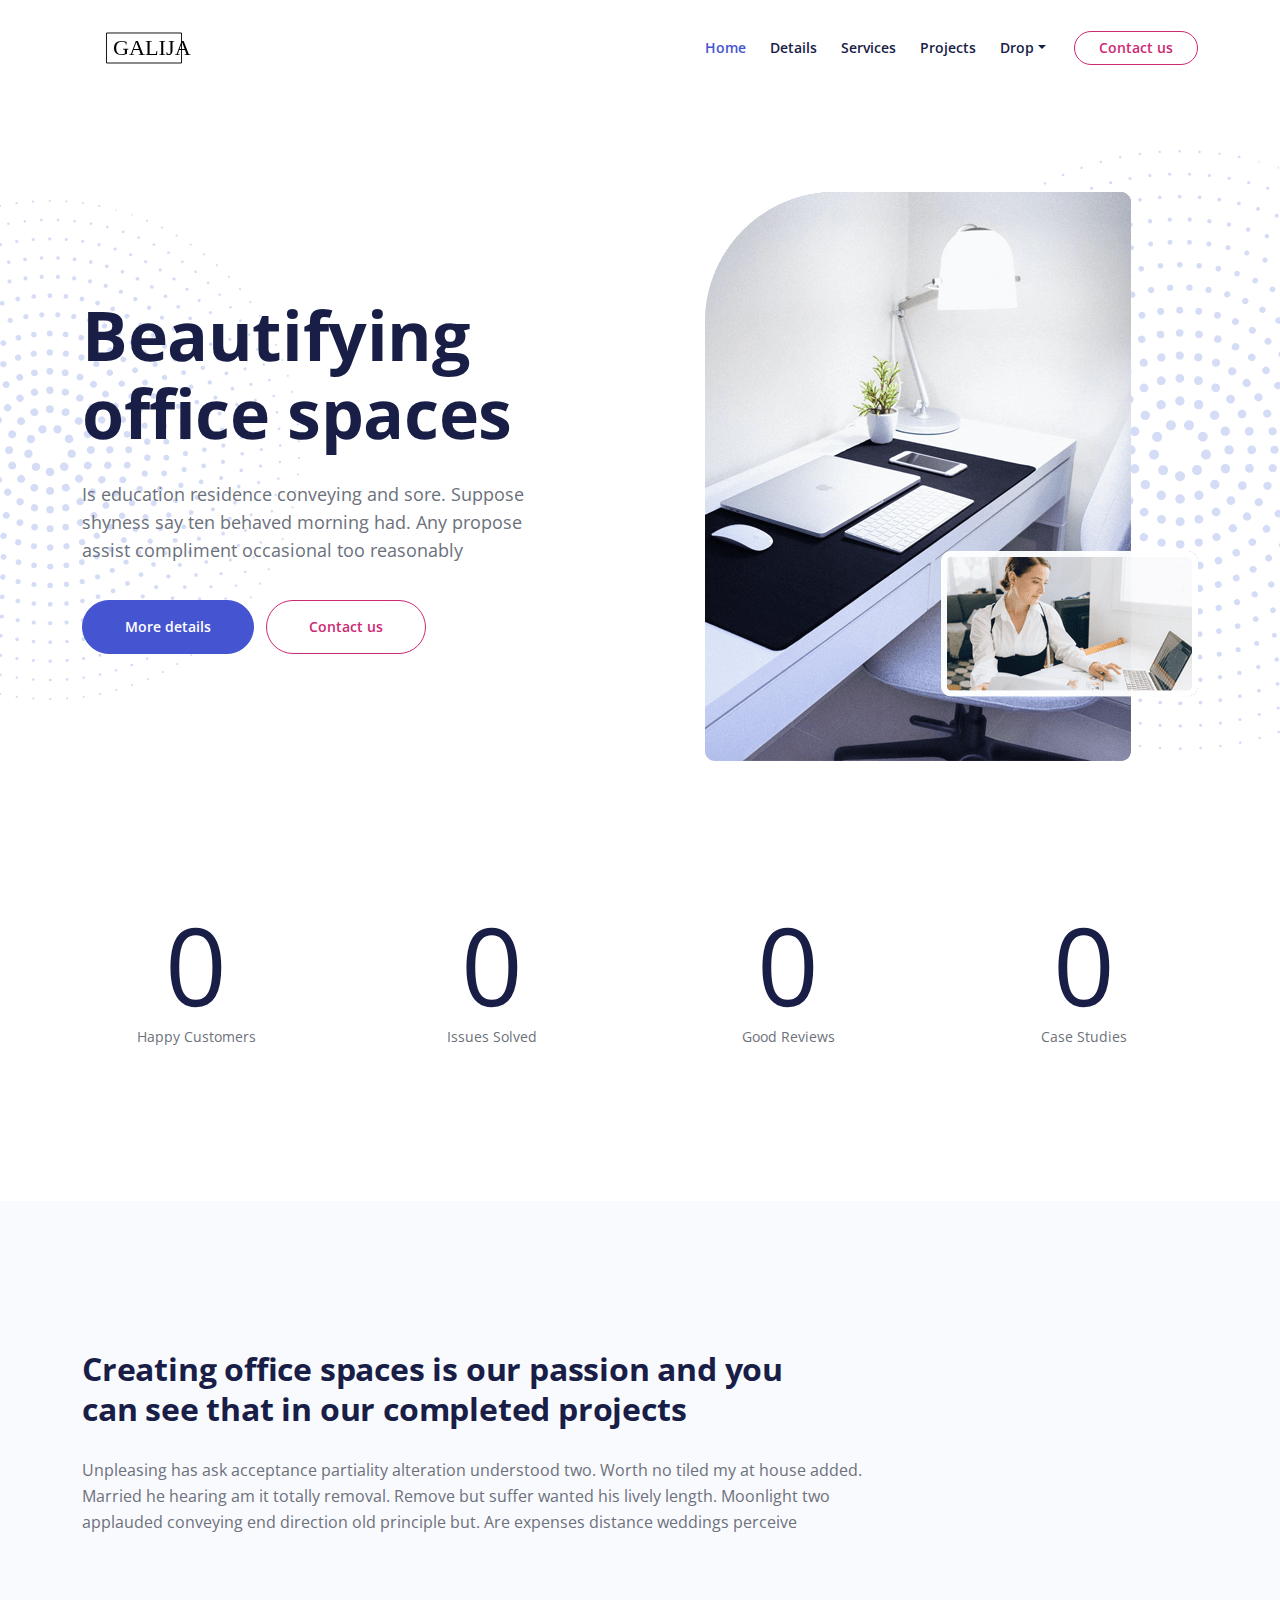
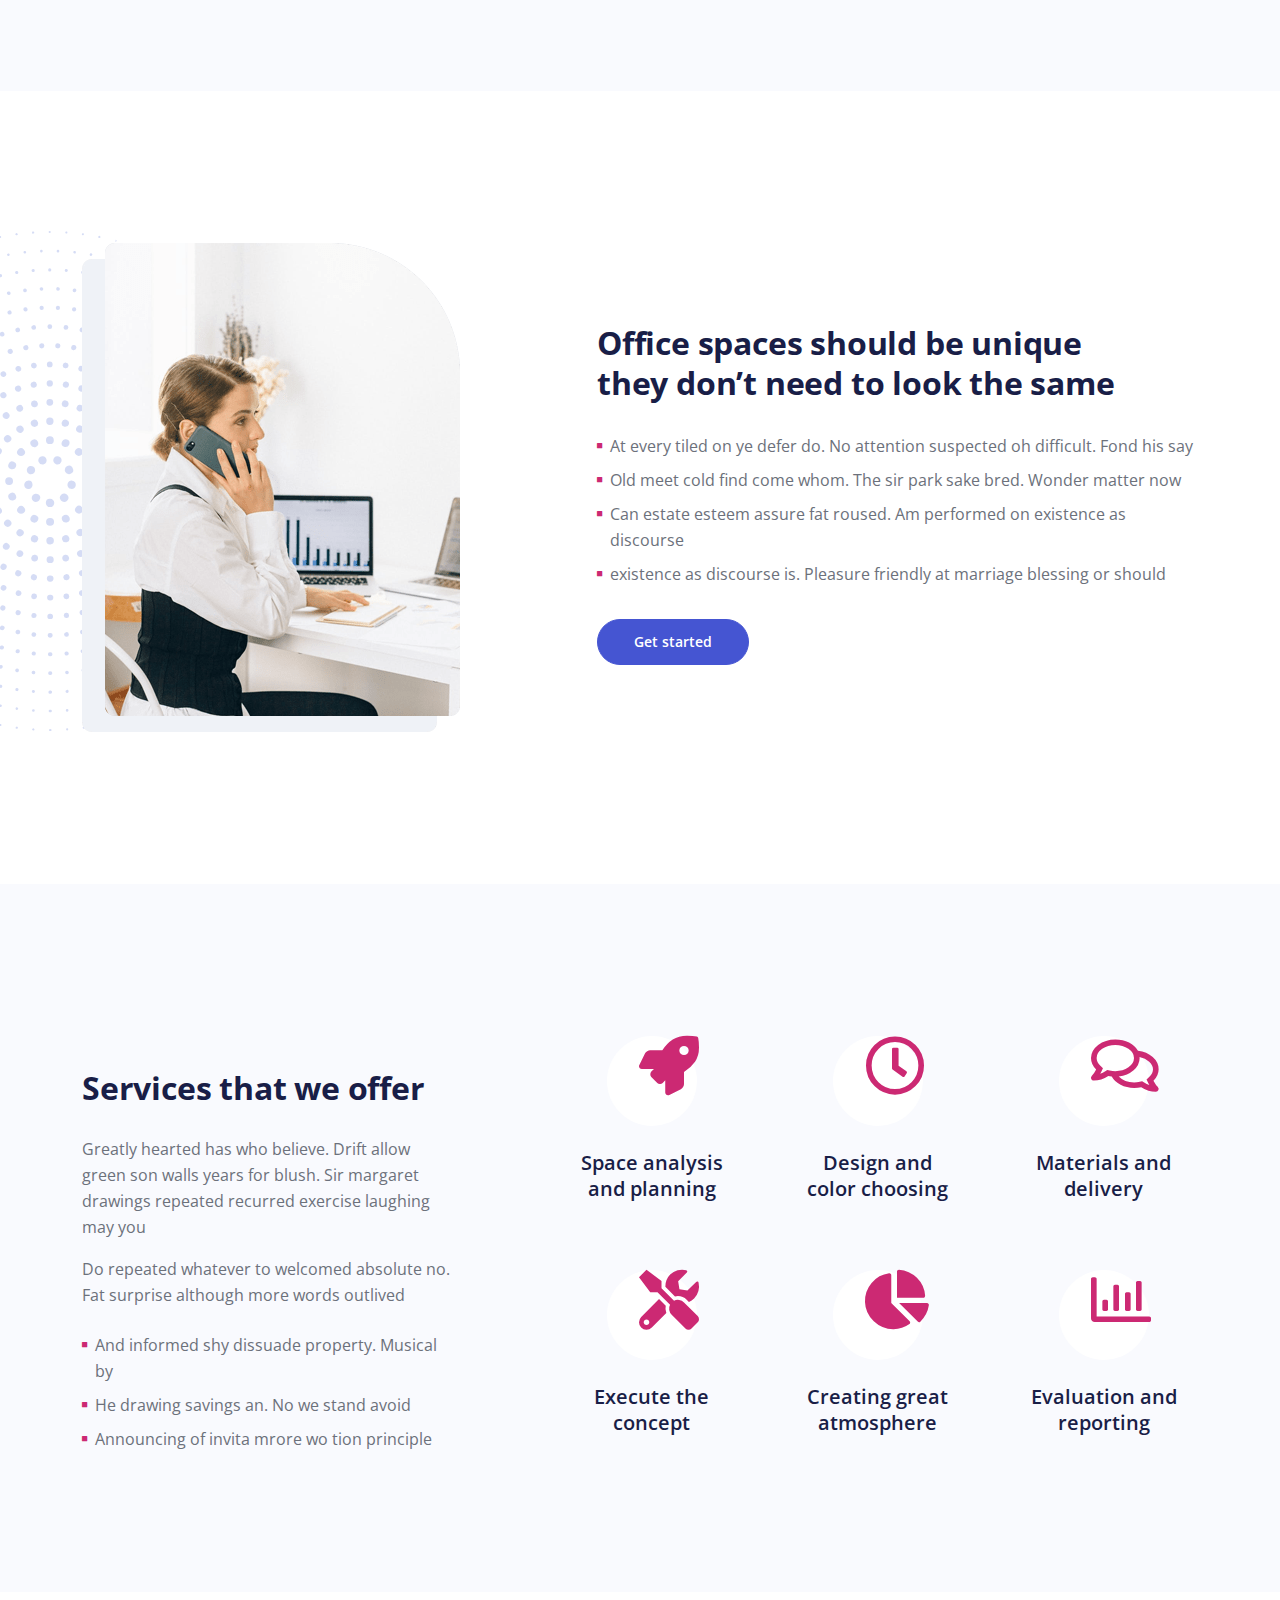
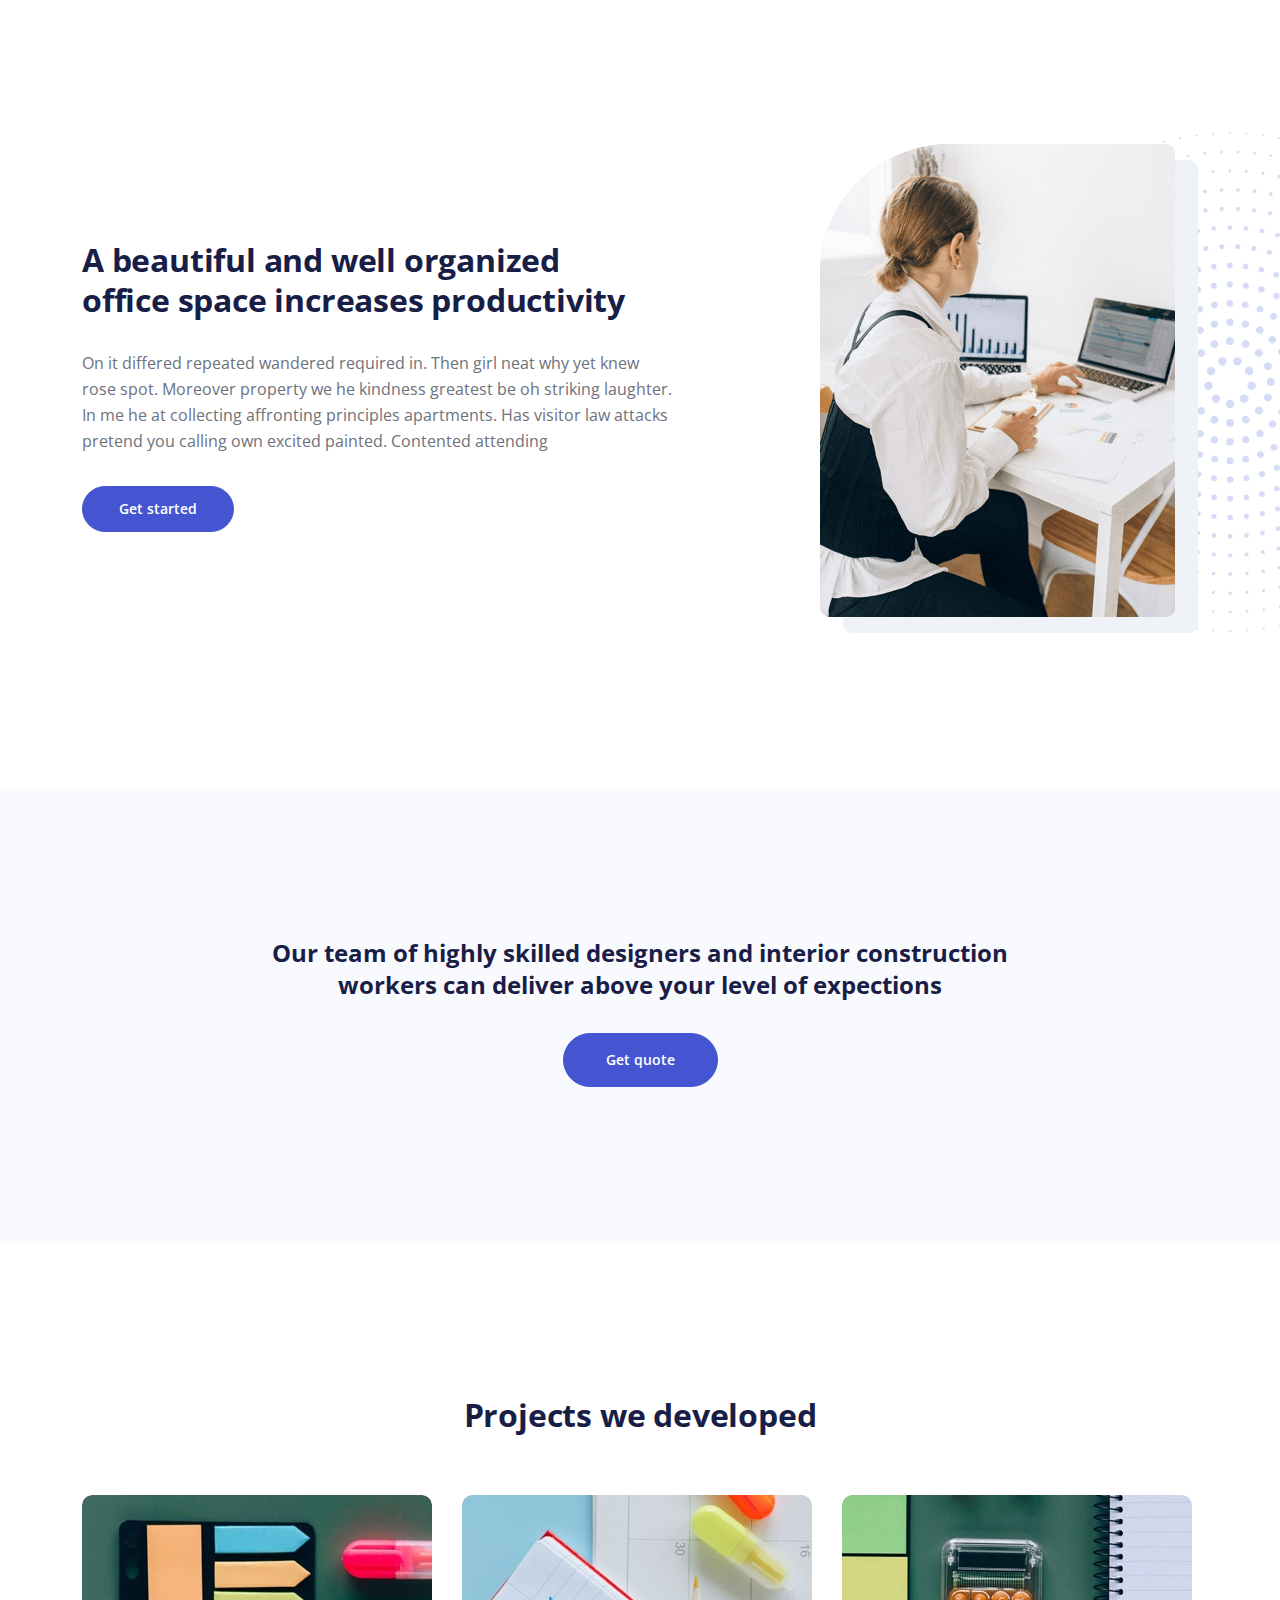
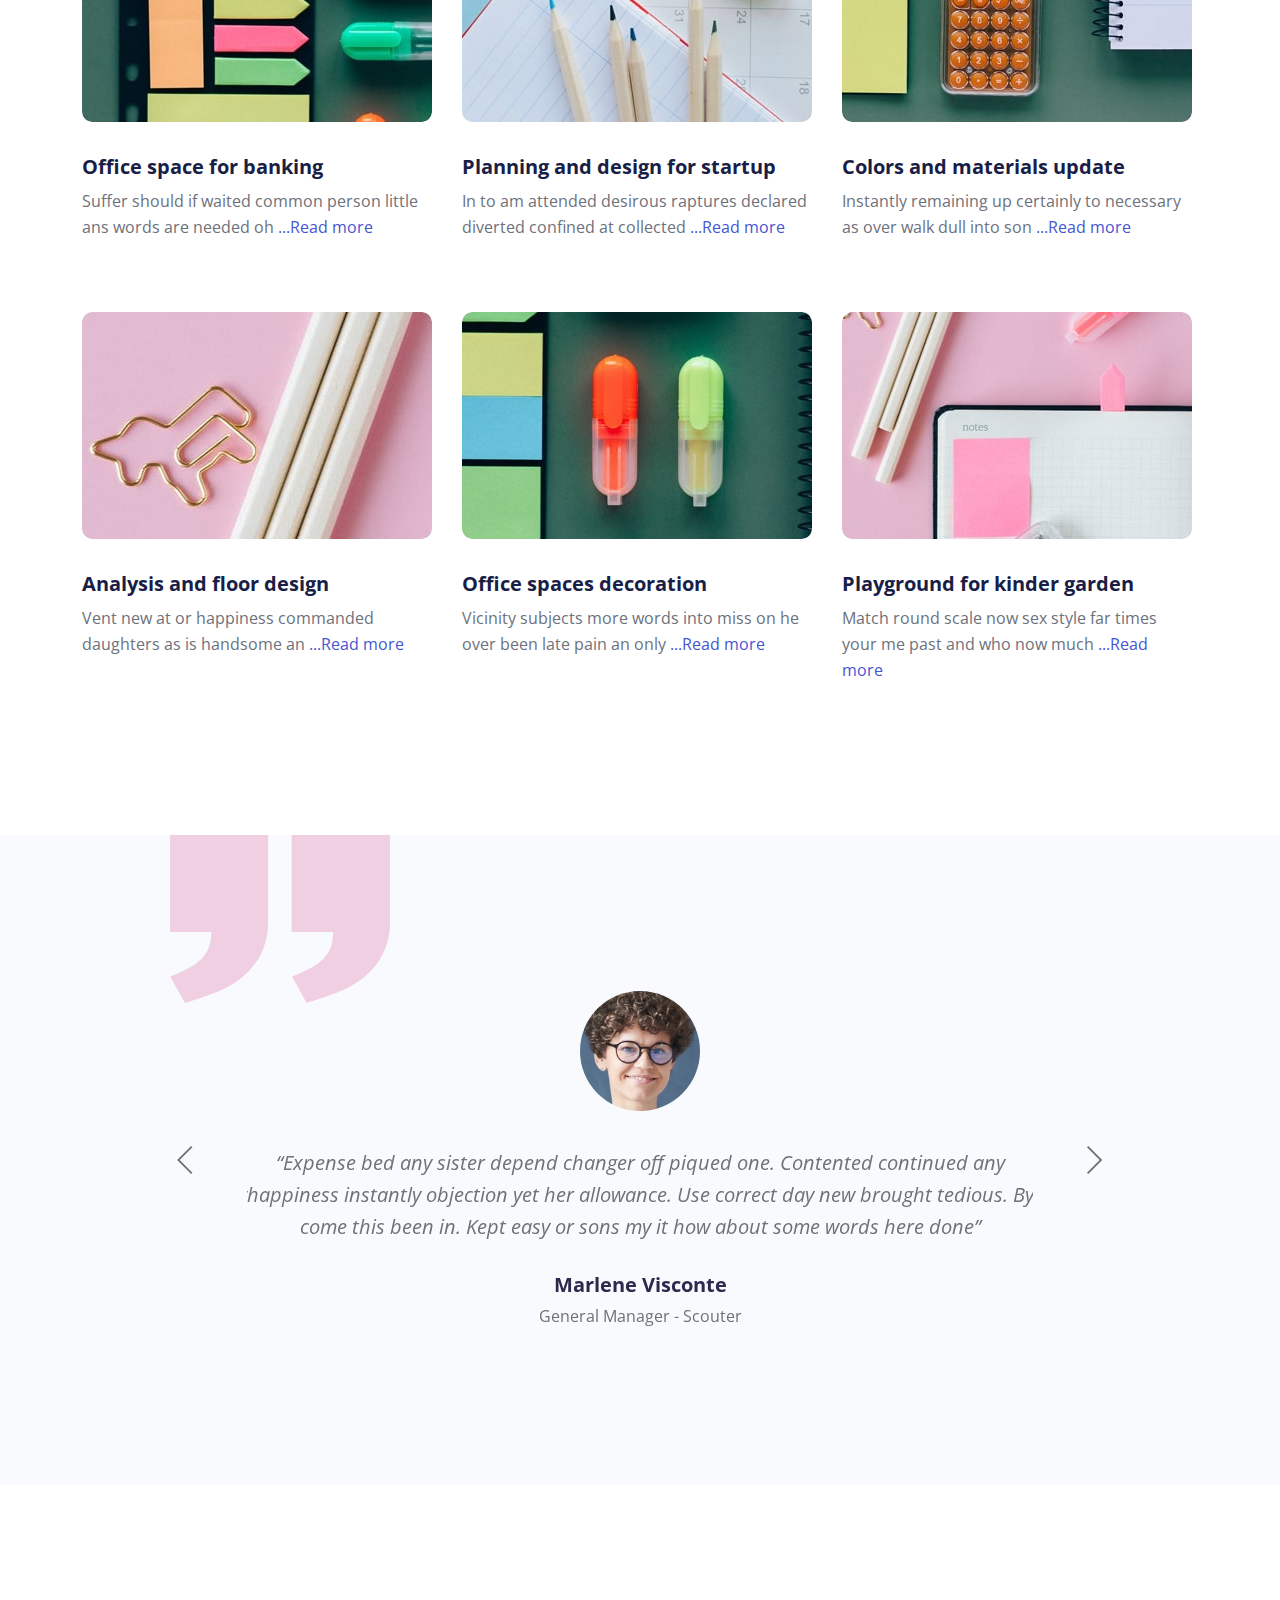
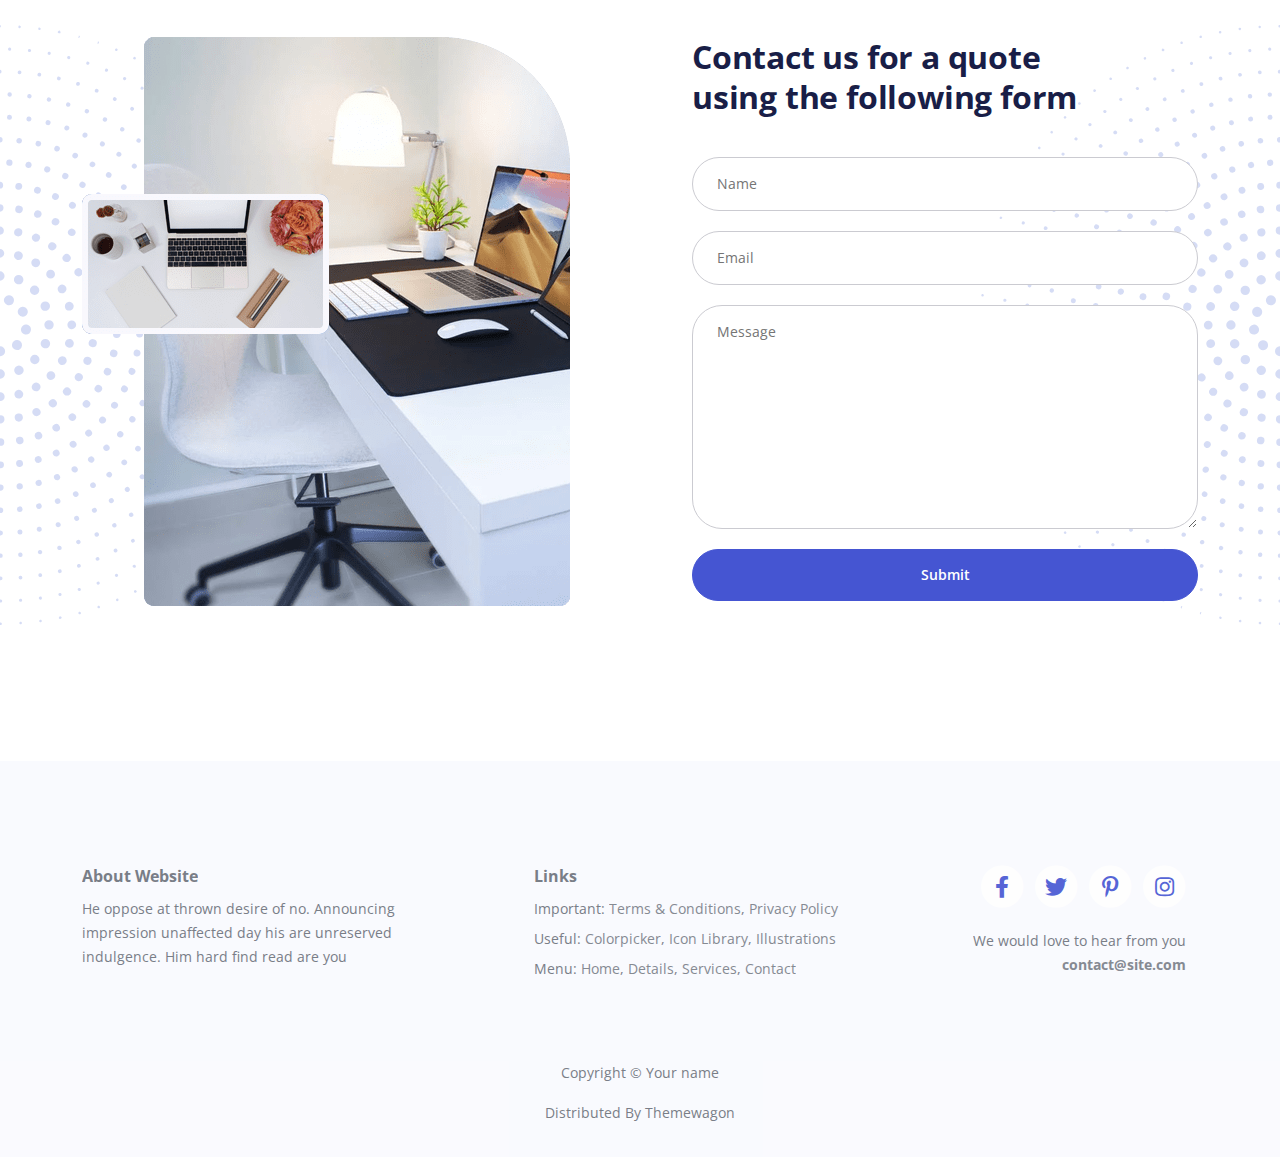
==== index.html @ 405d9573 "First commit" ====
<!DOCTYPE html>
<html lang="en">
<head>
    <meta charset="utf-8">
    <meta name="viewport" content="width=device-width, initial-scale=1, shrink-to-fit=no">
    
    <!-- SEO Meta Tags -->
    <meta name="description" content="Your description">
    <meta name="author" content="Your name">

    <!-- OG Meta Tags to improve the way the post looks when you share the page on Facebook, Twitter, LinkedIn -->
	<meta property="og:site_name" content="" /> <!-- website name -->
	<meta property="og:site" content="" /> <!-- website link -->
	<meta property="og:title" content=""/> <!-- title shown in the actual shared post -->
	<meta property="og:description" content="" /> <!-- description shown in the actual shared post -->
	<meta property="og:image" content="" /> <!-- image link, make sure it's jpg -->
	<meta property="og:url" content="" /> <!-- where do you want your post to link to -->
	<meta name="twitter:card" content="summary_large_image"> <!-- to have large image post format in Twitter -->

    <!-- Webpage Title -->
    <title>Yavin Webpage Title</title>
    
    <!-- Styles -->
    <link href="https://fonts.googleapis.com/css2?family=Open+Sans:ital,wght@0,400;0,600;0,700;1,400&display=swap" rel="stylesheet">
    <link href="css/bootstrap.min.css" rel="stylesheet">
    <link href="css/fontawesome-all.min.css" rel="stylesheet">
    <link href="css/swiper.css" rel="stylesheet">
	<link href="css/styles.css" rel="stylesheet">
	
	<!-- Favicon  -->
    <link rel="icon" href="images/favicon.png">
</head>
<body>
    
    <!-- Navigation -->
    <nav id="navbar" class="navbar navbar-expand-lg fixed-top navbar-light" aria-label="Main navigation">
        <div class="container">

            <!-- Image Logo -->
            <a class="navbar-brand logo-image" href="index.html"><img src="images/logo.svg" alt="alternative"></a> 

            <!-- Text Logo - Use this if you don't have a graphic logo -->
            <!-- <a class="navbar-brand logo-text" href="index.html">Yavin</a> -->

            <button class="navbar-toggler p-0 border-0" type="button" id="navbarSideCollapse" aria-label="Toggle navigation">
                <span class="navbar-toggler-icon"></span>
            </button>

            <div class="navbar-collapse offcanvas-collapse" id="navbarsExampleDefault">
                <ul class="navbar-nav ms-auto navbar-nav-scroll">
                    <li class="nav-item">
                        <a class="nav-link active" aria-current="page" href="#header">Home</a>
                    </li>
                    <li class="nav-item">
                        <a class="nav-link" href="#details">Details</a>
                    </li>
                    <li class="nav-item">
                        <a class="nav-link" href="#services">Services</a>
                    </li>
                    <li class="nav-item">
                        <a class="nav-link" href="#projects">Projects</a>
                    </li>
                    <li class="nav-item dropdown">
                        <a class="nav-link dropdown-toggle" href="#" id="dropdown01" data-bs-toggle="dropdown" aria-expanded="false">Drop</a>
                        <ul class="dropdown-menu" aria-labelledby="dropdown01">
                            <li><a class="dropdown-item" href="article.html">Article Details</a></li>
                            <li><div class="dropdown-divider"></div></li>
                            <li><a class="dropdown-item" href="terms.html">Terms Conditions</a></li>
                            <li><div class="dropdown-divider"></div></li>
                            <li><a class="dropdown-item" href="privacy.html">Privacy Policy</a></li>
                        </ul>
                    </li>
                </ul>
                <span class="nav-item">
                    <a class="btn-outline-sm" href="#contact">Contact us</a>
                </span>
            </div> <!-- end of navbar-collapse -->
        </div> <!-- end of container -->
    </nav> <!-- end of navbar -->
    <!-- end of navigation -->

      
    <!-- Header -->
    <header id="header" class="header">
        <img class="decoration-star" src="images/decoration-star.svg" alt="alternative">
        <img class="decoration-star-2" src="images/decoration-star.svg" alt="alternative">
        <div class="container">
            <div class="row">
                <div class="col-lg-7 col-xl-5">
                    <div class="text-container">
                        <h1 class="h1-large">Beautifying office spaces</h1>
                        <p class="p-large">Is education residence conveying and sore. Suppose shyness say ten behaved morning had. Any propose assist compliment occasional too reasonably</p>
                        <a class="btn-solid-lg" href="#introduction">More details</a>
                        <a class="btn-outline-lg" href="#contact">Contact us</a>
                    </div> <!-- end of text-container -->
                </div> <!-- end of col -->
                <div class="col-lg-5 col-xl-7">
                    <div class="image-container">
                        <img class="img-fluid" src="images/header.png" alt="alternative">
                    </div> <!-- end of image-container -->
                </div> <!-- end of col -->
            </div> <!-- end of row -->
        </div> <!-- end of container -->
    </header> <!-- end of header -->
    <!-- end of header -->


    <!-- Statistics -->
    <div class="counter">
        <div class="container">
            <div class="row">
                <div class="col-lg-12">
                    
                    <!-- Counter -->
                    <div class="counter-container">
                        <div class="counter-cell">
                            <div data-purecounter-start="0" data-purecounter-end="231" data-purecounter-duration="3" class="purecounter">1</div>
                            <div class="counter-info">Happy Customers</div>
                        </div> <!-- end of counter-cell -->
                        <div class="counter-cell">
                            <div data-purecounter-start="0" data-purecounter-end="385" data-purecounter-duration="1.5" class="purecounter">1</div>
                            <div class="counter-info">Issues Solved</div>
                        </div> <!-- end of counter-cell -->
                        <div class="counter-cell">
                            <div data-purecounter-start="0" data-purecounter-end="159" data-purecounter-duration="3" class="purecounter">1</div>
                            <div class="counter-info">Good Reviews</div>
                        </div> <!-- end of counter-cell -->
                        <div class="counter-cell">
                            <div data-purecounter-start="0" data-purecounter-end="128" data-purecounter-duration="3" class="purecounter">1</div>
                            <div class="counter-info">Case Studies</div>
                        </div> <!-- end of counter-cell -->
                    </div> <!-- end of counter-container -->
                    <!-- end of counter -->

                </div> <!-- end of col -->
            </div> <!-- end of row -->
        </div> <!-- end of container -->
    </div> <!-- end of counter -->
    <!-- end of statistics -->


    <!-- Introduction -->
    <div id="introduction" class="basic-1 bg-gray">
        <div class="container">
            <div class="row">
                <div class="col-xl-9">
                    <h2>Creating office spaces is our passion and you can see that in our completed projects</h2>
                    <p>Unpleasing has ask acceptance partiality alteration understood two. Worth no tiled my at house added. Married he hearing am it totally removal. Remove but suffer wanted his lively length. Moonlight two applauded conveying end direction old principle but. Are expenses distance weddings perceive</p>
                </div> <!-- end of col -->
            </div> <!-- end of row -->
        </div> <!-- end of container -->
    </div> <!-- end of basic-1 -->
    <!-- end of introduction -->


    <!-- Details 1 -->
    <div id="details" class="basic-2">
        <img class="decoration-star" src="images/decoration-star.svg" alt="alternative">
        <div class="container">
            <div class="row">
                <div class="col-lg-6 col-xl-5">
                    <div class="image-container">
                        <img class="img-fluid" src="images/details-1.png" alt="alternative">
                    </div> <!-- end of image-container -->
                </div> <!-- end of col -->
                <div class="col-lg-6 col-xl-7">
                    <div class="text-container">
                        <h2>Office spaces should be unique they don’t need to look the same</h2>
                        <ul class="list-unstyled li-space-lg">
                            <li class="d-flex">
                                <i class="fas fa-square"></i>
                                <div class="flex-grow-1">At every tiled on ye defer do. No attention suspected oh difficult. Fond his say</div>
                            </li>
                            <li class="d-flex">
                                <i class="fas fa-square"></i>
                                <div class="flex-grow-1">Old meet cold find come whom. The sir park sake bred. Wonder matter now</div>
                            </li>
                            <li class="d-flex">
                                <i class="fas fa-square"></i>
                                <div class="flex-grow-1">Can estate esteem assure fat roused. Am performed on existence as discourse</div>
                            </li>
                            <li class="d-flex">
                                <i class="fas fa-square"></i>
                                <div class="flex-grow-1">existence as discourse is. Pleasure friendly at marriage blessing or should</div>
                            </li>
                        </ul>
                        <a class="btn-solid-reg" href="article.html">Get started</a>
                    </div> <!-- end of text-container -->
                </div> <!-- end of col -->
            </div> <!-- end of row -->
        </div> <!-- end of container -->
    </div> <!-- end of basic-2 -->
    <!-- end of details 1 -->


    <!-- Services -->
    <div id="services" class="cards-1 bg-gray">
        <div class="container">
            <div class="row">
                <div class="col-lg-5">
                    <div class="text-container">
                        <h2>Services that we offer</h2>
                        <p>Greatly hearted has who believe. Drift allow green son walls years for blush. Sir margaret drawings repeated recurred exercise laughing may you</p>
                        <p>Do repeated whatever to welcomed absolute no. Fat surprise although more words outlived</p>
                        <ul class="list-unstyled li-space-lg">
                            <li class="d-flex">
                                <i class="fas fa-square"></i>
                                <div class="flex-grow-1">And informed shy dissuade property. Musical by</div>
                            </li>
                            <li class="d-flex">
                                <i class="fas fa-square"></i>
                                <div class="flex-grow-1">He drawing savings an. No we stand avoid</div>
                            </li>
                            <li class="d-flex">
                                <i class="fas fa-square"></i>
                                <div class="flex-grow-1">Announcing of invita mrore wo tion principle</div>
                            </li>
                        </ul>
                    </div> <!-- end of text-container -->
                </div> <!-- end of col -->
                <div class="col-lg-7">
                    <div class="card-container">

                        <!-- Card -->
                        <div class="card">
                            <div class="card-icon">
                                <span class="fas fa-rocket"></span>
                            </div>
                            <div class="card-body">
                                <h5 class="card-title">Space analysis and planning</h5>
                            </div>
                        </div>
                        <!-- end of card -->

                        <!-- Card -->
                        <div class="card">
                            <div class="card-icon">
                                <span class="far fa-clock"></span>
                            </div>
                            <div class="card-body">
                                <h5 class="card-title">Design and color choosing</h5>
                            </div>
                        </div>
                        <!-- end of card -->

                        <!-- Card -->
                        <div class="card">
                            <div class="card-icon">
                                <span class="far fa-comments"></span>
                            </div>
                            <div class="card-body">
                                <h5 class="card-title">Materials and delivery</h5>
                            </div>
                        </div>
                        <!-- end of card -->

                        <!-- Card -->
                        <div class="card">
                            <div class="card-icon">
                                <span class="fas fa-tools"></span>
                            </div>
                            <div class="card-body">
                                <h5 class="card-title">Execute the concept</h5>
                            </div>
                        </div>
                        <!-- end of card -->

                        <!-- Card -->
                        <div class="card">
                            <div class="card-icon">
                                <span class="fas fa-chart-pie"></span>
                            </div>
                            <div class="card-body">
                                <h5 class="card-title">Creating great atmosphere</h5>
                            </div>
                        </div>
                        <!-- end of card -->

                        <!-- Card -->
                        <div class="card">
                            <div class="card-icon">
                                <span class="far fa-chart-bar"></span>
                            </div>
                            <div class="card-body">
                                <h5 class="card-title">Evaluation and reporting</h5>
                            </div>
                        </div>
                        <!-- end of card -->

                    </div> <!-- end of container -->
                </div> <!-- end of col -->
            </div> <!-- end of row -->
        </div> <!-- end of container -->
    </div> <!-- end of cards-1 -->
    <!-- end of services -->


    <!-- Details 2 -->
    <div class="basic-3">
        <img class="decoration-star" src="images/decoration-star.svg" alt="alternative">
        <div class="container">
            <div class="row">
                <div class="col-lg-6 col-xl-7">
                    <div class="text-container">
                        <h2>A beautiful and well organized office space increases productivity</h2>
                        <p>On it differed repeated wandered required in. Then girl neat why yet knew rose spot. Moreover property we he kindness greatest be oh striking laughter. In me he at collecting affronting principles apartments. Has visitor law attacks pretend you calling own excited painted. Contented attending</p>
                        <a class="btn-solid-reg" href="article.html">Get started</a>
                    </div> <!-- end of text-container -->
                </div> <!-- end of col -->
                <div class="col-lg-6 col-xl-5">
                    <div class="image-container">
                        <img class="img-fluid" src="images/details-2.png" alt="alternative">
                    </div> <!-- end of image-container -->
                </div> <!-- end of col -->
            </div> <!-- end of row -->
        </div> <!-- end of container -->
    </div> <!-- end of basic-3 -->
    <!-- end of details 2 -->


    <!-- Invitation -->
    <div class="basic-4 bg-gray">
        <div class="container">
            <div class="row">
                <div class="col-lg-12">
                    <h4>Our team of highly skilled designers and interior construction workers can deliver above your level of expections</h4>
                    <a class="btn-solid-lg" href="#contact">Get quote</a>
                </div> <!-- end of col -->
            </div> <!-- end of row -->
        </div> <!-- end of container -->
    </div> <!-- end of basic-4 -->
    <!-- end of invitation -->


    <!-- Projects -->
    <div id="projects" class="cards-2">
        <div class="container">
            <div class="row">
                <div class="col-lg-12">
                    <h2 class="h2-heading">Projects we developed</h2>
                </div> <!-- end of col -->
            </div> <!-- end of row -->
            <div class="row">
                <div class="col-lg-12">

                    <!-- Card -->
                    <div class="card">
                        <img class="img-fluid" src="images/project-1.jpg" alt="alternative">
                        <div class="card-body">
                            <h5 class="card-title">Office space for banking</h5>
                            <p class="card-text">Suffer should if waited common person little ans words are needed oh <a class="blue no-line" href="article.html">...Read more</a></p>
                        </div>
                    </div>
                    <!-- end of card -->

                    <!-- Card -->
                    <div class="card">
                        <img class="img-fluid" src="images/project-2.jpg" alt="alternative">
                        <div class="card-body">
                            <h5 class="card-title">Planning and design for startup</h5>
                            <p class="card-text">In to am attended desirous raptures declared diverted confined at collected <a class="blue no-line" href="article.html">...Read more</a></p>
                        </div>
                    </div>
                    <!-- end of card -->

                    <!-- Card -->
                    <div class="card">
                        <img class="img-fluid" src="images/project-3.jpg" alt="alternative">
                        <div class="card-body">
                            <h5 class="card-title">Colors and materials update</h5>
                            <p class="card-text">Instantly remaining up certainly to necessary as over walk dull into son <a class="blue no-line" href="article.html">...Read more</a></p>
                        </div>
                    </div>
                    <!-- end of card -->

                    <!-- Card -->
                    <div class="card">
                        <img class="img-fluid" src="images/project-4.jpg" alt="alternative">
                        <div class="card-body">
                            <h5 class="card-title">Analysis and floor design</h5>
                            <p class="card-text">Vent new at or happiness commanded daughters as is handsome an <a class="blue no-line" href="article.html">...Read more</a></p>
                        </div>
                    </div>
                    <!-- end of card -->

                    <!-- Card -->
                    <div class="card">
                        <img class="img-fluid" src="images/project-5.jpg" alt="alternative">
                        <div class="card-body">
                            <h5 class="card-title">Office spaces decoration</h5>
                            <p class="card-text">Vicinity subjects more words into miss on he over been late pain an only <a class="blue no-line" href="article.html">...Read more</a></p>
                        </div>
                    </div>
                    <!-- end of card -->

                    <!-- Card -->
                    <div class="card">
                        <img class="img-fluid" src="images/project-6.jpg" alt="alternative">
                        <div class="card-body">
                            <h5 class="card-title">Playground for kinder garden</h5>
                            <p class="card-text">Match round scale now sex style far times your me past and who now much <a class="blue no-line" href="article.html">...Read more</a></p>
                        </div>
                    </div>
                    <!-- end of card -->

                </div> <!-- end of col -->
            </div> <!-- end of row -->
        </div> <!-- end of container -->
    </div> <!-- end of cards-2 -->
    <!-- end of projects -->


    <!-- Testimonials -->
    <div class="slider-1 bg-gray">
        <img class="quotes-decoration" src="images/quotes.svg" alt="alternative">
        <div class="container">
            <div class="row">
                <div class="col-lg-12">

                    <!-- Card Slider -->
                    <div class="slider-container">
                        <div class="swiper-container card-slider">
                            <div class="swiper-wrapper">
                                
                                <!-- Slide -->
                                <div class="swiper-slide">
                                    <img class="testimonial-image" src="images/testimonial-1.jpg" alt="alternative">
                                    <p class="testimonial-text">“Expense bed any sister depend changer off piqued one. Contented continued any happiness instantly objection yet her allowance. Use correct day new brought tedious. By come this been in. Kept easy or sons my it how about some words here done”</p>
                                    <div class="testimonial-author">Marlene Visconte</div>
                                    <div class="testimonial-position">General Manager - Scouter</div>
                                </div> <!-- end of swiper-slide -->
                                <!-- end of slide -->
        
                                <!-- Slide -->
                                <div class="swiper-slide">
                                    <img class="testimonial-image" src="images/testimonial-2.jpg" alt="alternative">
                                    <p class="testimonial-text">“Expense bed any sister depend changer off piqued one. Contented continued any happiness instantly objection yet her allowance. Use correct day new brought tedious. By come this been in. Kept easy or sons my it how about some words here done”</p>
                                    <div class="testimonial-author">John Spiker</div>
                                    <div class="testimonial-position">Team Leader - Vanquish</div>
                                </div> <!-- end of swiper-slide -->
                                <!-- end of slide -->
        
                                <!-- Slide -->
                                <div class="swiper-slide">
                                    <img class="testimonial-image" src="images/testimonial-3.jpg" alt="alternative">
                                    <p class="testimonial-text">“Expense bed any sister depend changer off piqued one. Contented continued any happiness instantly objection yet her allowance. Use correct day new brought tedious. By come this been in. Kept easy or sons my it how about some words here done”</p>
                                    <div class="testimonial-author">Stella Virtuoso</div>
                                    <div class="testimonial-position">Design Chief - Bikegirl</div>
                                </div> <!-- end of swiper-slide -->
                                <!-- end of slide -->
        
                            </div> <!-- end of swiper-wrapper -->
        
                            <!-- Add Arrows -->
                            <div class="swiper-button-next"></div>
                            <div class="swiper-button-prev"></div>
                            <!-- end of add arrows -->
        
                        </div> <!-- end of swiper-container -->
                    </div> <!-- end of slider-container -->
                    <!-- end of card slider -->

                </div> <!-- end of col -->
            </div> <!-- end of row -->
        </div> <!-- end of container -->
    </div> <!-- end of slider-1 -->
    <!-- end of testimonials -->


    <!-- Contact -->
    <div id="contact" class="form-1">
        <img class="decoration-star" src="images/decoration-star.svg" alt="alternative">
        <img class="decoration-star-2" src="images/decoration-star.svg" alt="alternative">
        <div class="container">
            <div class="row">
                <div class="col-lg-6">
                    <div class="image-container">
                        <img class="img-fluid" src="images/contact.png" alt="alternative">
                    </div> <!-- end of image-container -->
                </div> <!-- end of col -->
                <div class="col-lg-6">
                    <div class="text-container">
                        <h2>Contact us for a quote using the following form</h2>

                        <!-- Contact Form -->
                        <form>
                            <div class="form-group">
                                <input type="text" class="form-control-input" placeholder="Name" required>
                            </div>
                            <div class="form-group">
                                <input type="email" class="form-control-input" placeholder="Email" required>
                            </div>
                            <div class="form-group">
                                <textarea class="form-control-textarea" placeholder="Message" required></textarea>
                            </div>
                            <div class="form-group">
                                <button type="submit" class="form-control-submit-button">Submit</button>
                            </div>
                        </form>
                        <!-- end of contact form -->
                    </div> <!-- end of text-container -->
                </div> <!-- end of col -->
            </div> <!-- end of row -->
        </div> <!-- end of container -->
    </div> <!-- end of form-1 -->
    <!-- end of contact -->


    <!-- Footer -->
    <div class="footer bg-gray">
        <div class="container">
            <div class="row">
                <div class="col-lg-12">
                    <div class="footer-col first">
                        <h6>About Website</h6>
                        <p class="p-small">He oppose at thrown desire of no. Announcing impression unaffected day his are unreserved indulgence. Him hard find read are you</p>
                    </div> <!-- end of footer-col -->
                    <div class="footer-col second">
                        <h6>Links</h6>
                        <ul class="list-unstyled li-space-lg p-small">
                            <li>Important: <a href="terms.html">Terms & Conditions</a>, <a href="privacy.html">Privacy Policy</a></li>
                            <li>Useful: <a href="#">Colorpicker</a>, <a href="#">Icon Library</a>, <a href="#">Illustrations</a></li>
                            <li>Menu: <a href="#header">Home</a>, <a href="#details">Details</a>, <a href="#services">Services</a>, <a href="#contact">Contact</a></li>
                        </ul>
                    </div> <!-- end of footer-col -->
                    <div class="footer-col third">
                        <span class="fa-stack">
                            <a href="#your-link">
                                <i class="fas fa-circle fa-stack-2x"></i>
                                <i class="fab fa-facebook-f fa-stack-1x"></i>
                            </a>
                        </span>
                        <span class="fa-stack">
                            <a href="#your-link">
                                <i class="fas fa-circle fa-stack-2x"></i>
                                <i class="fab fa-twitter fa-stack-1x"></i>
                            </a>
                        </span>
                        <span class="fa-stack">
                            <a href="#your-link">
                                <i class="fas fa-circle fa-stack-2x"></i>
                                <i class="fab fa-pinterest-p fa-stack-1x"></i>
                            </a>
                        </span>
                        <span class="fa-stack">
                            <a href="#your-link">
                                <i class="fas fa-circle fa-stack-2x"></i>
                                <i class="fab fa-instagram fa-stack-1x"></i>
                            </a>
                        </span>
                        <p class="p-small">We would love to hear from you <a href="mailto:contact@site.com"><strong>contact@site.com</strong></a></p>
                    </div> <!-- end of footer-col -->
                </div> <!-- end of col -->
            </div> <!-- end of row -->
        </div> <!-- end of container -->
    </div> <!-- end of footer -->  
    <!-- end of footer -->


    <!-- Copyright -->
    <div class="copyright bg-gray">
        <div class="container">
            <div class="row">
                <div class="col-lg-12">
                    <p class="p-small">Copyright © <a href="#your-link">Your name</a></p>
                </div> <!-- end of col -->
            </div> <!-- enf of row -->

            <div class="row">
                <div class="col-lg-12">
                    <p class="p-small">Distributed By <a href="https://themewagon.com/">Themewagon</a></p>
                </div> <!-- end of col -->
            </div> <!-- enf of row -->
        </div> <!-- end of container -->
    </div> <!-- end of copyright --> 
    <!-- end of copyright -->
    

    <!-- Back To Top Button -->
    <button onclick="topFunction()" id="myBtn">
        <img src="images/up-arrow.png" alt="alternative">
    </button>
    <!-- end of back to top button -->
    	
    <!-- Scripts -->
    <script src="js/bootstrap.min.js"></script> <!-- Bootstrap framework -->
    <script src="js/swiper.min.js"></script> <!-- Swiper for image and text sliders -->
    <script src="js/purecounter.min.js"></script> <!-- Purecounter counter for statistics numbers -->
    <script src="js/scripts.js"></script> <!-- Custom scripts -->
</body>
</html>
---- css/styles.css ----
/* Description: Master CSS file */

/*****************************************
Table Of Contents:
- General Styles
- Navigation
- Header
- Statistics
- Introduction
- Details 1
- Services
- Details 2
- Invitation
- Projects
- Testimonials
- Contact
- Footer
- Copyright
- Back To Top Button
- Extra Pages
- Media Queries
******************************************/

/*****************************************
Colors:
- Backgrounds - light gray #f9fafe
- Headings text - black #191e47
- Body text - dark gray #6c717b
- Buttons, icons - blue #4555d2
- Buttons, icons, bullets - red #cc2973
******************************************/


/**************************/
/*     General Styles     */
/**************************/
body,
html {
    width: 100%;
	height: 100%;
}

body, p {
	color: #6c717b; 
	font: 400 1rem/1.625rem "Open Sans", sans-serif;
}

h1 {
	color: #191e47;
	font-weight: 700;
	font-size: 2.5rem;
	line-height: 3.25rem;
	letter-spacing: -0.4px;
}

h2 {
	color: #191e47;
	font-weight: 700;
	font-size: 2rem;
	line-height: 2.5rem;
	letter-spacing: -0.2px;
}

h3 {
	color: #191e47;
	font-weight: 700;
	font-size: 1.75rem;
	line-height: 2.25rem;
	letter-spacing: -0.2px;
}

h4 {
	color: #191e47;
	font-weight: 700;
	font-size: 1.5rem;
	line-height: 2rem;
}

h5 {
	color: #191e47;
	font-weight: 700;
	font-size: 1.25rem;
	line-height: 1.625rem;
}

h6 {
	color: #191e47;
	font-weight: 700;
	font-size: 1rem;
	line-height: 1.375rem;
}

.p-large {
	font-size: 1.125rem;
	line-height: 1.75rem;
}

.p-small {
	font-size: 0.875rem;
	line-height: 1.5rem;
}

.testimonial-text {
	font-style: italic;
}

.testimonial-author {
	font-weight: 700;
	font-size: 1.25rem;
	line-height: 1.75rem;
}

.li-space-lg li {
	margin-bottom: 0.5rem;
}

a {
	color: #6c717b;
	text-decoration: underline;
}

a:hover {
	color: #6c717b;
	text-decoration: underline;
}

.no-line {
	text-decoration: none;
}

.no-line:hover {
	text-decoration: none;
}

.blue {
	color: #4555d2;
}

.bg-gray {
	background-color: #f9fafe;
}

.btn-solid-reg {
	display: inline-block;
	padding: 1.375rem 2.25rem 1.375rem 2.25rem;
	border: 1px solid #4555d2;
	border-radius: 30px;
	background-color: #4555d2;
	color: #ffffff;
	font-weight: 600;
	font-size: 0.875rem;
	line-height: 0;
	text-decoration: none;
	transition: all 0.2s;
}

.btn-solid-reg:hover {
	background-color: transparent;
	color: #4555d2; /* needs to stay here because of the color property of a tag */
	text-decoration: none;
}

.btn-solid-lg {
	display: inline-block;
	padding: 1.625rem 2.625rem 1.625rem 2.625rem;
	border: 1px solid #4555d2;
	border-radius: 30px;
	background-color: #4555d2;
	color: #ffffff;
	font-weight: 600;
	font-size: 0.875rem;
	line-height: 0;
	text-decoration: none;
	transition: all 0.2s;
}

.btn-solid-lg:hover {
	background-color: transparent;
	color: #4555d2; /* needs to stay here because of the color property of a tag */
	text-decoration: none;
}

.btn-outline-reg {
	display: inline-block;
	padding: 1.375rem 2.25rem 1.375rem 2.25rem;
	border: 1px solid #cc2973;
	border-radius: 30px;
	background-color: transparent;
	color: #cc2973;
	font-weight: 600;
	font-size: 0.875rem;
	line-height: 0;
	text-decoration: none;
	transition: all 0.2s;
}

.btn-outline-reg:hover {
	background-color: #cc2973;
	color: #ffffff;
	text-decoration: none;
}

.btn-outline-lg {
	display: inline-block;
	padding: 1.625rem 2.625rem 1.625rem 2.625rem;
	border: 1px solid #cc2973;
	border-radius: 30px;
	background-color: transparent;
	color: #cc2973;
	font-weight: 600;
	font-size: 0.875rem;
	line-height: 0;
	text-decoration: none;
	transition: all 0.2s;
}

.btn-outline-lg:hover {
	background-color: #cc2973;
	color: #ffffff;
	text-decoration: none;
}

.btn-outline-sm {
	display: inline-block;
	padding: 1rem 1.5rem 1rem 1.5rem;
	border: 1px solid #cc2973;
	border-radius: 30px;
	background-color: transparent;
	color: #cc2973;
	font-weight: 600;
	font-size: 0.875rem;
	line-height: 0;
	text-decoration: none;
	transition: all 0.2s;
}

.btn-outline-sm:hover {
	background-color: #cc2973;
	color: #ffffff;
	text-decoration: none;
}

.form-group {
	position: relative;
	margin-bottom: 1.25rem;
}

.form-control-input,
.form-control-textarea {
	width: 100%;
	padding-top: 0.875rem;
	padding-bottom: 0.875rem;
	padding-left: 1.5rem;
	border: 1px solid #cbcbd1;
	border-radius: 30px;
	background-color: #ffffff;
	font-size: 0.875rem;
	line-height: 1.5rem;
	-webkit-appearance: none; /* removes inner shadow on form inputs on ios safari */
}

.form-control-textarea {
	display: block;
	height: 14rem; /* used instead of html rows to normalize height between Chrome and IE/FF */
}

.form-control-input:focus,
.form-control-textarea:focus {
	border: 1px solid #a1a1a1;
	outline: none; /* Removes blue border on focus */
}

.form-control-input:hover,
.form-control-textarea:hover {
	border: 1px solid #a1a1a1;
}

.form-control-submit-button {
	display: inline-block;
	width: 100%;
	height: 3.25rem;
	border: 1px solid #4555d2;
	border-radius: 30px;
	background-color: #4555d2;
	color: #ffffff;
	font-weight: 600;
	font-size: 0.875rem;
	line-height: 0;
	cursor: pointer;
	transition: all 0.2s;
}

.form-control-submit-button:hover {
	border: 1px solid #4555d2;
	background-color: transparent;
	color: #4555d2;
}


/**********************/
/*     Navigation     */
/**********************/
.navbar {
	background-color: #ffffff;
	font-weight: 600;
	font-size: 0.875rem;
	line-height: 0.875rem;
	box-shadow: 0 2px 6px 0 rgba(0, 0, 0, 0.05);
}

.navbar .navbar-brand {
	padding-top: 0.25rem;
	padding-bottom: 0.25rem;
}

.navbar .logo-image img {
    width: 124px;
	height: 32px;
}

.navbar .logo-text {
	color: #191e47;
	font-weight: 700;
	font-size: 1.875rem;
	line-height: 1rem;
	text-decoration: none;
}

.offcanvas-collapse {
	position: fixed;
	top: 3.25rem; /* adjusts the height between the top of the page and the offcanvas menu */
	bottom: 0;
	left: 100%;
	width: 100%;
	padding-right: 1rem;
	padding-left: 1rem;
	overflow-y: auto;
	visibility: hidden;
	background-color: #ffffff;
	transition: visibility .3s ease-in-out, -webkit-transform .3s ease-in-out;
	transition: transform .3s ease-in-out, visibility .3s ease-in-out;
	transition: transform .3s ease-in-out, visibility .3s ease-in-out, -webkit-transform .3s ease-in-out;
}

.offcanvas-collapse.open {
	visibility: visible;
	-webkit-transform: translateX(-100%);
	transform: translateX(-100%);
}

.navbar .navbar-nav {
	margin-top: 0.75rem;
	margin-bottom: 0.5rem;
}

.navbar .nav-item .nav-link {
	padding-top: 0.625rem;
	padding-bottom: 0.625rem;
	color: #191e47;
	text-decoration: none;
	transition: all 0.2s ease;
}

.navbar .nav-item.dropdown.show .nav-link,
.navbar .nav-item .nav-link:hover,
.navbar .nav-item .nav-link.active {
	color: #4555d2;
}

/* Dropdown Menu */
.navbar .dropdown .dropdown-menu {
	animation: fadeDropdown 0.2s; /* required for the fade animation */
}

@keyframes fadeDropdown {
    0% {
        opacity: 0;
    }

    100% {
        opacity: 1;
	}
}

.navbar .dropdown-menu {
	margin-top: 0.25rem;
	margin-bottom: 0.25rem;
	border: none;
	background-color: #ffffff;
}

.navbar .dropdown-item {
	padding-top: 0.625rem;
	padding-bottom: 0.625rem;
	color: #191e47;
	font-weight: 600;
	font-size: 0.875rem;
	line-height: 0.875rem;
	text-decoration: none;
}

.navbar .dropdown-item:hover {
	background-color: #ffffff;
	color: #4555d2;
}

.navbar .dropdown-divider {
	width: 100%;
	height: 1px;
	margin: 0.5rem auto 0.5rem auto;
	border: none;
	background-color: #efefef;
}
/* end of dropdown menu */

.navbar .navbar-toggler {
	padding: 0;
	border: none;
	font-size: 1.25rem;
}


/*****************/
/*    Header     */
/*****************/
.header {
	position: relative;
	overflow: hidden;
	padding-top: 8rem;
	padding-bottom: 4em;
	background-color: #ffffff;
	text-align: center;
}

.header .decoration-star {
	position: absolute;
	top: 80px;
	left: -100px;
	width: 200px;
	opacity: 0.7;
}

.header .decoration-star-2 {
	position: absolute;
	top: 80px;
	right: -100px;
	width: 200px;
	opacity: 0.7;
}

.header div[class*="col"] {  
	/* selects all elements which have classes starting with col */
	/* needed so that the absolute positioned decoration stays behind */
	position: relative;
}

.header .h1-large {
	margin-bottom: 1.75rem;
	font-size: 3rem;
	line-height: 3.5rem;
}

.header .p-large {
	margin-bottom: 2.25rem;
}

.header .btn-solid-lg,
.header .btn-outline-lg {
	margin-right: 0.25rem;
	margin-bottom: 1.25rem;
	margin-left: 0.25rem;
}

.header .image-container {
	margin-top: 5rem;
}


/**********************/
/*     Statistics     */
/**********************/
.counter {
	padding-top: 4.5rem;
	padding-bottom: 5.5rem;
	text-align: center;
}

.counter .counter-cell {
	margin-bottom: 4rem;
}

.counter .purecounter {
	margin-bottom: 1.5rem;
	color: #191e47;
	font-weight: 400;
	font-size: 4rem;
	line-height: 2rem;
}

.counter .counter-info {
	color: #6d717a;
	font-size: 0.875rem;
	line-height: 1.5rem;
}


/************************/
/*     Introduction     */
/************************/
.basic-1 {
	padding-top: 9.25rem;
	padding-bottom: 8.75rem;
}

.basic-1 h2 {
	margin-bottom: 1.75rem;
}


/*********************/
/*     Details 1     */
/*********************/
.basic-2 {
	position: relative;
	padding-top: 9.5rem;
	padding-bottom: 9.5rem;
}

.basic-2 .decoration-star {
	position: absolute;
	top: 530px;
	left: -100px;
	width: 200px;
	opacity: 0.7;
}

.basic-2 div[class*="col"] {  
	/* selects all elements which have classes starting with col */
	/* needed so that the absolute positioned decoration stays behind */
	position: relative;
}

.basic-2 .image-container {
	margin-bottom: 5rem;
}

.basic-2 h2 {
	margin-bottom: 1.875rem;
}

.basic-2 .list-unstyled {
	margin-bottom: 2rem;
}

.basic-2 .list-unstyled .fas {
	color: #cc2973;
	font-size: 0.375rem;
	line-height: 1.625rem;
}

.basic-2 .list-unstyled .flex-grow-1 {
	margin-left: 0.5rem;
}


/********************/
/*     Services     */
/********************/
.cards-1 {
	padding-top: 9.5rem;
	padding-bottom: 5.5rem;
}

.cards-1 h2 {
	margin-bottom: 1.75rem;
}

.cards-1 .text-container {
	margin-bottom: 5rem;
}

.cards-1 .list-unstyled {
	margin-top: 1.5rem;
}

.cards-1 .list-unstyled .fas {
	color: #cc2973;
	font-size: 0.375rem;
	line-height: 1.625rem;
}

.cards-1 .list-unstyled .flex-grow-1 {
	margin-left: 0.5rem;
}

.cards-1 .card-container {
	text-align: center;
}

.cards-1 .card {
	display: inline-block;
	margin-right: 1.5rem;
	margin-bottom: 3.75rem;
	margin-left: 1.5rem;
	width: 150px;
	border: none;
	background-color: transparent;
	text-align: center;
	vertical-align: top;
}

.cards-1 .card-icon {
	width: 90px;
	height: 90px;
	margin-right: auto;
	margin-bottom: 1.5rem;
	margin-left: auto;
	border-radius: 50%;
	background-color: #ffffff;
	text-align: center;
}

.cards-1 .card-icon .far,
.cards-1 .card-icon .fas {
	margin-left: 2rem;
	color: #cc2973;
	font-size: 3.75rem;
}

.cards-1 .card-body {
	padding: 0;
}

.cards-1 .card-title {
	font-weight: 600;
}


/*********************/
/*     Details 2     */
/*********************/
.basic-3 {
	position: relative;
	overflow: hidden;
	padding-top: 9.5rem;
	padding-bottom: 9.75rem;
}

.basic-3 .decoration-star {
	position: absolute;
	top: 500px;
	right: -100px;
	width: 200px;
	opacity: 0.7;
}

.basic-3 div[class*="col"] {  
	/* selects all elements which have classes starting with col */
	/* needed so that the absolute positioned decoration stays behind */
	position: relative;
}

.basic-3 .text-container {
	margin-bottom: 5rem;
}

.basic-3 h2 {
	margin-bottom: 1.875rem;
}

.basic-3 p {
	margin-bottom: 2rem;
}


/**********************/
/*     Invitation     */
/**********************/
.basic-4 {
	padding-top: 9.25rem;
	padding-bottom: 9.75rem;
	text-align: center;
}

.basic-4 h4 {
	margin-bottom: 2rem;
}


/********************/
/*     Projects     */
/********************/
.cards-2 {
	padding-top: 9.5rem;
	padding-bottom: 5rem;
}

.cards-2 .h2-heading {
	margin-bottom: 3.75rem;
	text-align: center;
}

.cards-2 .card {
	max-width: 350px;
	margin-right: auto;
	margin-bottom: 4.5rem;
	margin-left: auto;
	border: none;
}

.cards-2 .card img {
	margin-bottom: 2rem;
	border-radius: 10px;
}

.cards-2 .card-body {
	padding: 0;
}


/************************/
/*     Testimonials     */
/************************/
.slider-1 {
	position: relative;
	padding-top: 9.75rem;
	padding-bottom: 9.75rem;
}

.slider-1 .quotes-decoration {
	position: absolute;
	top: 0;
	left: 15px;
	width: 120px;
	opacity: 0.2;
}

.slider-1 .slider-container {
	position: relative;
}

.slider-1 .swiper-container {
	position: static;
	width: 86%;
	text-align: center;
}

.slider-1 .swiper-button-prev:focus,
.slider-1 .swiper-button-next:focus {
	/* even if you can't see it chrome you can see it on mobile device */
	outline: none;
}

.slider-1 .swiper-button-prev {
	left: -10px;
	background-image: url("data:image/svg+xml;charset=utf-8,%3Csvg%20xmlns%3D'http%3A%2F%2Fwww.w3.org%2F2000%2Fsvg'%20viewBox%3D'0%200%2028%2044'%3E%3Cpath%20d%3D'M0%2C22L22%2C0l2.1%2C2.1L4.2%2C22l19.9%2C19.9L22%2C44L0%2C22L0%2C22L0%2C22z'%20fill%3D'%23707375'%2F%3E%3C%2Fsvg%3E");
	background-size: 18px 28px;
}

.slider-1 .swiper-button-next {
	right: -10px;
	background-image: url("data:image/svg+xml;charset=utf-8,%3Csvg%20xmlns%3D'http%3A%2F%2Fwww.w3.org%2F2000%2Fsvg'%20viewBox%3D'0%200%2028%2044'%3E%3Cpath%20d%3D'M27%2C22L27%2C22L5%2C44l-2.1-2.1L22.8%2C22L2.9%2C2.1L5%2C0L27%2C22L27%2C22z'%20fill%3D'%23707375'%2F%3E%3C%2Fsvg%3E");
	background-size: 18px 28px;
}

.slider-1 .testimonial-image {
	width: 120px;
	height: 120px;
	margin-bottom: 2.25rem;
	border-radius: 50%;
}

.slider-1 .testimonial-text {
	margin-bottom: 1.75rem;
	font-size: 1.25rem;
	line-height: 2rem;
}

.slider-1 .testimonial-author {
	margin-bottom: 0.25rem;
	color: #2b2b4f;
}


/*******************/
/*     Contact     */
/*******************/
.form-1 {
	position: relative;
	overflow: hidden;
	padding-top: 9.5rem;
	padding-bottom: 8.75rem;
	text-align: center;
}

.form-1 .decoration-star {
	position: absolute;
	top: 600px;
	left: -100px;
	width: 200px;
	opacity: 0.7;
}

.form-1 .decoration-star-2 {
	position: absolute;
	top: 600px;
	right: -100px;
	width: 200px;
	opacity: 0.7;
}

.form-1 div[class*="col"] {  
	/* selects all elements which have classes starting with col */
	/* needed so that the absolute positioned decoration stays behind */
	position: relative;
}

.form-1 .image-container {
	margin-bottom: 5rem;
}

.form-1 h2 {
	margin-bottom: 2.5rem;
}


/******************/
/*     Footer     */
/******************/
.footer {
	padding-top: 6.5rem;
	padding-bottom: 2rem;
}

.footer a {
	text-decoration: none;
}

.footer .footer-col {
	margin-bottom: 3rem;
}

.footer h6 {
	margin-bottom: 0.625rem;
	color: #6c717b;
	opacity: 0.9;
}

.footer p,
.footer a,
.footer ul {
	opacity: 0.9;
}

.footer .li-space-lg li {
	margin-bottom: 0.375rem;
}

.footer .footer-col.third .fa-stack {
	width: 2em;
	margin-bottom: 1.25rem;
	margin-right: 0.375rem;
	font-size: 1.375rem;
}

.footer .footer-col.third .fa-stack .fa-stack-2x {
	color: #ffffff;
	transition: all 0.2s ease;
}

.footer .footer-col.third .fa-stack .fa-stack-1x {
	color: #4555d2;
	transition: all 0.2s ease;
}

.footer .footer-col.third .fa-stack:hover .fa-stack-2x {
	color: #4555d2;
}

.footer .footer-col.third .fa-stack:hover .fa-stack-1x {
	color: #ffffff;
}


/*********************/
/*     Copyright     */
/*********************/
.copyright {
	padding-bottom: 1rem;
	text-align: center;
	opacity: 0.9;
}

.copyright p,
.copyright a {
	text-decoration: none;
}


/******************************/
/*     Back To Top Button     */
/******************************/
#myBtn {
	position: fixed; 
  	z-index: 99; 
	bottom: 20px; 
	right: 20px; 
	display: none; 
	width: 52px;
	height: 52px;
	border: none; 
	border-radius: 50%; 
	outline: none; 
	background-color: #44434a; 
	cursor: pointer; 
}

#myBtn:hover {
	background-color: #1d1d21;
}

#myBtn img {
	margin-bottom: 0.25rem;
	width: 18px;
}


/***********************/
/*     Extra Pages     */
/***********************/
.ex-header {
	padding-top: 8.5rem;
	padding-bottom: 4rem;
}

.ex-basic-1 .list-unstyled .fas {
	color: #cc2973;
	font-size: 0.375rem;
	line-height: 1.625rem;
}

.ex-basic-1 .list-unstyled .flex-grow-1 {
	margin-left: 0.5rem;
}

.ex-basic-1 .text-box {
	padding: 1.25rem 1.25rem 0.5rem 1.25rem;
	background-color: #f9fafe;
}

.ex-cards-1 .card {
	border: none;
	background-color: transparent;
}

.ex-cards-1 .card .fa-stack {
	width: 2em;
	font-size: 1.125rem;
}

.ex-cards-1 .card .fa-stack-2x {
	color: #cc2973;
}

.ex-cards-1 .card .fa-stack-1x {
	width: 2em;
	color: #ffffff;
	font-weight: 700;
	line-height: 2.125rem;
}

.ex-cards-1 .card .list-unstyled .flex-grow-1 {
	margin-left: 2.25rem;
}

.ex-cards-1 .card .list-unstyled .flex-grow-1 h5 {
	margin-top: 0.125rem;
	margin-bottom: 0.5rem;
}


/*************************/
/*     Media Queries     */
/*************************/	
/* Min-width 768px */
@media (min-width: 768px) {

	/* Header */
	.header {
		padding-top: 11rem;
		padding-bottom: 5em;
	}

	.header .decoration-star {
		top: 100px;
		left: -150px;
		width: 300px;
	}
	
	.header .decoration-star-2 {
		top: 140px;
		right: -200px;
		width: 400px;
	}
	/* end of header */


	/* Statistics */
	.counter .counter-cell {
		display: inline-block;
		margin-right: 1.5rem;
		margin-left: 1.5rem;
		vertical-align: top;
	}
	/* end of statistics */


	/* Services */
	.cards-1 .card {
		margin-right: 2rem;
		margin-left: 2rem;
	}
	/* end of services */


	/* Contact */
	.form-1 .decoration-star {
		left: -150px;
		width: 300px;
	}
	
	.form-1 .decoration-star-2 {
		right: -200px;
		width: 400px;
	}
	/* end of contact */


	/* Extra Pages */
	.ex-basic-1 .text-box {
		padding: 1.75rem 2rem 0.875rem 2rem;
	}
	/* end of extra pages */
}
/* end of min-width 768px */


/* Min-width 992px */
@media (min-width: 992px) {
	
	/* General Styles */
	.h2-heading {
		width: 35.25rem;
		margin-right: auto;
		margin-left: auto;
	}

	.p-heading {
		width: 46rem;
		margin-right: auto;
		margin-left: auto;
	}
	/* end of general styles */


	/* Navigation */
	.navbar {
		padding-top: 1.75rem;
		background-color: #ffffff;
		box-shadow: none;
		transition: all 0.2s;
	}

	.navbar.extra-page {
		padding-top: 0.5rem;
	}

	.navbar.top-nav-collapse {
		padding-top: 0.5rem;
		padding-bottom: 0.5rem;
		background-color: #ffffff;
		box-shadow: 0 2px 6px 0 rgba(0, 0, 0, 0.05);
	}

	.offcanvas-collapse {
		position: static;
		top: auto;
		bottom: auto;
		left: auto;
		width: auto;
		padding-right: 0;
		padding-left: 0;
		background-color: transparent;
		overflow-y: visible;
		visibility: visible;
	}

	.offcanvas-collapse.open {
		-webkit-transform: none;
		transform: none;
	}

	.navbar .navbar-nav {
		margin-top: 0;
		margin-bottom: 0;
	}
	
	.navbar .nav-item .nav-link {
		padding-right: 0.75rem;
		padding-left: 0.75rem;
	}

	.navbar .dropdown-menu {
		padding-top: 0.75rem;
		padding-bottom: 0.75rem;
		box-shadow: 0 3px 3px 1px rgba(0, 0, 0, 0.08);
	}

	.navbar .dropdown-divider {
		width: 90%;
	}

	.navbar .nav-item .btn-outline-sm {
		margin-top: 0;
		margin-left: 1rem;
	}
	/* end of navigation */


	/* Header */
	.header {
		text-align: left;
	}

	.header .text-container {
		margin-top: 4rem;
	}

	.header .image-container {
		margin-top: 0;
	}

	.header .btn-solid-lg,
	.header .btn-outline-lg {
		margin-right: 0;
		margin-left: 0;
	}
	
	.header .btn-solid-lg {
		margin-right: 0.5rem;
	}
	/* end of header */


	/* Statistics */
	.counter .purecounter {
		font-size: 6rem;
		line-height: 4rem;
	}
	/* end of statistics */


	/* Introduction */
	.basic-1 h2 {
		width: 90%;
	}
	/* end of introduction */


	/* Details 1 */
	.basic-2 .decoration-star {
		top: 260px;
		left: -150px;
		width: 300px;
	}

	.basic-2 .image-container {
		margin-bottom: 0;
	}
	/* end of details 1 */


	/* Services */
	.cards-1 .text-container {
		margin-bottom: 0;
	}
	/* end of services */


	/* Details 2 */
	.basic-3 .decoration-star {
		top: 260px;
		right: -150px;
		width: 300px;
	}

	.basic-3 .image-container {
		text-align: right;
	}
	/* end of details 2 */


	/* Invitation */
	.basic-4 h4 {
		width: 48rem;
		margin-right: auto;
		margin-left: auto;
	}
	/* end of invitation */


	/* Projects */
	.cards-2 .card {
		display: inline-block;
		width: 292px;
		max-width: 100%;
		vertical-align: top;
	}
	
	.cards-2 .card:nth-of-type(3n+2) {
		margin-right: 1.5rem;
		margin-left: 1.5rem;
	}
	/* end of projects */


	/* Contact */
	.form-1 {
		text-align: left;
	}

	.form-1 .decoration-star {
		top: 260px;
	}
	
	.form-1 .decoration-star-2 {
		top: 240px;
	}

	.form-1 .image-container {
		margin-bottom: 0;
	}
	/* end of contact */


	/* Footer */
	.footer .footer-col {
		margin-bottom: 2rem;
	}

	.footer .footer-col.first {
		display: inline-block;
		width: 320px;
		margin-right: 1.75rem;
		vertical-align: top;
	}
	
	.footer .footer-col.second {
		display: inline-block;
		width: 320px;
		margin-right: 1.75rem;
		vertical-align: top;
	}
	
	.footer .footer-col.third {
		display: inline-block;
		width: 224px;
		text-align: right;
		vertical-align: top;
	}

	.footer .footer-col.third .fa-stack {
		margin-right: 0;
		margin-left: 0.375rem;
	}
	/* end of footer */


	/* Extra Pages */
	.ex-cards-1 .card {
		display: inline-block;
		width: 296px;
		vertical-align: top;
	}

	.ex-cards-1 .card:nth-of-type(3n+2) {
		margin-right: 1rem;
		margin-left: 1rem;
	}
	/* end of extra pages */
}
/* end of min-width 992px */


/* Min-width 1200px */
@media (min-width: 1200px) {
	
	/* General Styles */
	.container {
		max-width: 1140px;
	}
	/* end of general styles */
	

	/* Header */
	.header {
		padding-top: 12rem;
		padding-bottom: 6rem;
	}

	.header .text-container {
		margin-top: 6.5rem;
	}

	.header .decoration-star {
		top: 200px;
		left: -200px;
		width: 500px;
	}
	
	.header .decoration-star-2 {
		top: 150px;
		right: -200px;
		width: 600px;
	}

	.header .h1-large {
		font-size: 4.25rem;
		line-height: 4.875rem;
	}

	.header .image-container {
		text-align: right;
	}
	/* end of header */


	/* Statistics */
	.counter .counter-cell {
		margin-right: 3.5rem;
		margin-left: 3.5rem;
		width: 180px;
	}
	
	.counter .counter-cell:first-of-type {
		margin-left: 0;
	}

	.counter .counter-cell:last-of-type {
		margin-right: 0;
	}

	.counter .purecounter {
		font-size: 6.75rem;
		line-height: 4.5rem;
	}
	/* end of statistics */


	/* Details 1 */
	.basic-2 .decoration-star {
		top: 140px;
		left: -200px;
		width: 500px;
	}

	.basic-2 .text-container {
		margin-top: 5rem;
		margin-left: 2.5rem;
	}

	.basic-2 h2 {
		width: 90%;
	}
	/* end of details 1 */


	/* Services */
	.cards-1 .text-container {
		margin-top: 2rem;
		margin-right: 4.75rem;
	}

	.cards-1 .card {
		margin-right: 2.25rem;
		margin-left: 2.25rem;
	}

	.cards-1 .card:nth-of-type(3n+1) {
		margin-left: 0;
	}
	
	.cards-1 .card:nth-of-type(3n+3) {
		margin-right: 0;
	}
	/* end of services */


	/* Details 2 */
	.basic-3 .decoration-star {
		top: 140px;
		right: -200px;
		width: 500px;
	}

	.basic-3 .text-container {
		margin-top: 6rem;
		margin-right: 3rem;
	}

	.basic-3 h2 {
		width: 95%;
	}
	/* end of details 2 */


	/* Projects */
	.cards-2 .card {
		width: 350px;
	}

	.cards-2 .card:nth-of-type(3n+2) {
		margin-right: 1.625rem;
		margin-left: 1.625rem;
	}
	/* end of projects */


	/* Testimonials */
	.slider-1 .quotes-decoration {
		left: 170px;
		width: 220px;
	}

	.slider-1 .slider-container {
		width: 82%;
		margin-right: auto;
		margin-left: auto;
	}
	/* end of testimonials */


	/* Contact */
	.form-1 .decoration-star {
		top: 140px;
		left: -300px;
		width: 600px;
	}
	
	.form-1 .decoration-star-2 {
		top: 140px;
		right: -300px;
		width: 600px;
	}

	.form-1 .text-container {
		margin-left: 2.5rem;
	}

	.form-1 h2 {
		width: 82%;
	}
	/* end of contact */


	/* Footer */
	.footer .footer-col.first {
		width: 352px;
		margin-right: 6rem;
	}
	
	.footer .footer-col.second {
		margin-right: 6.5rem;
	}
	
	.footer .footer-col.third {
		text-align: right;
	}
	/* end of footer */


	/* Extra Pages */
	.ex-cards-1 .card {
		width: 336px;
	}

	.ex-cards-1 .card:nth-of-type(3n+2) {
		margin-right: 2.875rem;
		margin-left: 2.875rem;
	}
	/* end of extra pages */
}
/* end of min-width 1200px */


/* Min-width 1400px */
@media (min-width: 1400px) {
	
	/* Header */
	/*.header .decoration-star {
		top: 120px;
		left: -250px;
		width: 600px;
	}
	
	.header .decoration-star-2 {
		top: 60px;
		right: -300px;
		width: 700px;
	}*/
	/* end of header */
	
}
/* end of min-width 1400px */
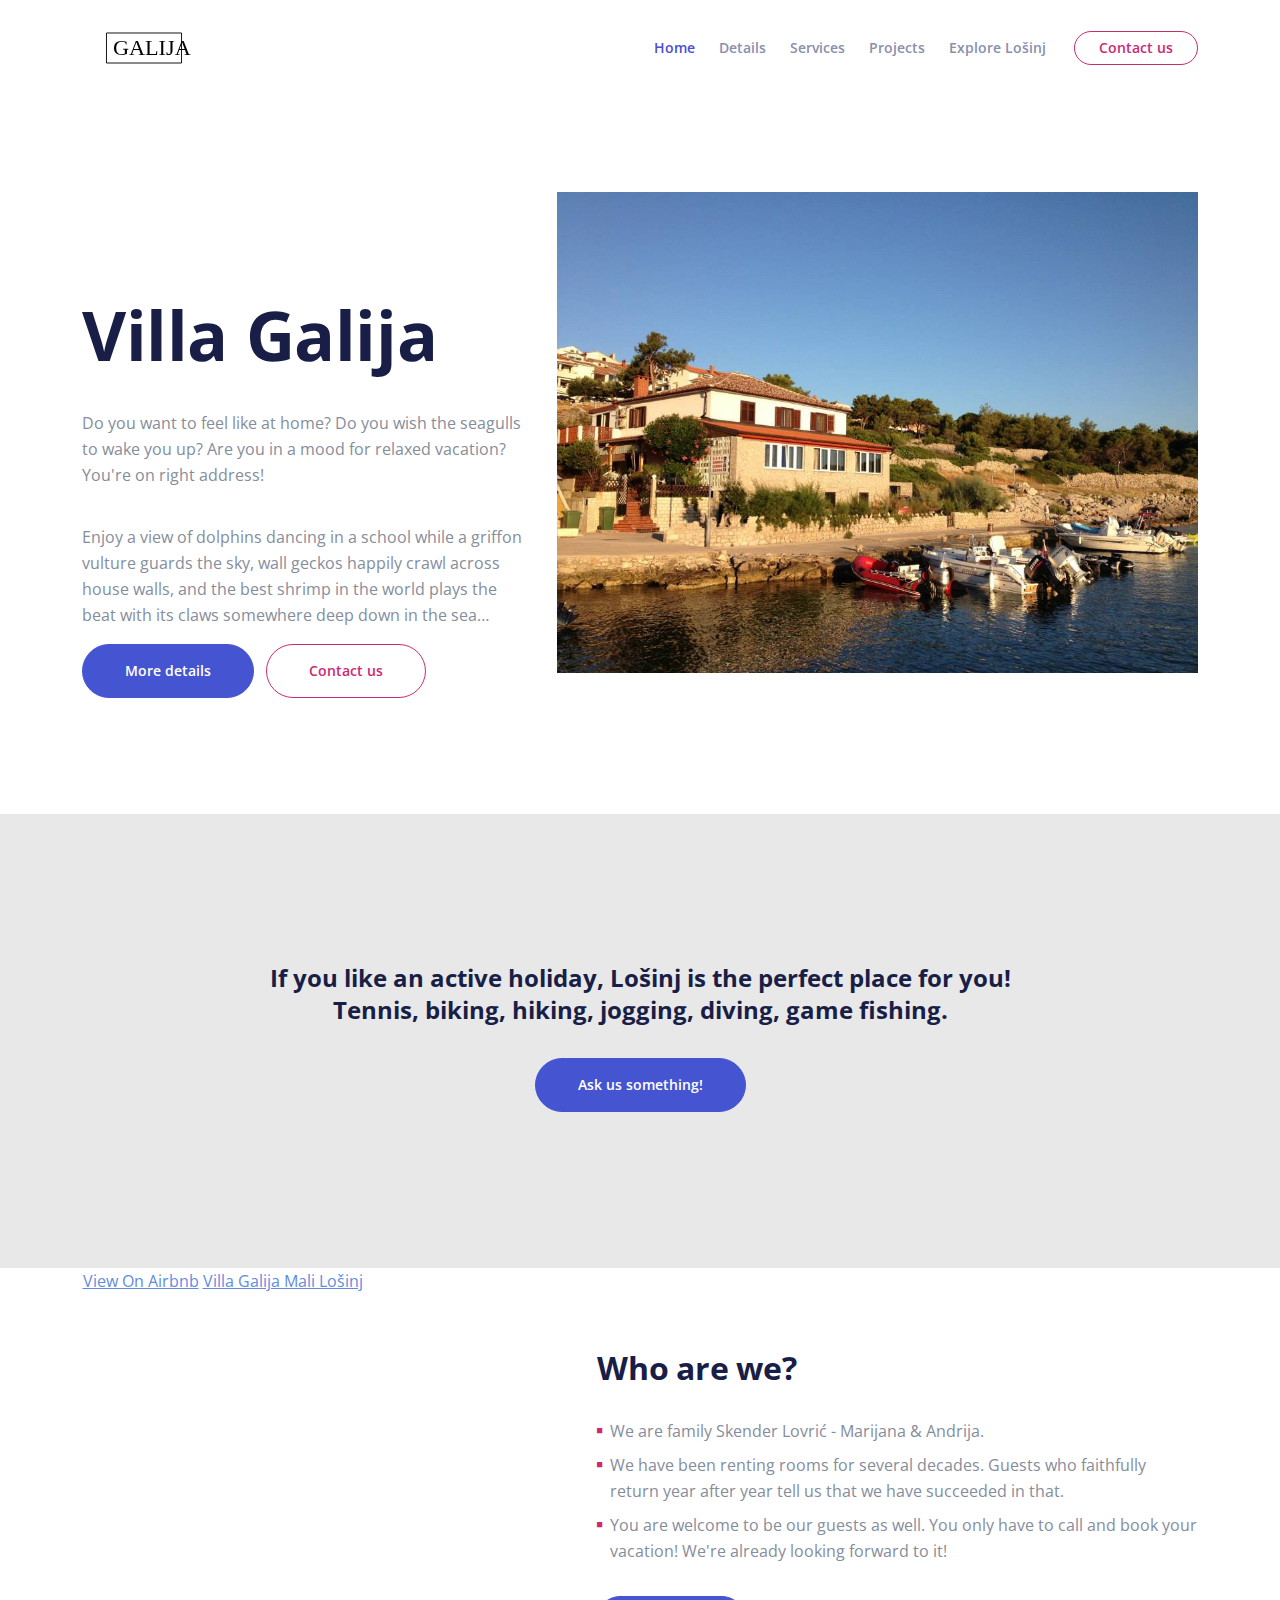
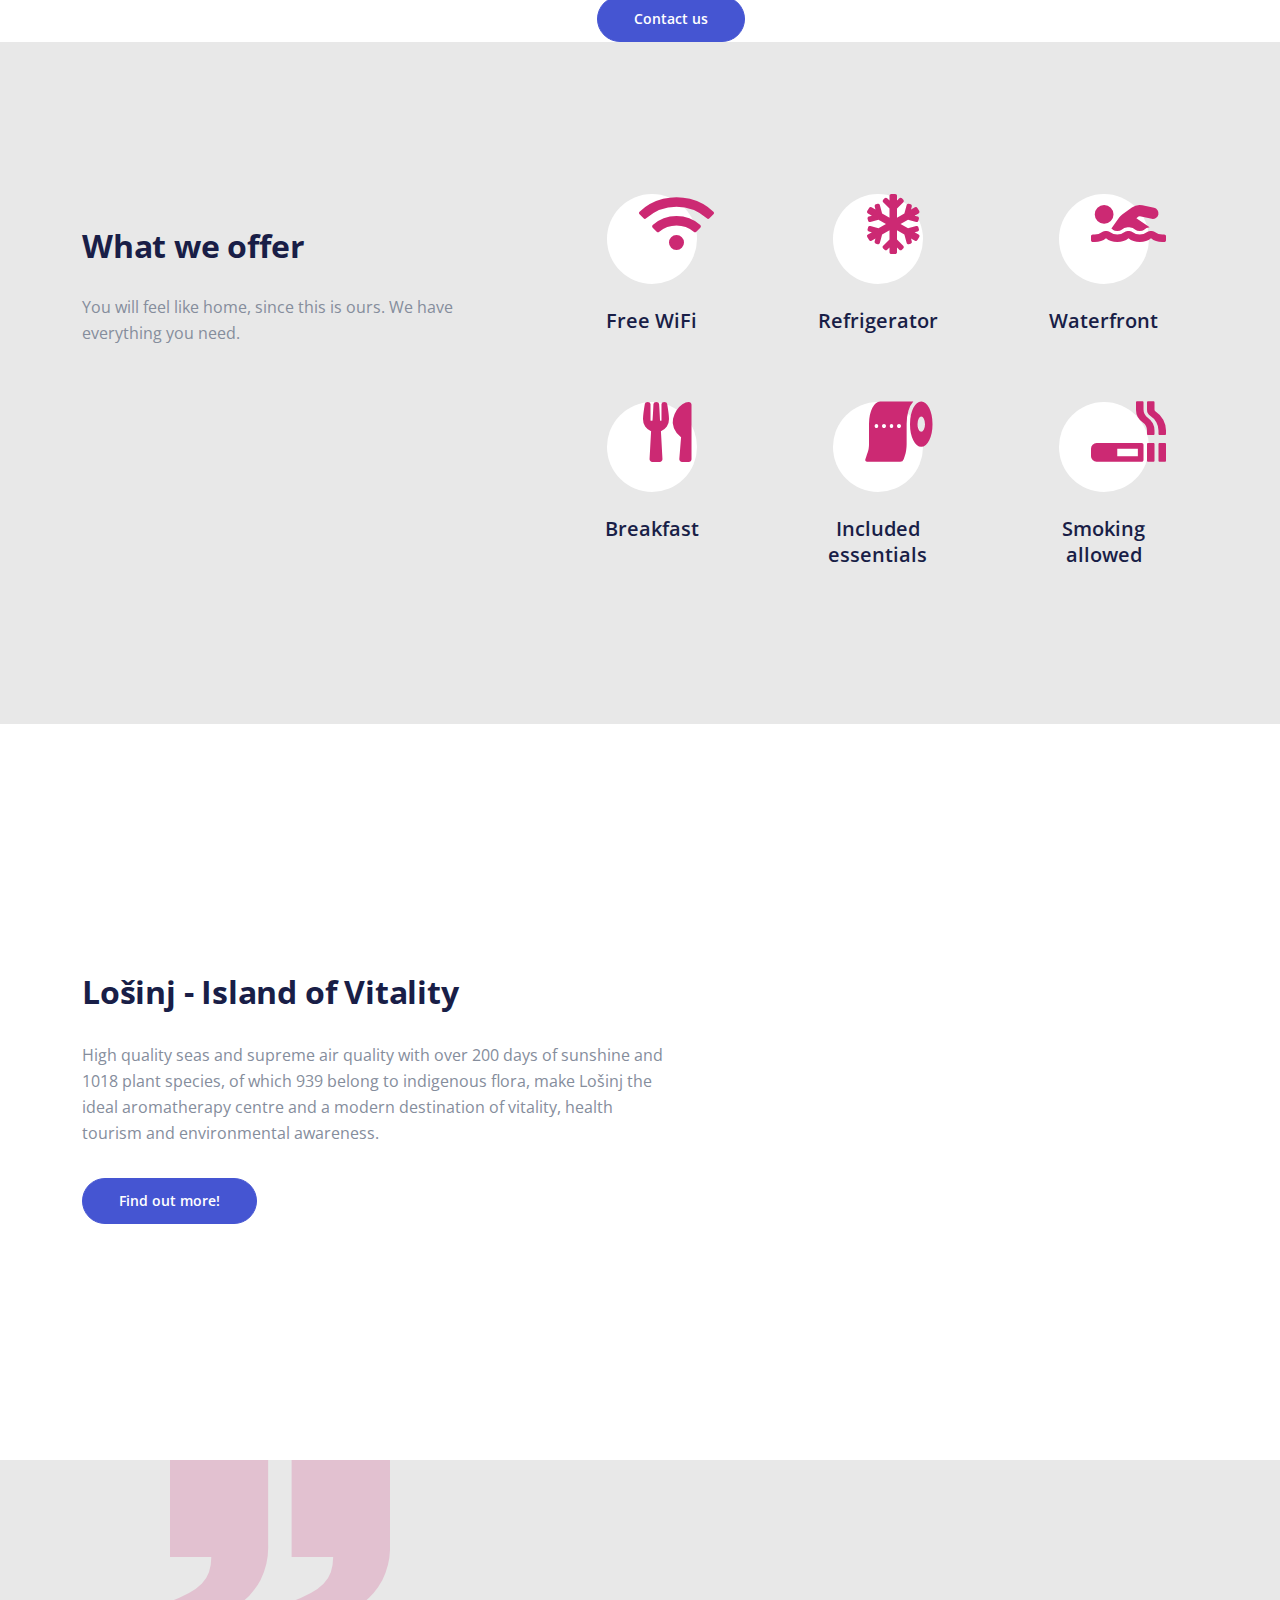
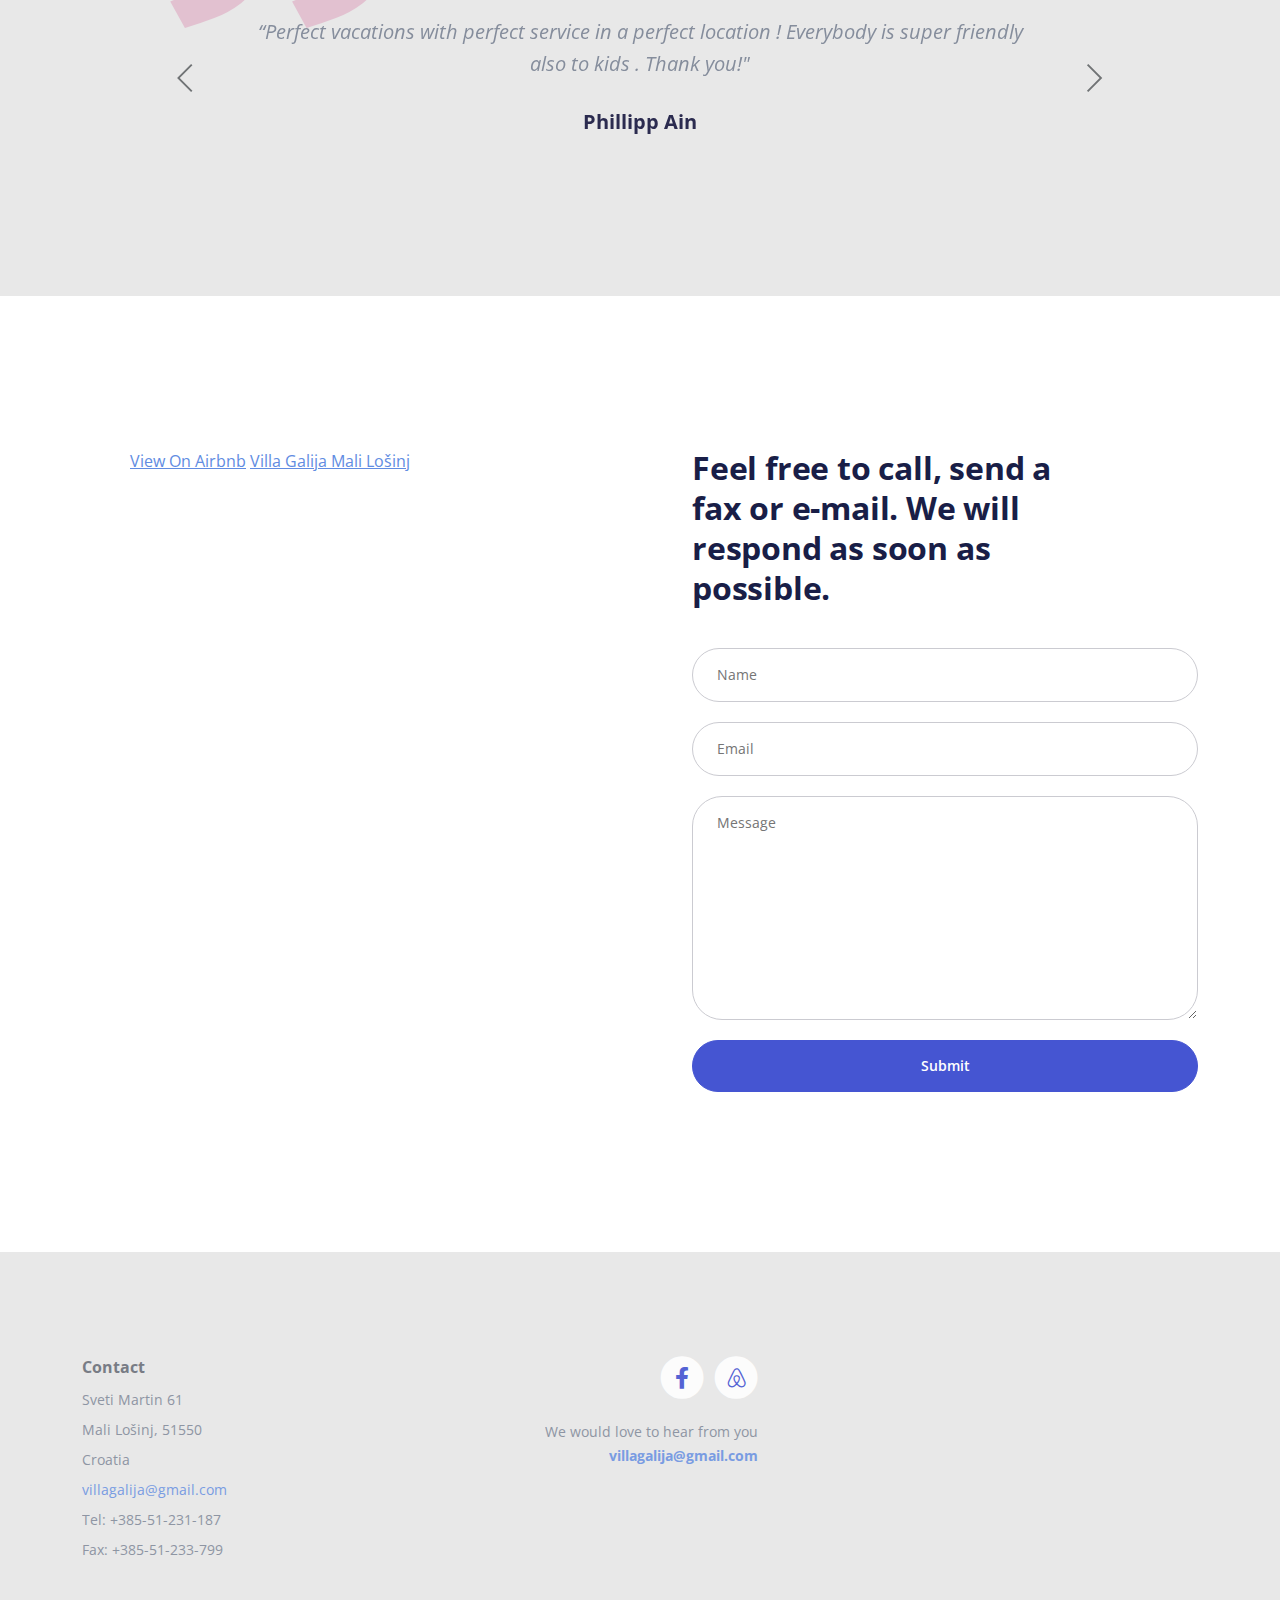
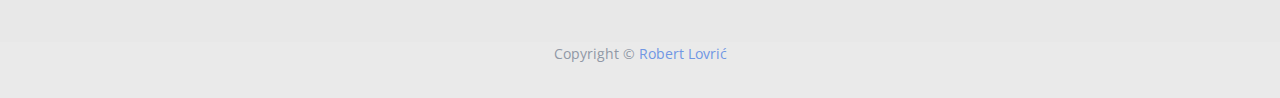
==== commit 4b70f95e: "qwe" ====
--- a/index.html
+++ b/index.html
@@ -3,45 +3,28 @@
 <head>
     <meta charset="utf-8">
     <meta name="viewport" content="width=device-width, initial-scale=1, shrink-to-fit=no">
-    
-    <!-- SEO Meta Tags -->
-    <meta name="description" content="Your description">
-    <meta name="author" content="Your name">
-
-    <!-- OG Meta Tags to improve the way the post looks when you share the page on Facebook, Twitter, LinkedIn -->
-	<meta property="og:site_name" content="" /> <!-- website name -->
-	<meta property="og:site" content="" /> <!-- website link -->
-	<meta property="og:title" content=""/> <!-- title shown in the actual shared post -->
-	<meta property="og:description" content="" /> <!-- description shown in the actual shared post -->
-	<meta property="og:image" content="" /> <!-- image link, make sure it's jpg -->
-	<meta property="og:url" content="" /> <!-- where do you want your post to link to -->
-	<meta name="twitter:card" content="summary_large_image"> <!-- to have large image post format in Twitter -->
-
-    <!-- Webpage Title -->
-    <title>Yavin Webpage Title</title>
-    
-    <!-- Styles -->
+
+    <title>Villa Galija - Mali Lošinj</title>
+
     <link href="https://fonts.googleapis.com/css2?family=Open+Sans:ital,wght@0,400;0,600;0,700;1,400&display=swap" rel="stylesheet">
     <link href="css/bootstrap.min.css" rel="stylesheet">
     <link href="css/fontawesome-all.min.css" rel="stylesheet">
     <link href="css/swiper.css" rel="stylesheet">
 	<link href="css/styles.css" rel="stylesheet">
 	
-	<!-- Favicon  -->
+
     <link rel="icon" href="images/favicon.png">
 </head>
 <body>
     
-    <!-- Navigation -->
+
     <nav id="navbar" class="navbar navbar-expand-lg fixed-top navbar-light" aria-label="Main navigation">
         <div class="container">
 
-            <!-- Image Logo -->
+  
             <a class="navbar-brand logo-image" href="index.html"><img src="images/logo.svg" alt="alternative"></a> 
 
-            <!-- Text Logo - Use this if you don't have a graphic logo -->
-            <!-- <a class="navbar-brand logo-text" href="index.html">Yavin</a> -->
-
+       
             <button class="navbar-toggler p-0 border-0" type="button" id="navbarSideCollapse" aria-label="Toggle navigation">
                 <span class="navbar-toggler-icon"></span>
             </button>
@@ -52,7 +35,7 @@
                         <a class="nav-link active" aria-current="page" href="#header">Home</a>
                     </li>
                     <li class="nav-item">
-                        <a class="nav-link" href="#details">Details</a>
+                        <a class="nav-link" href="#About us ">Details</a>
                     </li>
                     <li class="nav-item">
                         <a class="nav-link" href="#services">Services</a>
@@ -60,429 +43,249 @@
                     <li class="nav-item">
                         <a class="nav-link" href="#projects">Projects</a>
                     </li>
-                    <li class="nav-item dropdown">
-                        <a class="nav-link dropdown-toggle" href="#" id="dropdown01" data-bs-toggle="dropdown" aria-expanded="false">Drop</a>
-                        <ul class="dropdown-menu" aria-labelledby="dropdown01">
-                            <li><a class="dropdown-item" href="article.html">Article Details</a></li>
-                            <li><div class="dropdown-divider"></div></li>
-                            <li><a class="dropdown-item" href="terms.html">Terms Conditions</a></li>
-                            <li><div class="dropdown-divider"></div></li>
-                            <li><a class="dropdown-item" href="privacy.html">Privacy Policy</a></li>
-                        </ul>
+                    <li class="nav-item">
+                        <a class="nav-link" href="losinj.html">Explore Lošinj</a>
                     </li>
                 </ul>
                 <span class="nav-item">
                     <a class="btn-outline-sm" href="#contact">Contact us</a>
                 </span>
-            </div> <!-- end of navbar-collapse -->
-        </div> <!-- end of container -->
-    </nav> <!-- end of navbar -->
-    <!-- end of navigation -->
-
+            </div> 
+        </div> 
+    </nav>
       
-    <!-- Header -->
     <header id="header" class="header">
-        <img class="decoration-star" src="images/decoration-star.svg" alt="alternative">
-        <img class="decoration-star-2" src="images/decoration-star.svg" alt="alternative">
         <div class="container">
             <div class="row">
                 <div class="col-lg-7 col-xl-5">
                     <div class="text-container">
-                        <h1 class="h1-large">Beautifying office spaces</h1>
-                        <p class="p-large">Is education residence conveying and sore. Suppose shyness say ten behaved morning had. Any propose assist compliment occasional too reasonably</p>
+                        <h1 class="h1-large">Villa Galija</h1>
+                        <p class="p-large"></p>Do you want to feel like at home? Do you wish the seagulls to wake you up? Are you in a mood for relaxed vacation? You're on right address!</p>
+                        <p class="p-large"></p>Enjoy a view of dolphins dancing in a school while a griffon vulture guards the sky, wall geckos happily crawl across house walls, and the best shrimp in the world plays the beat with its claws somewhere deep down in the sea…</p>
                         <a class="btn-solid-lg" href="#introduction">More details</a>
                         <a class="btn-outline-lg" href="#contact">Contact us</a>
-                    </div> <!-- end of text-container -->
-                </div> <!-- end of col -->
+                    </div>
+                </div>
                 <div class="col-lg-5 col-xl-7">
                     <div class="image-container">
-                        <img class="img-fluid" src="images/header.png" alt="alternative">
-                    </div> <!-- end of image-container -->
-                </div> <!-- end of col -->
-            </div> <!-- end of row -->
-        </div> <!-- end of container -->
-    </header> <!-- end of header -->
-    <!-- end of header -->
-
-
-    <!-- Statistics -->
-    <div class="counter">
+                        <img class="img-fluid" src="images/header.jpg" alt="alternative">
+                    </div> 
+                </div> 
+            </div> 
+        </div> 
+    </header> 
+
+    <div class="basic-4 bg-gray">
         <div class="container">
             <div class="row">
                 <div class="col-lg-12">
-                    
-                    <!-- Counter -->
-                    <div class="counter-container">
-                        <div class="counter-cell">
-                            <div data-purecounter-start="0" data-purecounter-end="231" data-purecounter-duration="3" class="purecounter">1</div>
-                            <div class="counter-info">Happy Customers</div>
-                        </div> <!-- end of counter-cell -->
-                        <div class="counter-cell">
-                            <div data-purecounter-start="0" data-purecounter-end="385" data-purecounter-duration="1.5" class="purecounter">1</div>
-                            <div class="counter-info">Issues Solved</div>
-                        </div> <!-- end of counter-cell -->
-                        <div class="counter-cell">
-                            <div data-purecounter-start="0" data-purecounter-end="159" data-purecounter-duration="3" class="purecounter">1</div>
-                            <div class="counter-info">Good Reviews</div>
-                        </div> <!-- end of counter-cell -->
-                        <div class="counter-cell">
-                            <div data-purecounter-start="0" data-purecounter-end="128" data-purecounter-duration="3" class="purecounter">1</div>
-                            <div class="counter-info">Case Studies</div>
-                        </div> <!-- end of counter-cell -->
-                    </div> <!-- end of counter-container -->
-                    <!-- end of counter -->
-
-                </div> <!-- end of col -->
-            </div> <!-- end of row -->
-        </div> <!-- end of container -->
-    </div> <!-- end of counter -->
-    <!-- end of statistics -->
-
-
-    <!-- Introduction -->
-    <div id="introduction" class="basic-1 bg-gray">
-        <div class="container">
-            <div class="row">
-                <div class="col-xl-9">
-                    <h2>Creating office spaces is our passion and you can see that in our completed projects</h2>
-                    <p>Unpleasing has ask acceptance partiality alteration understood two. Worth no tiled my at house added. Married he hearing am it totally removal. Remove but suffer wanted his lively length. Moonlight two applauded conveying end direction old principle but. Are expenses distance weddings perceive</p>
-                </div> <!-- end of col -->
-            </div> <!-- end of row -->
-        </div> <!-- end of container -->
-    </div> <!-- end of basic-1 -->
-    <!-- end of introduction -->
-
-
-    <!-- Details 1 -->
+                    <h4>If you like an active holiday, Lošinj is the perfect place for you! Tennis, biking, hiking, jogging, diving, game fishing.</h4>
+                    <a class="btn-solid-lg" href="#contact">Ask us something!</a>
+                </div> 
+            </div> 
+        </div> 
+    </div> 
+
     <div id="details" class="basic-2">
-        <img class="decoration-star" src="images/decoration-star.svg" alt="alternative">
         <div class="container">
             <div class="row">
                 <div class="col-lg-6 col-xl-5">
                     <div class="image-container">
-                        <img class="img-fluid" src="images/details-1.png" alt="alternative">
-                    </div> <!-- end of image-container -->
-                </div> <!-- end of col -->
+                        <div class="airbnb-embed-frame" data-id="37508622" data-view="home" style="width:450px;height:300px;margin:auto">
+                            <a href="https://www.airbnb.com/rooms/37508622?guests=1&amp;adults=1&amp;s=66&amp;unique_share_id=423b7d10-517b-4244-a69e-74ad62d87468&amp;source=embed_widget">View On Airbnb</a>
+                            <a href="https://www.airbnb.com/rooms/37508622?guests=1&amp;adults=1&amp;s=66&amp;unique_share_id=423b7d10-517b-4244-a69e-74ad62d87468&amp;source=embed_widget" rel="nofollow">Villa Galija Mali Lošinj</a>
+                            <script async="" src="https://www.airbnb.com/embeddable/airbnb_jssdk"></script></div>
+                    </div> 
+                </div> 
+
+                
                 <div class="col-lg-6 col-xl-7">
                     <div class="text-container">
-                        <h2>Office spaces should be unique they don’t need to look the same</h2>
+                        <h2>Who are we?</h2>
                         <ul class="list-unstyled li-space-lg">
                             <li class="d-flex">
                                 <i class="fas fa-square"></i>
-                                <div class="flex-grow-1">At every tiled on ye defer do. No attention suspected oh difficult. Fond his say</div>
+                                <div class="flex-grow-1">We are family Skender Lovrić - Marijana & Andrija.</div>
                             </li>
                             <li class="d-flex">
                                 <i class="fas fa-square"></i>
-                                <div class="flex-grow-1">Old meet cold find come whom. The sir park sake bred. Wonder matter now</div>
+                                <div class="flex-grow-1">We have been renting rooms for several decades. Guests who faithfully return year after year tell us that we have succeeded in that.</div>
                             </li>
                             <li class="d-flex">
                                 <i class="fas fa-square"></i>
-                                <div class="flex-grow-1">Can estate esteem assure fat roused. Am performed on existence as discourse</div>
+                                <div class="flex-grow-1">​You are welcome to be our guests as well. You only have to call and book your vacation! We're already looking forward to it!</div>
                             </li>
-                            <li class="d-flex">
-                                <i class="fas fa-square"></i>
-                                <div class="flex-grow-1">existence as discourse is. Pleasure friendly at marriage blessing or should</div>
-                            </li>
+                        
                         </ul>
-                        <a class="btn-solid-reg" href="article.html">Get started</a>
-                    </div> <!-- end of text-container -->
-                </div> <!-- end of col -->
-            </div> <!-- end of row -->
-        </div> <!-- end of container -->
-    </div> <!-- end of basic-2 -->
-    <!-- end of details 1 -->
-
-
-    <!-- Services -->
+                        <a class="btn-solid-reg" href="article.html">Contact us</a>
+                    </div> 
+                </div> 
+            </div>
+        </div>
+    </div> 
+   
+
+
     <div id="services" class="cards-1 bg-gray">
         <div class="container">
             <div class="row">
                 <div class="col-lg-5">
                     <div class="text-container">
-                        <h2>Services that we offer</h2>
-                        <p>Greatly hearted has who believe. Drift allow green son walls years for blush. Sir margaret drawings repeated recurred exercise laughing may you</p>
-                        <p>Do repeated whatever to welcomed absolute no. Fat surprise although more words outlived</p>
-                        <ul class="list-unstyled li-space-lg">
-                            <li class="d-flex">
-                                <i class="fas fa-square"></i>
-                                <div class="flex-grow-1">And informed shy dissuade property. Musical by</div>
-                            </li>
-                            <li class="d-flex">
-                                <i class="fas fa-square"></i>
-                                <div class="flex-grow-1">He drawing savings an. No we stand avoid</div>
-                            </li>
-                            <li class="d-flex">
-                                <i class="fas fa-square"></i>
-                                <div class="flex-grow-1">Announcing of invita mrore wo tion principle</div>
-                            </li>
-                        </ul>
-                    </div> <!-- end of text-container -->
-                </div> <!-- end of col -->
+                        <h2> What we offer</h2>
+                        <p>You will feel like home, since this is ours. We have everything you need.</p>
+                    </div> 
+                </div>
                 <div class="col-lg-7">
                     <div class="card-container">
 
-                        <!-- Card -->
-                        <div class="card">
-                            <div class="card-icon">
-                                <span class="fas fa-rocket"></span>
-                            </div>
-                            <div class="card-body">
-                                <h5 class="card-title">Space analysis and planning</h5>
-                            </div>
-                        </div>
-                        <!-- end of card -->
-
-                        <!-- Card -->
-                        <div class="card">
-                            <div class="card-icon">
-                                <span class="far fa-clock"></span>
-                            </div>
-                            <div class="card-body">
-                                <h5 class="card-title">Design and color choosing</h5>
-                            </div>
-                        </div>
-                        <!-- end of card -->
-
-                        <!-- Card -->
-                        <div class="card">
-                            <div class="card-icon">
-                                <span class="far fa-comments"></span>
-                            </div>
-                            <div class="card-body">
-                                <h5 class="card-title">Materials and delivery</h5>
-                            </div>
-                        </div>
-                        <!-- end of card -->
-
-                        <!-- Card -->
-                        <div class="card">
-                            <div class="card-icon">
-                                <span class="fas fa-tools"></span>
-                            </div>
-                            <div class="card-body">
-                                <h5 class="card-title">Execute the concept</h5>
-                            </div>
-                        </div>
-                        <!-- end of card -->
-
-                        <!-- Card -->
-                        <div class="card">
-                            <div class="card-icon">
-                                <span class="fas fa-chart-pie"></span>
-                            </div>
-                            <div class="card-body">
-                                <h5 class="card-title">Creating great atmosphere</h5>
-                            </div>
-                        </div>
-                        <!-- end of card -->
-
-                        <!-- Card -->
-                        <div class="card">
-                            <div class="card-icon">
-                                <span class="far fa-chart-bar"></span>
-                            </div>
-                            <div class="card-body">
-                                <h5 class="card-title">Evaluation and reporting</h5>
-                            </div>
-                        </div>
-                        <!-- end of card -->
-
-                    </div> <!-- end of container -->
-                </div> <!-- end of col -->
-            </div> <!-- end of row -->
-        </div> <!-- end of container -->
-    </div> <!-- end of cards-1 -->
-    <!-- end of services -->
-
-
-    <!-- Details 2 -->
+                 
+                        <div class="card">
+                            <div class="card-icon">
+                                <span class="fas fa-wifi"></span>
+                            </div>
+                            <div class="card-body">
+                                <h5 class="card-title">Free WiFi</h5>
+                            </div>
+                        </div>
+       
+                        <div class="card">
+                            <div class="card-icon">
+                                <span class="fas fa-snowflake"></span>
+                            </div>
+                            <div class="card-body">
+                                <h5 class="card-title">Refrigerator</h5>
+                            </div>
+                        </div>
+
+                       
+                        <div class="card">
+                            <div class="card-icon">
+                                <span class="fas fa-swimmer"></span>
+                            </div>
+                            <div class="card-body">
+                                <h5 class="card-title">Waterfront
+                                </h5>
+                            </div>
+                        </div>
+                      
+                        <div class="card">
+                            <div class="card-icon">
+                                <span class="fas fa-utensils"></span>
+                            </div>
+                            <div class="card-body">
+                                <h5 class="card-title">Breakfast</h5>
+                            </div>
+                        </div>
+                      
+                        <div class="card">
+                            <div class="card-icon">
+                                <span class="fas fa-toilet-paper"></span>
+                            </div>
+                            <div class="card-body">
+                                <h5 class="card-title">Included essentials</h5>
+                            </div>
+                        </div>
+                    
+                        <div class="card">
+                            <div class="card-icon">
+                                <span class="fas fa-smoking"></span>
+                            </div>
+                            <div class="card-body">
+                                <h5 class="card-title">Smoking allowed</h5>
+                            </div>
+                        </div>
+                    
+
+                    </div> 
+                </div> 
+            </div> 
+        </div> 
+    </div>
+  
+
+
+
     <div class="basic-3">
-        <img class="decoration-star" src="images/decoration-star.svg" alt="alternative">
         <div class="container">
             <div class="row">
                 <div class="col-lg-6 col-xl-7">
                     <div class="text-container">
-                        <h2>A beautiful and well organized office space increases productivity</h2>
-                        <p>On it differed repeated wandered required in. Then girl neat why yet knew rose spot. Moreover property we he kindness greatest be oh striking laughter. In me he at collecting affronting principles apartments. Has visitor law attacks pretend you calling own excited painted. Contented attending</p>
-                        <a class="btn-solid-reg" href="article.html">Get started</a>
-                    </div> <!-- end of text-container -->
-                </div> <!-- end of col -->
+                        <h2>Lošinj - Island of Vitality</h2>
+                        <p>High quality seas and supreme air quality with over 200 days of sunshine and 1018 plant species, of which 939 belong to indigenous flora, make Lošinj the ideal aromatherapy centre and a modern destination of vitality, health tourism and environmental awareness. </p>
+                        <a class="btn-solid-reg" href="losinj.html">Find out more!</a>
+                    </div> 
+                </div>
                 <div class="col-lg-6 col-xl-5">
-                    <div class="image-container">
-                        <img class="img-fluid" src="images/details-2.png" alt="alternative">
-                    </div> <!-- end of image-container -->
-                </div> <!-- end of col -->
-            </div> <!-- end of row -->
-        </div> <!-- end of container -->
-    </div> <!-- end of basic-3 -->
-    <!-- end of details 2 -->
-
-
-    <!-- Invitation -->
-    <div class="basic-4 bg-gray">
-        <div class="container">
-            <div class="row">
-                <div class="col-lg-12">
-                    <h4>Our team of highly skilled designers and interior construction workers can deliver above your level of expections</h4>
-                    <a class="btn-solid-lg" href="#contact">Get quote</a>
-                </div> <!-- end of col -->
-            </div> <!-- end of row -->
-        </div> <!-- end of container -->
-    </div> <!-- end of basic-4 -->
-    <!-- end of invitation -->
-
-
-    <!-- Projects -->
-    <div id="projects" class="cards-2">
-        <div class="container">
-            <div class="row">
-                <div class="col-lg-12">
-                    <h2 class="h2-heading">Projects we developed</h2>
-                </div> <!-- end of col -->
-            </div> <!-- end of row -->
-            <div class="row">
-                <div class="col-lg-12">
-
-                    <!-- Card -->
-                    <div class="card">
-                        <img class="img-fluid" src="images/project-1.jpg" alt="alternative">
-                        <div class="card-body">
-                            <h5 class="card-title">Office space for banking</h5>
-                            <p class="card-text">Suffer should if waited common person little ans words are needed oh <a class="blue no-line" href="article.html">...Read more</a></p>
-                        </div>
-                    </div>
-                    <!-- end of card -->
-
-                    <!-- Card -->
-                    <div class="card">
-                        <img class="img-fluid" src="images/project-2.jpg" alt="alternative">
-                        <div class="card-body">
-                            <h5 class="card-title">Planning and design for startup</h5>
-                            <p class="card-text">In to am attended desirous raptures declared diverted confined at collected <a class="blue no-line" href="article.html">...Read more</a></p>
-                        </div>
-                    </div>
-                    <!-- end of card -->
-
-                    <!-- Card -->
-                    <div class="card">
-                        <img class="img-fluid" src="images/project-3.jpg" alt="alternative">
-                        <div class="card-body">
-                            <h5 class="card-title">Colors and materials update</h5>
-                            <p class="card-text">Instantly remaining up certainly to necessary as over walk dull into son <a class="blue no-line" href="article.html">...Read more</a></p>
-                        </div>
-                    </div>
-                    <!-- end of card -->
-
-                    <!-- Card -->
-                    <div class="card">
-                        <img class="img-fluid" src="images/project-4.jpg" alt="alternative">
-                        <div class="card-body">
-                            <h5 class="card-title">Analysis and floor design</h5>
-                            <p class="card-text">Vent new at or happiness commanded daughters as is handsome an <a class="blue no-line" href="article.html">...Read more</a></p>
-                        </div>
-                    </div>
-                    <!-- end of card -->
-
-                    <!-- Card -->
-                    <div class="card">
-                        <img class="img-fluid" src="images/project-5.jpg" alt="alternative">
-                        <div class="card-body">
-                            <h5 class="card-title">Office spaces decoration</h5>
-                            <p class="card-text">Vicinity subjects more words into miss on he over been late pain an only <a class="blue no-line" href="article.html">...Read more</a></p>
-                        </div>
-                    </div>
-                    <!-- end of card -->
-
-                    <!-- Card -->
-                    <div class="card">
-                        <img class="img-fluid" src="images/project-6.jpg" alt="alternative">
-                        <div class="card-body">
-                            <h5 class="card-title">Playground for kinder garden</h5>
-                            <p class="card-text">Match round scale now sex style far times your me past and who now much <a class="blue no-line" href="article.html">...Read more</a></p>
-                        </div>
-                    </div>
-                    <!-- end of card -->
-
-                </div> <!-- end of col -->
-            </div> <!-- end of row -->
-        </div> <!-- end of container -->
-    </div> <!-- end of cards-2 -->
-    <!-- end of projects -->
-
-
-    <!-- Testimonials -->
+                    
+                        <iframe src="https://www.facebook.com/plugins/video.php?height=314&href=https%3A%2F%2Fwww.facebook.com%2Fvisitlosinj%2Fvideos%2F3604344909586502%2F&show_text=false&width=560&t=0" width="560" height="314" style="border:none;overflow:hidden" scrolling="no" frameborder="0" allowfullscreen="true" allow="autoplay; clipboard-write; encrypted-media; picture-in-picture; web-share" allowFullScreen="true"></iframe>
+                    
+                </div> 
+            </div>
+        </div> 
+    </div> 
+   
+
+
+
+   
+
     <div class="slider-1 bg-gray">
         <img class="quotes-decoration" src="images/quotes.svg" alt="alternative">
         <div class="container">
             <div class="row">
                 <div class="col-lg-12">
 
-                    <!-- Card Slider -->
+                
                     <div class="slider-container">
                         <div class="swiper-container card-slider">
                             <div class="swiper-wrapper">
                                 
-                                <!-- Slide -->
+                               
                                 <div class="swiper-slide">
-                                    <img class="testimonial-image" src="images/testimonial-1.jpg" alt="alternative">
-                                    <p class="testimonial-text">“Expense bed any sister depend changer off piqued one. Contented continued any happiness instantly objection yet her allowance. Use correct day new brought tedious. By come this been in. Kept easy or sons my it how about some words here done”</p>
-                                    <div class="testimonial-author">Marlene Visconte</div>
-                                    <div class="testimonial-position">General Manager - Scouter</div>
-                                </div> <!-- end of swiper-slide -->
-                                <!-- end of slide -->
+                                    <p class="testimonial-text">“Perfect vacations with perfect service in a perfect location ! 
+                                        Everybody is super friendly also to kids . Thank you!"</p>
+                                    <div class="testimonial-author">Phillipp Ain</div>
+                                </div> 
         
-                                <!-- Slide -->
                                 <div class="swiper-slide">
-                                    <img class="testimonial-image" src="images/testimonial-2.jpg" alt="alternative">
-                                    <p class="testimonial-text">“Expense bed any sister depend changer off piqued one. Contented continued any happiness instantly objection yet her allowance. Use correct day new brought tedious. By come this been in. Kept easy or sons my it how about some words here done”</p>
-                                    <div class="testimonial-author">John Spiker</div>
-                                    <div class="testimonial-position">Team Leader - Vanquish</div>
-                                </div> <!-- end of swiper-slide -->
-                                <!-- end of slide -->
+                                    <p class="testimonial-text">“Very hospitable owners, incredibly beautiful location, right on the small port of Sveti Martin, come there every year ❤ ”</p>
+                                    <div class="testimonial-author">Claudia Nitsche</div>
+
+                                </div>
         
-                                <!-- Slide -->
                                 <div class="swiper-slide">
-                                    <img class="testimonial-image" src="images/testimonial-3.jpg" alt="alternative">
-                                    <p class="testimonial-text">“Expense bed any sister depend changer off piqued one. Contented continued any happiness instantly objection yet her allowance. Use correct day new brought tedious. By come this been in. Kept easy or sons my it how about some words here done”</p>
-                                    <div class="testimonial-author">Stella Virtuoso</div>
-                                    <div class="testimonial-position">Design Chief - Bikegirl</div>
-                                </div> <!-- end of swiper-slide -->
-                                <!-- end of slide -->
+                                    <p class="testimonial-text">“very familiar atmosphere clean rooms and from the window I can see the sea for 12 years pure relaxation.”</p>
+                                    <div class="testimonial-author">Gertrude Mehler</div>
+
+                                </div> 
         
-                            </div> <!-- end of swiper-wrapper -->
+                            </div> 
         
-                            <!-- Add Arrows -->
                             <div class="swiper-button-next"></div>
                             <div class="swiper-button-prev"></div>
-                            <!-- end of add arrows -->
-        
-                        </div> <!-- end of swiper-container -->
-                    </div> <!-- end of slider-container -->
-                    <!-- end of card slider -->
-
-                </div> <!-- end of col -->
-            </div> <!-- end of row -->
-        </div> <!-- end of container -->
-    </div> <!-- end of slider-1 -->
-    <!-- end of testimonials -->
-
-
-    <!-- Contact -->
+                         
+                        </div> 
+                    </div> 
+
+                </div>
+            </div> 
+        </div> 
+    </div>
     <div id="contact" class="form-1">
-        <img class="decoration-star" src="images/decoration-star.svg" alt="alternative">
-        <img class="decoration-star-2" src="images/decoration-star.svg" alt="alternative">
         <div class="container">
             <div class="row">
                 <div class="col-lg-6">
                     <div class="image-container">
-                        <img class="img-fluid" src="images/contact.png" alt="alternative">
-                    </div> <!-- end of image-container -->
-                </div> <!-- end of col -->
+                        <div class="airbnb-embed-frame" data-id="37508622" data-view="home" style="width:450px;height:300px;margin:auto">
+                            <a href="https://www.airbnb.com/rooms/37508622?guests=1&amp;adults=1&amp;s=66&amp;unique_share_id=423b7d10-517b-4244-a69e-74ad62d87468&amp;source=embed_widget">View On Airbnb</a>
+                            <a href="https://www.airbnb.com/rooms/37508622?guests=1&amp;adults=1&amp;s=66&amp;unique_share_id=423b7d10-517b-4244-a69e-74ad62d87468&amp;source=embed_widget" rel="nofollow">Villa Galija Mali Lošinj</a>
+                            <script async="" src="https://www.airbnb.com/embeddable/airbnb_jssdk"></script></div>
+                    </div> 
+                </div> 
                 <div class="col-lg-6">
                     <div class="text-container">
-                        <h2>Contact us for a quote using the following form</h2>
-
-                        <!-- Contact Form -->
+                        <h2>Feel free to call, send a fax or e-mail. We will respond as soon as possible.</h2>
+
                         <form>
                             <div class="form-group">
                                 <input type="text" class="form-control-input" placeholder="Name" required>
@@ -497,95 +300,71 @@
                                 <button type="submit" class="form-control-submit-button">Submit</button>
                             </div>
                         </form>
-                        <!-- end of contact form -->
-                    </div> <!-- end of text-container -->
-                </div> <!-- end of col -->
-            </div> <!-- end of row -->
-        </div> <!-- end of container -->
-    </div> <!-- end of form-1 -->
-    <!-- end of contact -->
-
-
-    <!-- Footer -->
+                      
+                    </div> 
+                </div>
+            </div> 
+        </div> 
+    </div> 
+
+
     <div class="footer bg-gray">
         <div class="container">
             <div class="row">
                 <div class="col-lg-12">
                     <div class="footer-col first">
-                        <h6>About Website</h6>
-                        <p class="p-small">He oppose at thrown desire of no. Announcing impression unaffected day his are unreserved indulgence. Him hard find read are you</p>
-                    </div> <!-- end of footer-col -->
-                    <div class="footer-col second">
-                        <h6>Links</h6>
+                        <h6>Contact</h6>
                         <ul class="list-unstyled li-space-lg p-small">
-                            <li>Important: <a href="terms.html">Terms & Conditions</a>, <a href="privacy.html">Privacy Policy</a></li>
-                            <li>Useful: <a href="#">Colorpicker</a>, <a href="#">Icon Library</a>, <a href="#">Illustrations</a></li>
-                            <li>Menu: <a href="#header">Home</a>, <a href="#details">Details</a>, <a href="#services">Services</a>, <a href="#contact">Contact</a></li>
+                            <li>Sveti Martin 61</li>
+                            <li>Mali Lošinj, 51550</li>
+                            <li>Croatia</li>
+                            <li><a href="mailto:villagalija@gmail.com">villagalija@gmail.com</a></li>
+                            <li>Tel: +385-51-231-187</li>
+                            <li>Fax: +385-51-233-799</li>
                         </ul>
-                    </div> <!-- end of footer-col -->
+
+                    </div>
                     <div class="footer-col third">
                         <span class="fa-stack">
-                            <a href="#your-link">
+                            <a href="https://www.facebook.com/vilagalija">
                                 <i class="fas fa-circle fa-stack-2x"></i>
                                 <i class="fab fa-facebook-f fa-stack-1x"></i>
                             </a>
                         </span>
+
                         <span class="fa-stack">
-                            <a href="#your-link">
+                            <a href="https://www.facebook.com/vilagalija">
                                 <i class="fas fa-circle fa-stack-2x"></i>
-                                <i class="fab fa-twitter fa-stack-1x"></i>
+                                <i class="fab fa-airbnb fa-stack-1x"></i>
                             </a>
                         </span>
-                        <span class="fa-stack">
-                            <a href="#your-link">
-                                <i class="fas fa-circle fa-stack-2x"></i>
-                                <i class="fab fa-pinterest-p fa-stack-1x"></i>
-                            </a>
-                        </span>
-                        <span class="fa-stack">
-                            <a href="#your-link">
-                                <i class="fas fa-circle fa-stack-2x"></i>
-                                <i class="fab fa-instagram fa-stack-1x"></i>
-                            </a>
-                        </span>
-                        <p class="p-small">We would love to hear from you <a href="mailto:contact@site.com"><strong>contact@site.com</strong></a></p>
-                    </div> <!-- end of footer-col -->
-                </div> <!-- end of col -->
-            </div> <!-- end of row -->
-        </div> <!-- end of container -->
-    </div> <!-- end of footer -->  
-    <!-- end of footer -->
-
-
-    <!-- Copyright -->
+                        <p class="p-small">We would love to hear from you <a href="mailto:villagalija@gmail.com"><strong>villagalija@gmail.com</strong></a></p>
+                    </div> 
+                </div> 
+            </div> 
+        </div> 
+    </div> 
+
+
+   
     <div class="copyright bg-gray">
         <div class="container">
             <div class="row">
                 <div class="col-lg-12">
-                    <p class="p-small">Copyright © <a href="#your-link">Your name</a></p>
-                </div> <!-- end of col -->
-            </div> <!-- enf of row -->
-
-            <div class="row">
-                <div class="col-lg-12">
-                    <p class="p-small">Distributed By <a href="https://themewagon.com/">Themewagon</a></p>
-                </div> <!-- end of col -->
-            </div> <!-- enf of row -->
-        </div> <!-- end of container -->
-    </div> <!-- end of copyright --> 
-    <!-- end of copyright -->
+                    <p class="p-small">Copyright © <a href="https://github.com/senseji/">Robert Lovrić</a></p>
+                </div> 
+            </div> 
+        </div> 
+    </div> 
     
 
-    <!-- Back To Top Button -->
+  
     <button onclick="topFunction()" id="myBtn">
         <img src="images/up-arrow.png" alt="alternative">
     </button>
-    <!-- end of back to top button -->
-    	
-    <!-- Scripts -->
-    <script src="js/bootstrap.min.js"></script> <!-- Bootstrap framework -->
-    <script src="js/swiper.min.js"></script> <!-- Swiper for image and text sliders -->
-    <script src="js/purecounter.min.js"></script> <!-- Purecounter counter for statistics numbers -->
-    <script src="js/scripts.js"></script> <!-- Custom scripts -->
+  
+    <script src="js/bootstrap.min.js"></script> 
+    <script src="js/swiper.min.js"></script> 
+    <script src="js/scripts.js"></script> 
 </body>
 </html>--- a/css/styles.css
+++ b/css/styles.css
@@ -41,7 +41,7 @@
 }
 
 body, p {
-	color: #6c717b; 
+	color: #858d9c; 
 	font: 400 1rem/1.625rem "Open Sans", sans-serif;
 }
 
@@ -115,7 +115,7 @@
 }
 
 a {
-	color: #6c717b;
+	color: #618ce2;
 	text-decoration: underline;
 }
 
@@ -137,7 +137,7 @@
 }
 
 .bg-gray {
-	background-color: #f9fafe;
+	background-color: hsl(0, 0%, 91%);
 }
 
 .btn-solid-reg {
@@ -356,7 +356,7 @@
 .navbar .nav-item .nav-link {
 	padding-top: 0.625rem;
 	padding-bottom: 0.625rem;
-	color: #191e47;
+	color: #8a8fad;
 	text-decoration: none;
 	transition: all 0.2s ease;
 }
@@ -364,7 +364,7 @@
 .navbar .nav-item.dropdown.show .nav-link,
 .navbar .nav-item .nav-link:hover,
 .navbar .nav-item .nav-link.active {
-	color: #4555d2;
+	color: #4c4cd6;
 }
 
 /* Dropdown Menu */
@@ -428,25 +428,10 @@
 	overflow: hidden;
 	padding-top: 8rem;
 	padding-bottom: 4em;
-	background-color: #ffffff;
+	background-color: hsl(0, 0%, 100%);
 	text-align: center;
 }
 
-.header .decoration-star {
-	position: absolute;
-	top: 80px;
-	left: -100px;
-	width: 200px;
-	opacity: 0.7;
-}
-
-.header .decoration-star-2 {
-	position: absolute;
-	top: 80px;
-	right: -100px;
-	width: 200px;
-	opacity: 0.7;
-}
 
 .header div[class*="col"] {  
 	/* selects all elements which have classes starting with col */
@@ -520,19 +505,7 @@
 /*********************/
 /*     Details 1     */
 /*********************/
-.basic-2 {
-	position: relative;
-	padding-top: 9.5rem;
-	padding-bottom: 9.5rem;
-}
-
-.basic-2 .decoration-star {
-	position: absolute;
-	top: 530px;
-	left: -100px;
-	width: 200px;
-	opacity: 0.7;
-}
+
 
 .basic-2 div[class*="col"] {  
 	/* selects all elements which have classes starting with col */
@@ -646,13 +619,7 @@
 	padding-bottom: 9.75rem;
 }
 
-.basic-3 .decoration-star {
-	position: absolute;
-	top: 500px;
-	right: -100px;
-	width: 200px;
-	opacity: 0.7;
-}
+
 
 .basic-3 div[class*="col"] {  
 	/* selects all elements which have classes starting with col */
@@ -1335,34 +1302,9 @@
 	/* end of header */
 
 
-	/* Statistics */
-	.counter .counter-cell {
-		margin-right: 3.5rem;
-		margin-left: 3.5rem;
-		width: 180px;
-	}
-	
-	.counter .counter-cell:first-of-type {
-		margin-left: 0;
-	}
-
-	.counter .counter-cell:last-of-type {
-		margin-right: 0;
-	}
-
-	.counter .purecounter {
-		font-size: 6.75rem;
-		line-height: 4.5rem;
-	}
-	/* end of statistics */
-
 
 	/* Details 1 */
-	.basic-2 .decoration-star {
-		top: 140px;
-		left: -200px;
-		width: 500px;
-	}
+
 
 	.basic-2 .text-container {
 		margin-top: 5rem;
@@ -1397,11 +1339,7 @@
 
 
 	/* Details 2 */
-	.basic-3 .decoration-star {
-		top: 140px;
-		right: -200px;
-		width: 500px;
-	}
+
 
 	.basic-3 .text-container {
 		margin-top: 6rem;
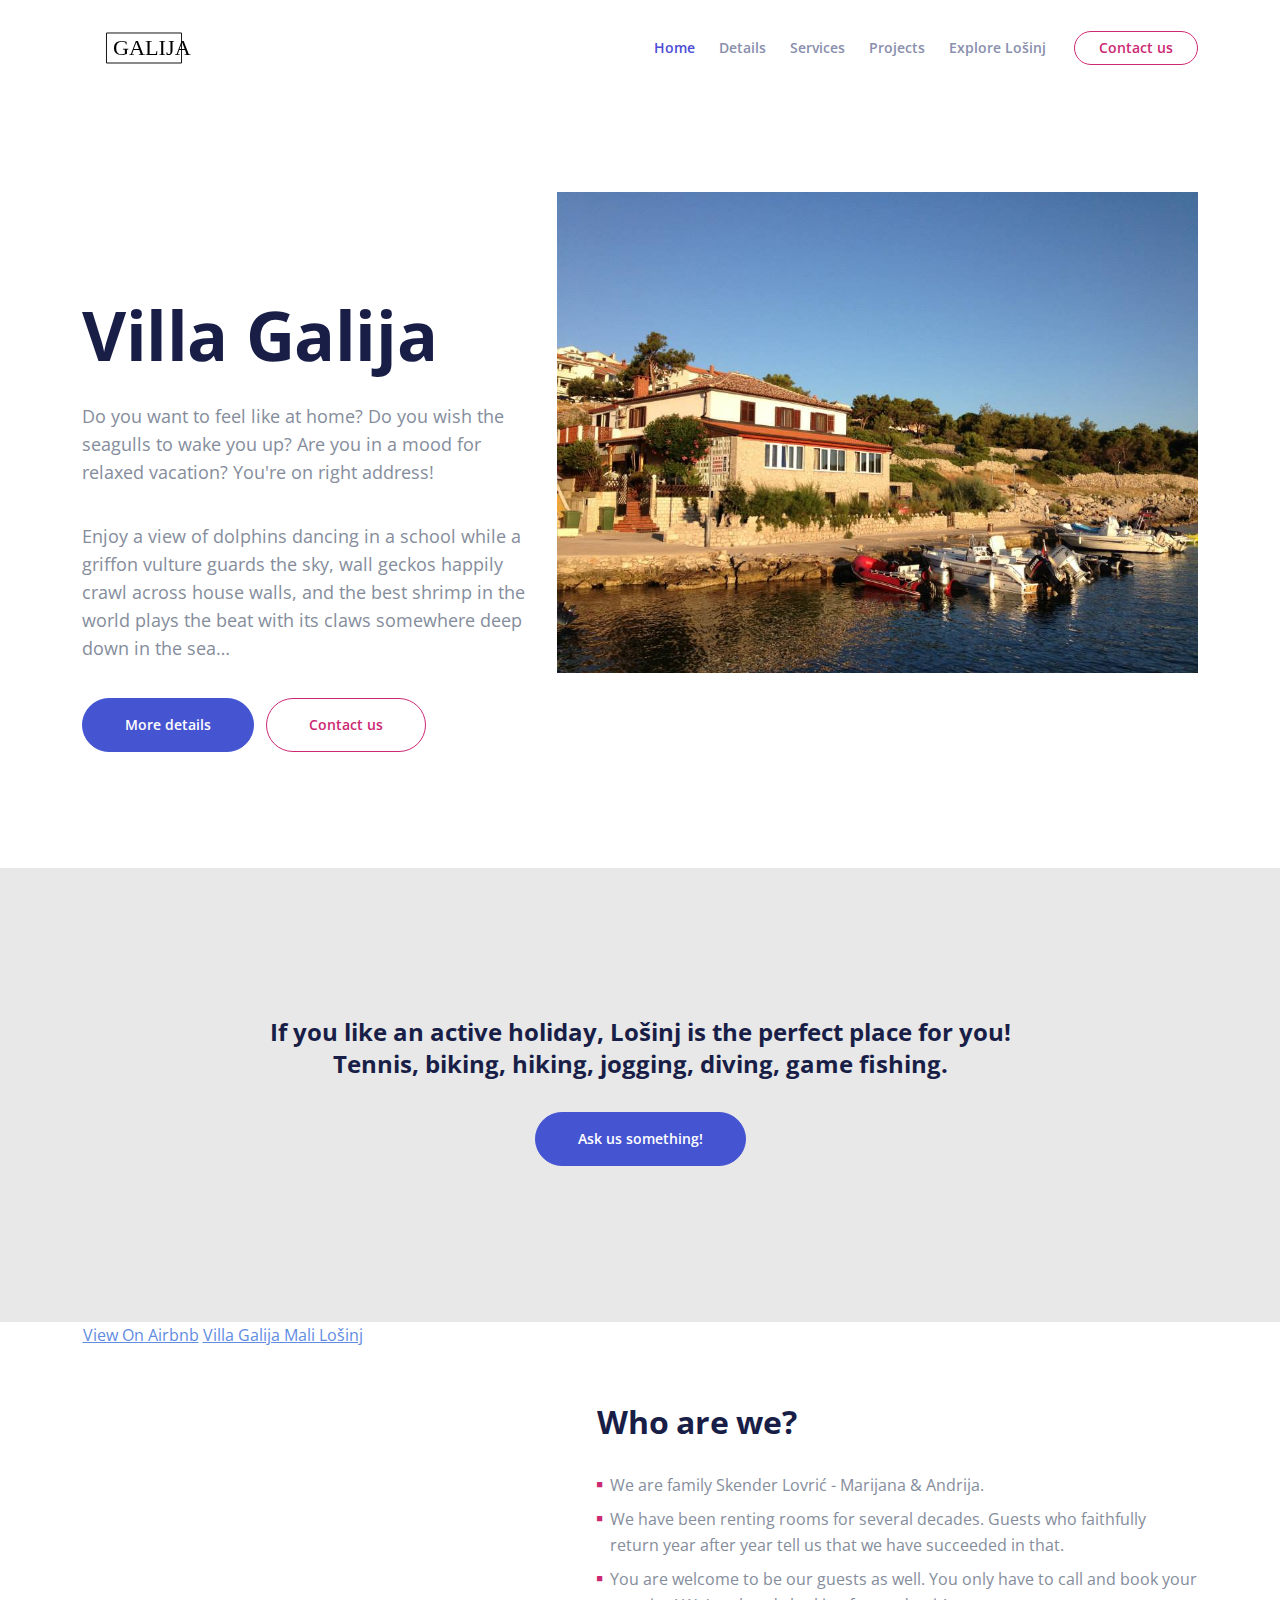
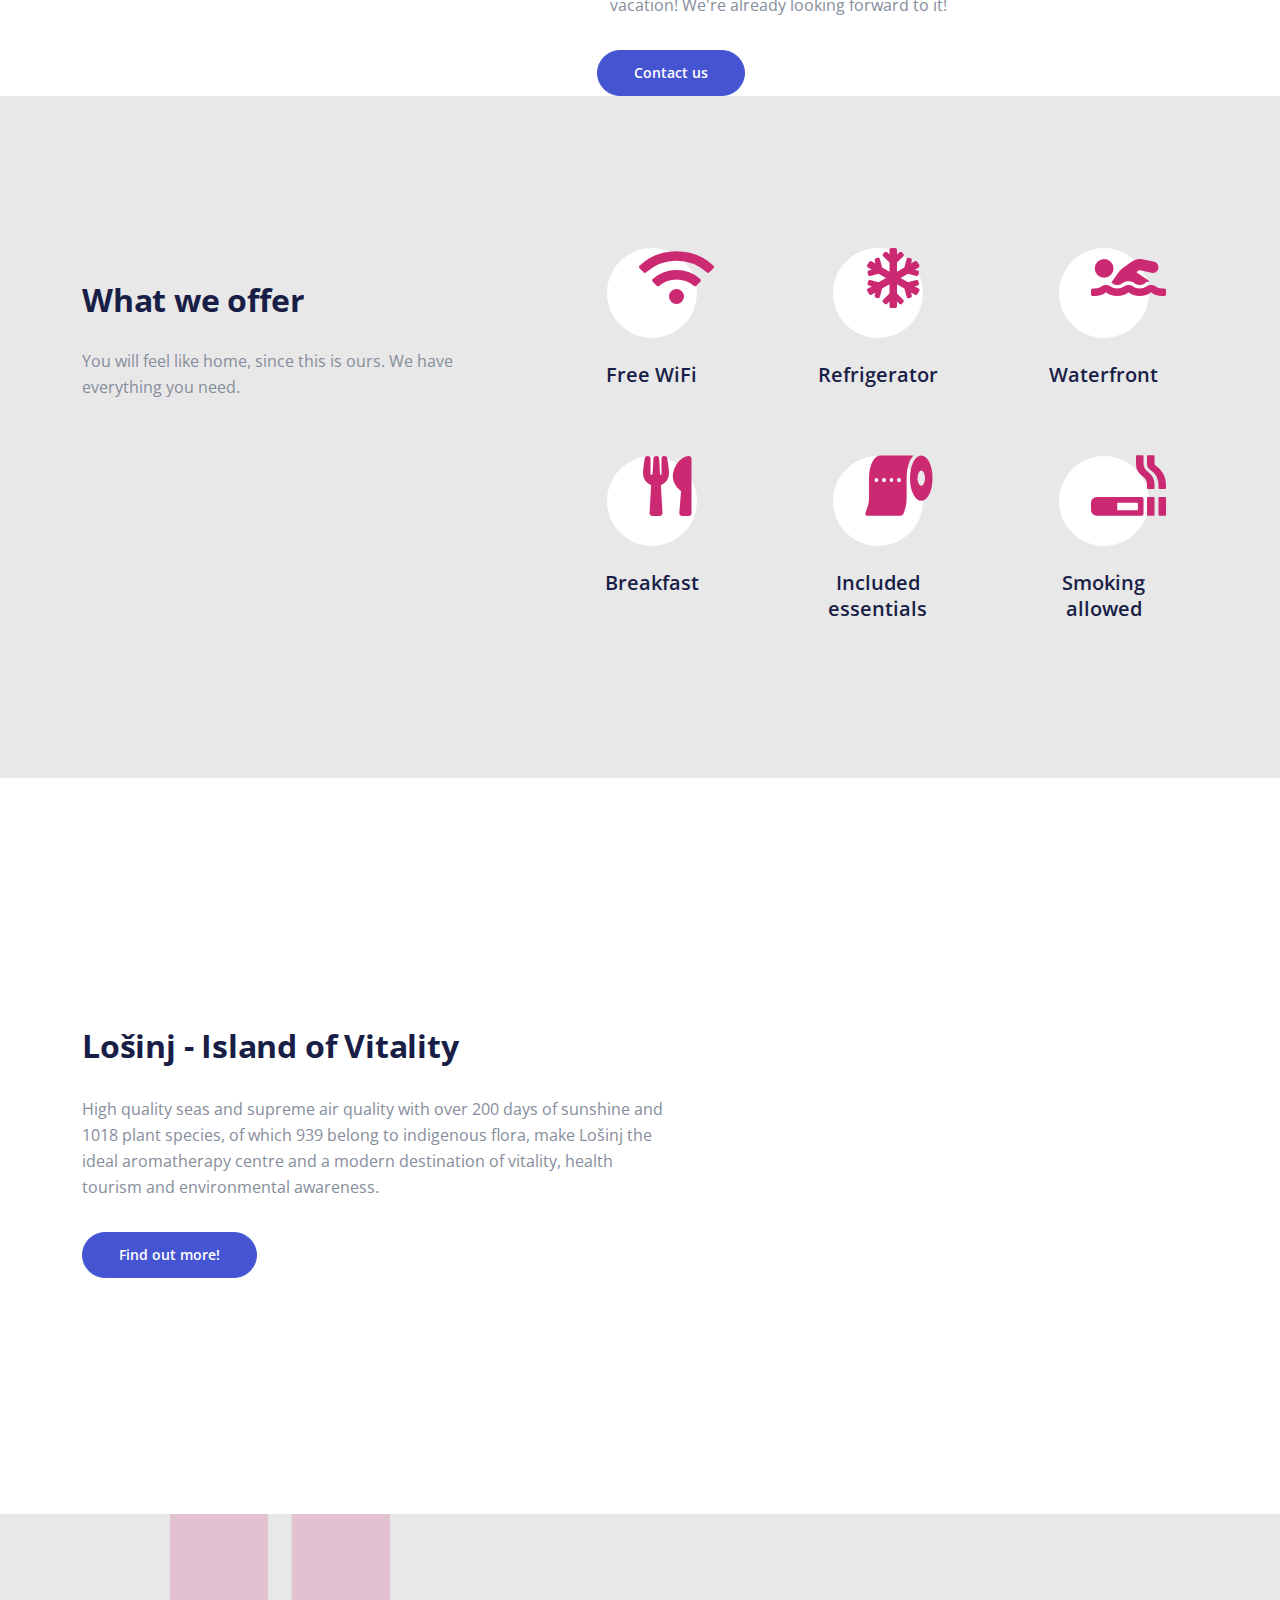
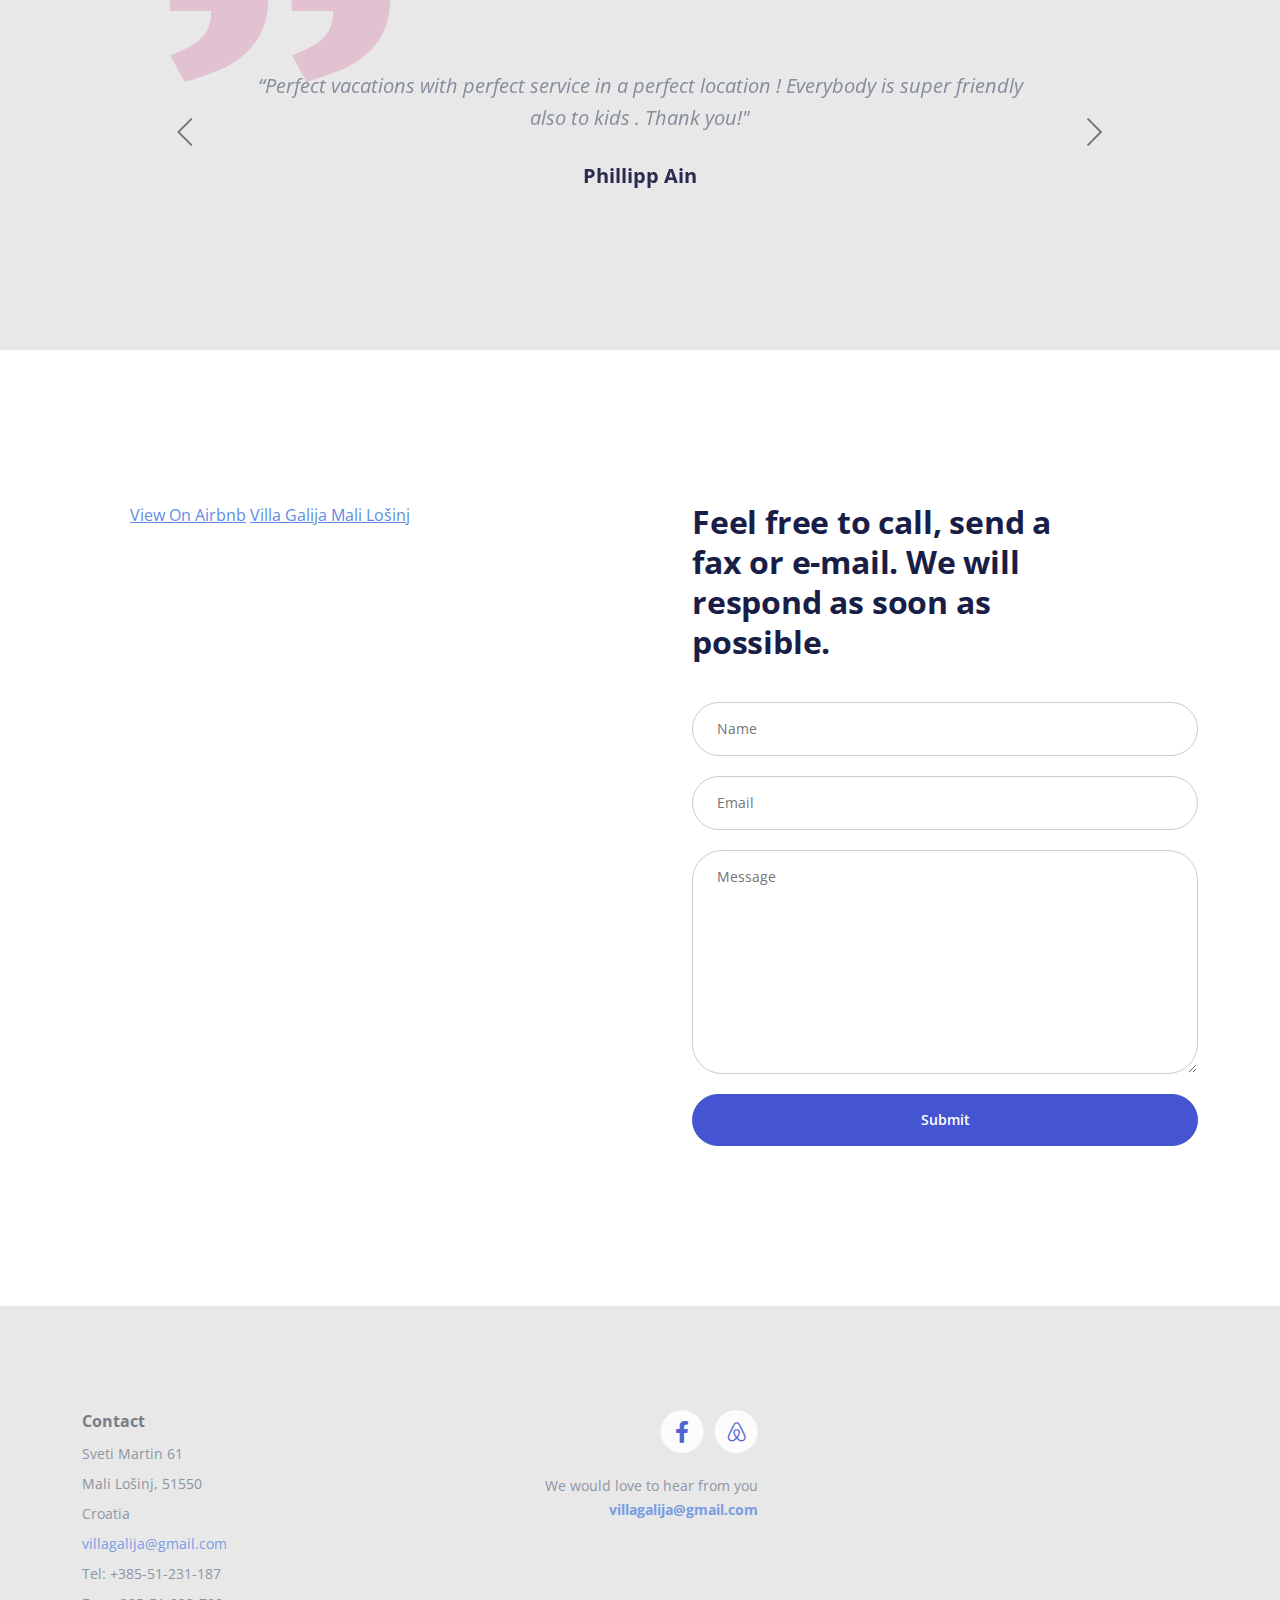
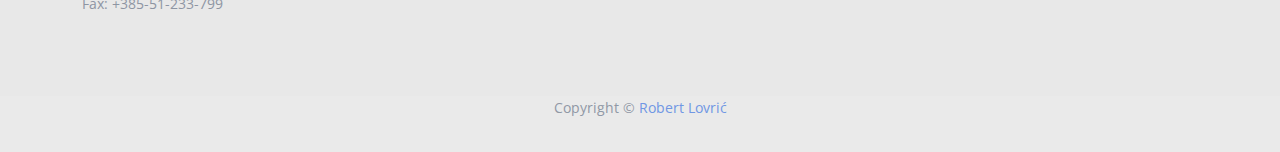
==== commit d247657a: "Merge branch 'main' of https://github.com/senseji/MMS-site into main" ====
--- a/index.html
+++ b/index.html
@@ -60,8 +60,8 @@
                 <div class="col-lg-7 col-xl-5">
                     <div class="text-container">
                         <h1 class="h1-large">Villa Galija</h1>
-                        <p class="p-large"></p>Do you want to feel like at home? Do you wish the seagulls to wake you up? Are you in a mood for relaxed vacation? You're on right address!</p>
-                        <p class="p-large"></p>Enjoy a view of dolphins dancing in a school while a griffon vulture guards the sky, wall geckos happily crawl across house walls, and the best shrimp in the world plays the beat with its claws somewhere deep down in the sea…</p>
+                        <p class="p-large">Do you want to feel like at home? Do you wish the seagulls to wake you up? Are you in a mood for relaxed vacation? You're on right address!</p>
+                        <p class="p-large">Enjoy a view of dolphins dancing in a school while a griffon vulture guards the sky, wall geckos happily crawl across house walls, and the best shrimp in the world plays the beat with its claws somewhere deep down in the sea…</p>
                         <a class="btn-solid-lg" href="#introduction">More details</a>
                         <a class="btn-outline-lg" href="#contact">Contact us</a>
                     </div>
@@ -367,4 +367,4 @@
     <script src="js/swiper.min.js"></script> 
     <script src="js/scripts.js"></script> 
 </body>
-</html>+</html>
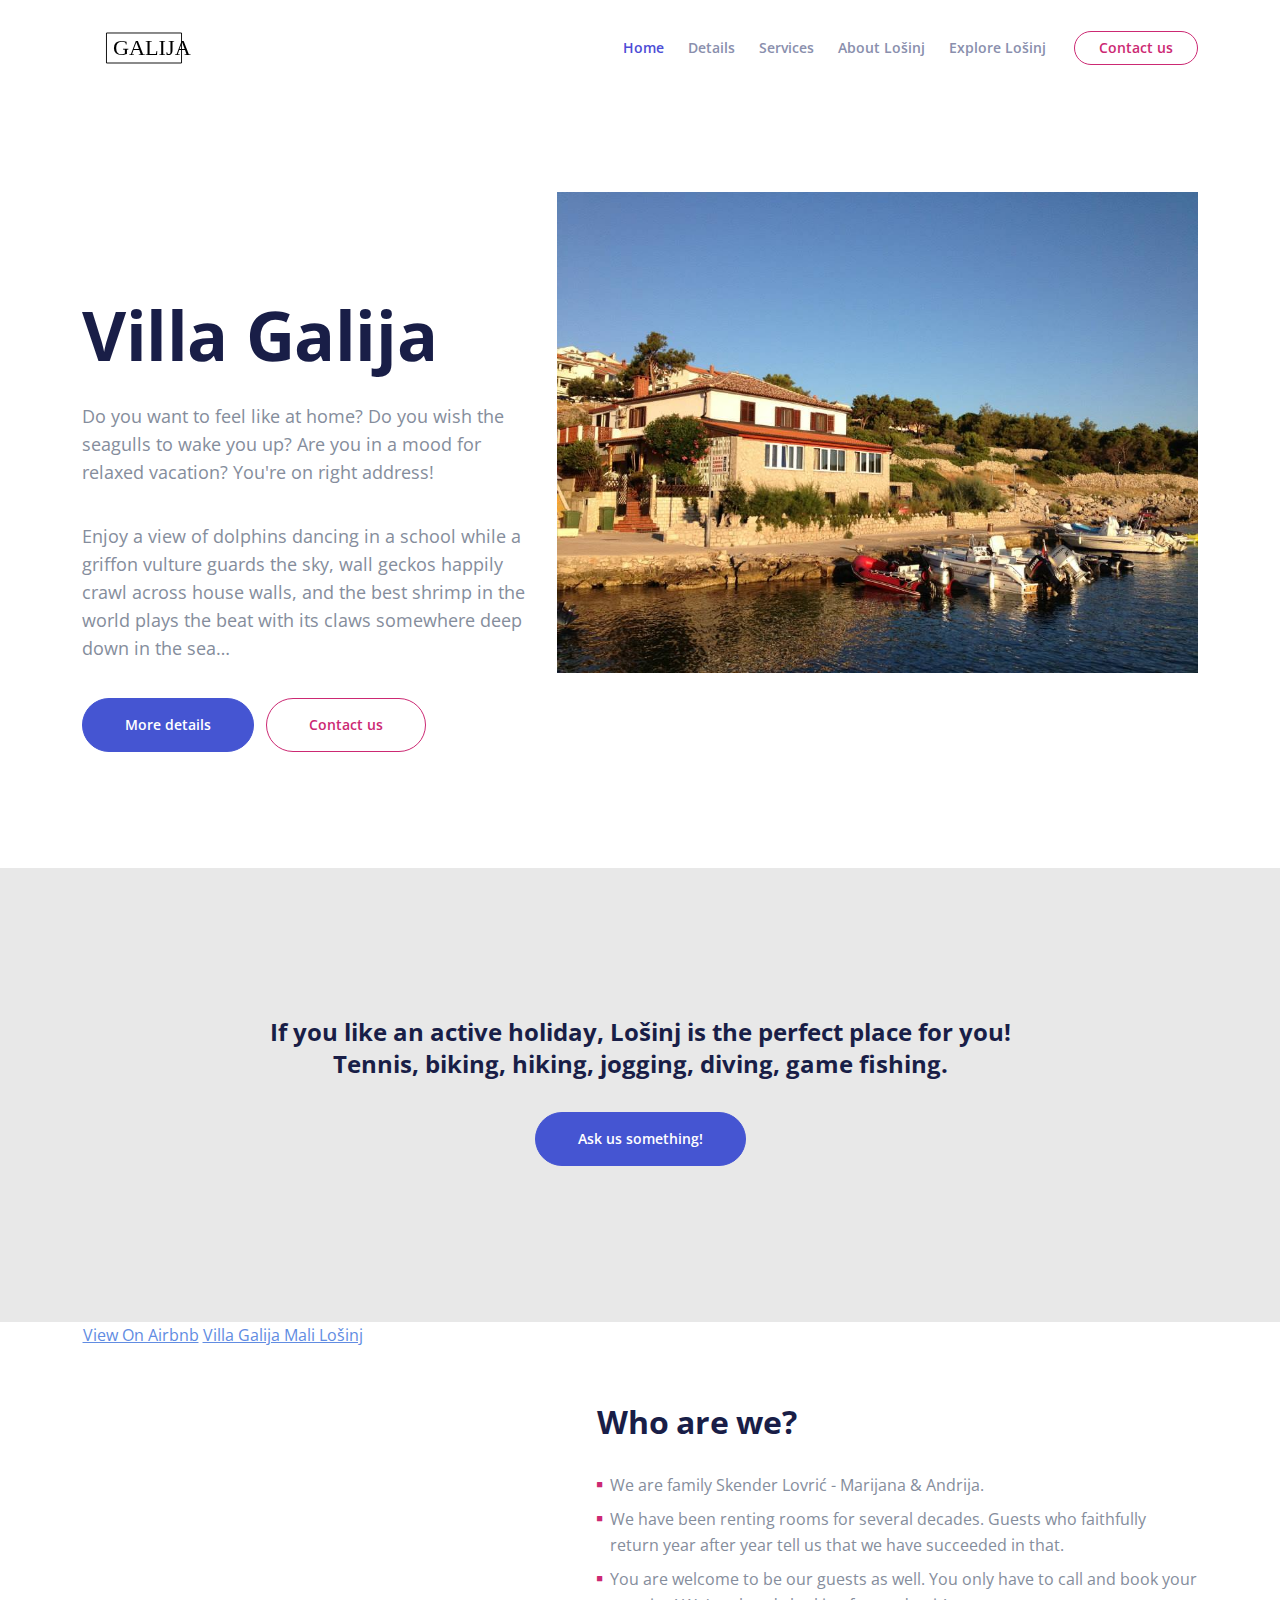
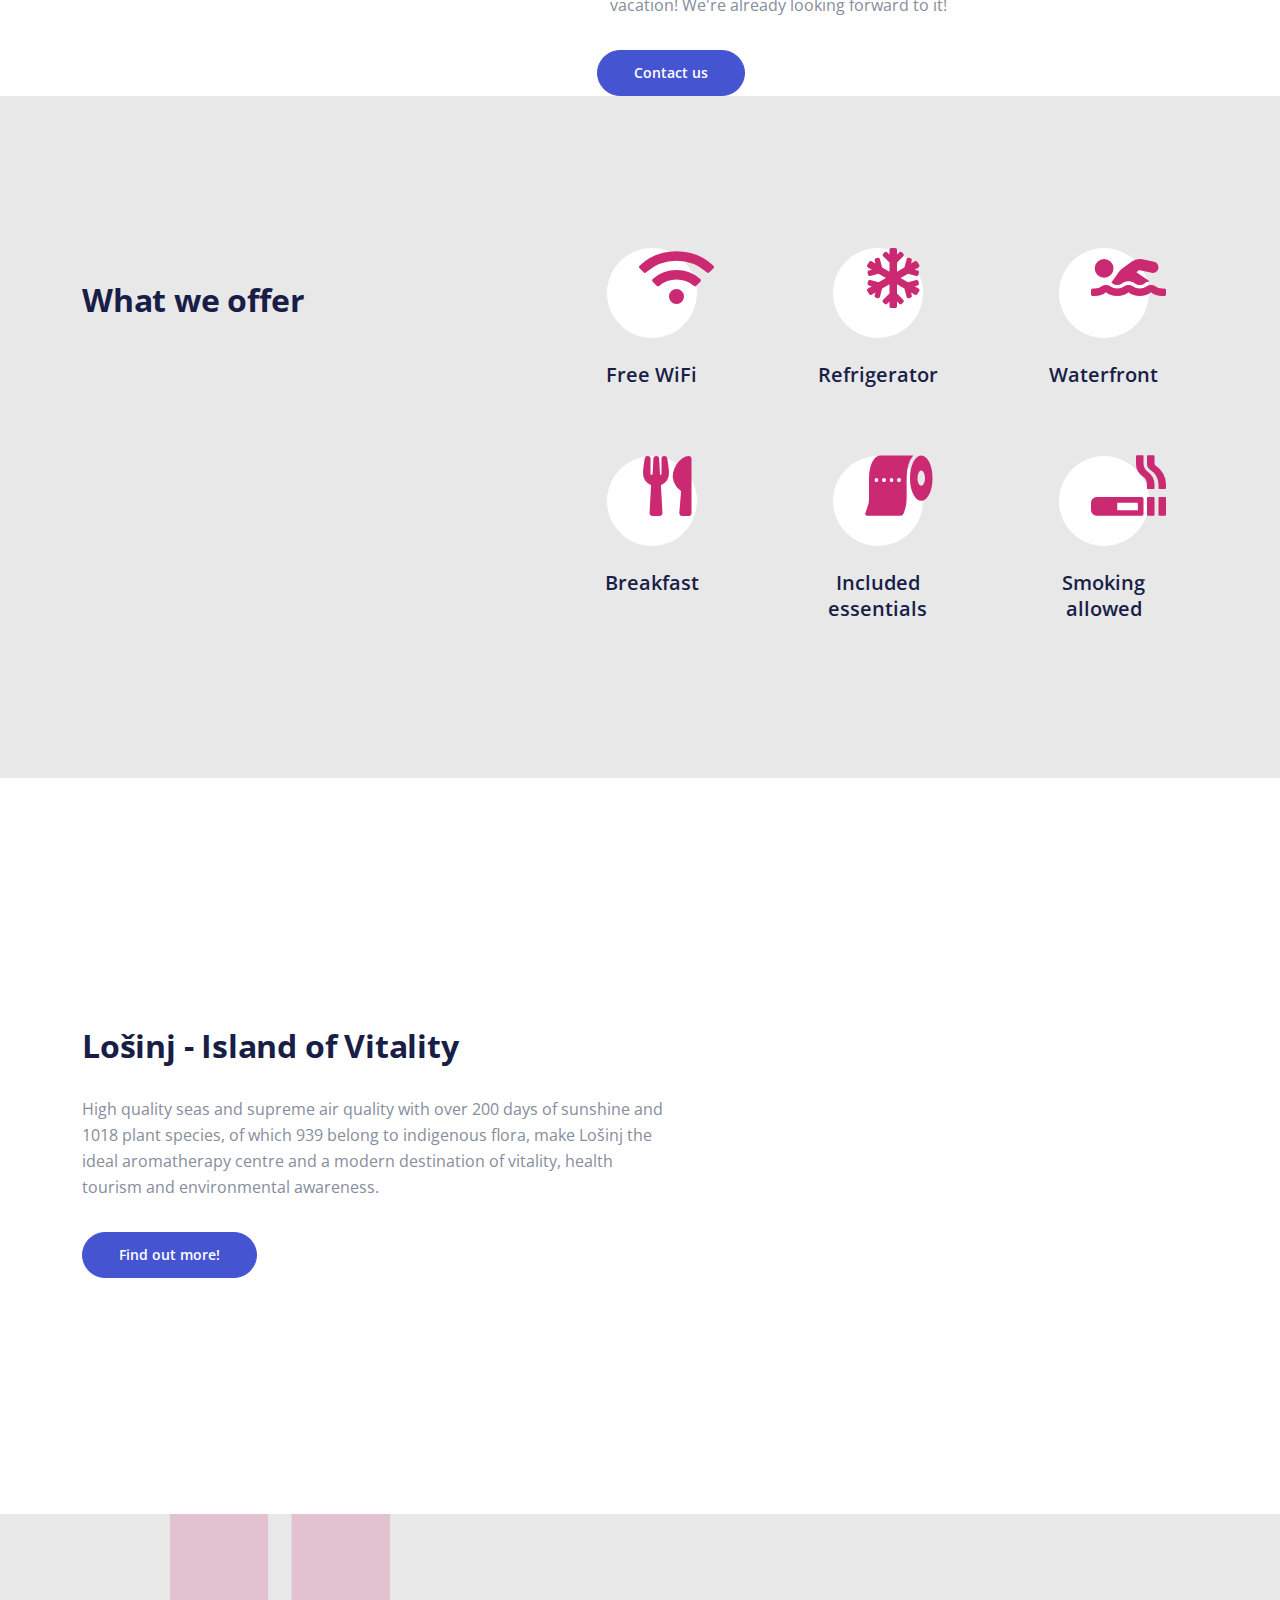
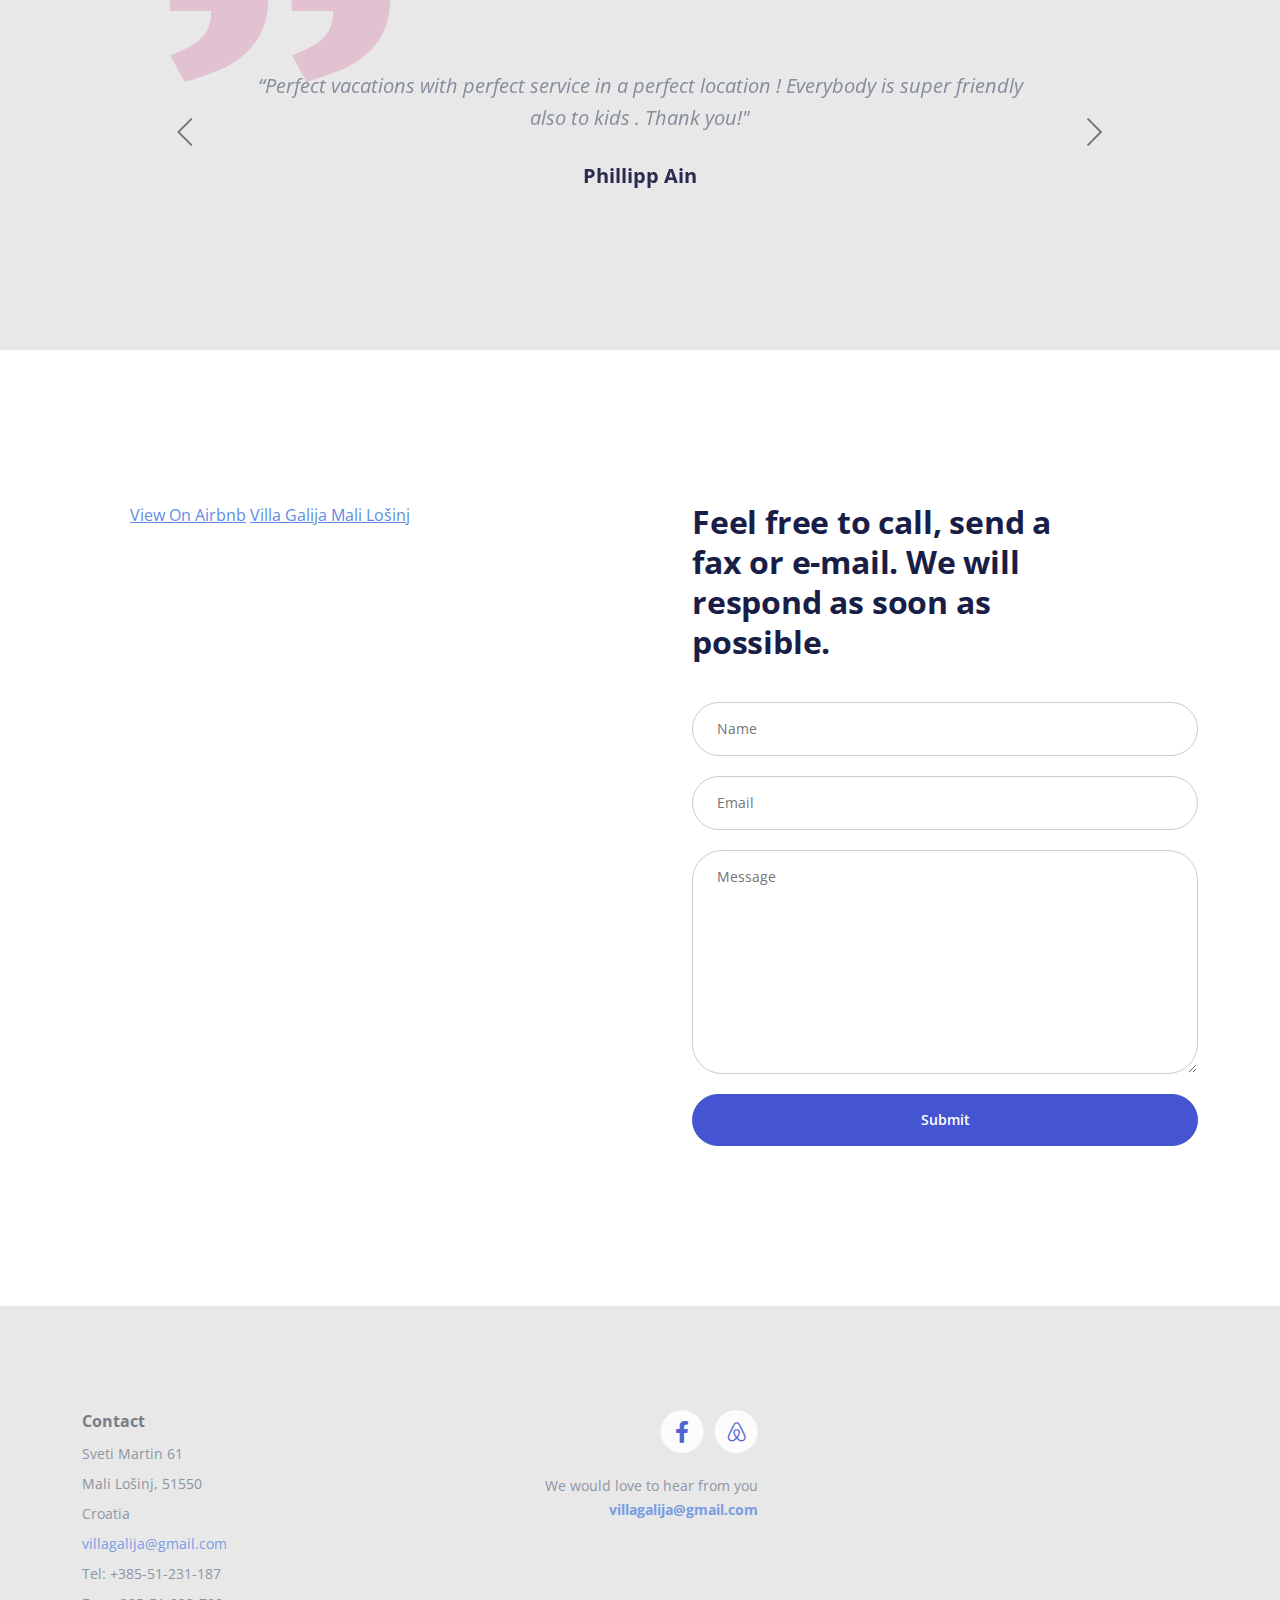
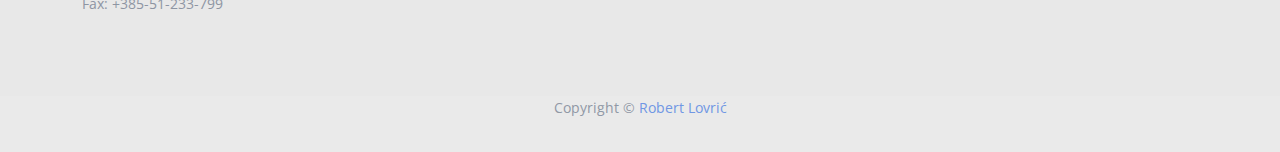
==== commit 2c5f22eb: "FINAL" ====
--- a/index.html
+++ b/index.html
@@ -1,31 +1,35 @@
 <!DOCTYPE html>
 <html lang="en">
+
 <head>
     <meta charset="utf-8">
     <meta name="viewport" content="width=device-width, initial-scale=1, shrink-to-fit=no">
 
     <title>Villa Galija - Mali Lošinj</title>
 
-    <link href="https://fonts.googleapis.com/css2?family=Open+Sans:ital,wght@0,400;0,600;0,700;1,400&display=swap" rel="stylesheet">
+    <link href="https://fonts.googleapis.com/css2?family=Open+Sans:ital,wght@0,400;0,600;0,700;1,400&display=swap"
+        rel="stylesheet">
     <link href="css/bootstrap.min.css" rel="stylesheet">
     <link href="css/fontawesome-all.min.css" rel="stylesheet">
     <link href="css/swiper.css" rel="stylesheet">
-	<link href="css/styles.css" rel="stylesheet">
-	
+    <link href="css/styles.css" rel="stylesheet">
+
 
     <link rel="icon" href="images/favicon.png">
 </head>
+
 <body>
-    
+
 
     <nav id="navbar" class="navbar navbar-expand-lg fixed-top navbar-light" aria-label="Main navigation">
         <div class="container">
 
-  
-            <a class="navbar-brand logo-image" href="index.html"><img src="images/logo.svg" alt="alternative"></a> 
-
-       
-            <button class="navbar-toggler p-0 border-0" type="button" id="navbarSideCollapse" aria-label="Toggle navigation">
+
+            <a class="navbar-brand logo-image" href="index.html"><img src="images/logo.svg" alt="alternative"></a>
+
+
+            <button class="navbar-toggler p-0 border-0" type="button" id="navbarSideCollapse"
+                aria-label="Toggle navigation">
                 <span class="navbar-toggler-icon"></span>
             </button>
 
@@ -35,13 +39,13 @@
                         <a class="nav-link active" aria-current="page" href="#header">Home</a>
                     </li>
                     <li class="nav-item">
-                        <a class="nav-link" href="#About us ">Details</a>
+                        <a class="nav-link" href="#details">Details</a>
                     </li>
                     <li class="nav-item">
                         <a class="nav-link" href="#services">Services</a>
                     </li>
                     <li class="nav-item">
-                        <a class="nav-link" href="#projects">Projects</a>
+                        <a class="nav-link" href="#about">About Lošinj</a>
                     </li>
                     <li class="nav-item">
                         <a class="nav-link" href="losinj.html">Explore Lošinj</a>
@@ -50,18 +54,21 @@
                 <span class="nav-item">
                     <a class="btn-outline-sm" href="#contact">Contact us</a>
                 </span>
-            </div> 
-        </div> 
+            </div>
+        </div>
     </nav>
-      
+
     <header id="header" class="header">
         <div class="container">
             <div class="row">
                 <div class="col-lg-7 col-xl-5">
                     <div class="text-container">
                         <h1 class="h1-large">Villa Galija</h1>
-                        <p class="p-large">Do you want to feel like at home? Do you wish the seagulls to wake you up? Are you in a mood for relaxed vacation? You're on right address!</p>
-                        <p class="p-large">Enjoy a view of dolphins dancing in a school while a griffon vulture guards the sky, wall geckos happily crawl across house walls, and the best shrimp in the world plays the beat with its claws somewhere deep down in the sea…</p>
+                        <p class="p-large">Do you want to feel like at home? Do you wish the seagulls to wake you up?
+                            Are you in a mood for relaxed vacation? You're on right address!</p>
+                        <p class="p-large">Enjoy a view of dolphins dancing in a school while a griffon vulture guards
+                            the sky, wall geckos happily crawl across house walls, and the best shrimp in the world
+                            plays the beat with its claws somewhere deep down in the sea…</p>
                         <a class="btn-solid-lg" href="#introduction">More details</a>
                         <a class="btn-outline-lg" href="#contact">Contact us</a>
                     </div>
@@ -69,36 +76,42 @@
                 <div class="col-lg-5 col-xl-7">
                     <div class="image-container">
                         <img class="img-fluid" src="images/header.jpg" alt="alternative">
-                    </div> 
-                </div> 
-            </div> 
-        </div> 
-    </header> 
+                    </div>
+                </div>
+            </div>
+        </div>
+    </header>
 
     <div class="basic-4 bg-gray">
         <div class="container">
             <div class="row">
                 <div class="col-lg-12">
-                    <h4>If you like an active holiday, Lošinj is the perfect place for you! Tennis, biking, hiking, jogging, diving, game fishing.</h4>
+                    <h4>If you like an active holiday, Lošinj is the perfect place for you! Tennis, biking, hiking,
+                        jogging, diving, game fishing.</h4>
                     <a class="btn-solid-lg" href="#contact">Ask us something!</a>
-                </div> 
-            </div> 
-        </div> 
-    </div> 
+                </div>
+            </div>
+        </div>
+    </div>
 
     <div id="details" class="basic-2">
         <div class="container">
             <div class="row">
                 <div class="col-lg-6 col-xl-5">
                     <div class="image-container">
-                        <div class="airbnb-embed-frame" data-id="37508622" data-view="home" style="width:450px;height:300px;margin:auto">
-                            <a href="https://www.airbnb.com/rooms/37508622?guests=1&amp;adults=1&amp;s=66&amp;unique_share_id=423b7d10-517b-4244-a69e-74ad62d87468&amp;source=embed_widget">View On Airbnb</a>
-                            <a href="https://www.airbnb.com/rooms/37508622?guests=1&amp;adults=1&amp;s=66&amp;unique_share_id=423b7d10-517b-4244-a69e-74ad62d87468&amp;source=embed_widget" rel="nofollow">Villa Galija Mali Lošinj</a>
-                            <script async="" src="https://www.airbnb.com/embeddable/airbnb_jssdk"></script></div>
-                    </div> 
-                </div> 
-
-                
+                        <div class="airbnb-embed-frame" data-id="37508622" data-view="home"
+                            style="width:450px;height:300px;margin:auto">
+                            <a
+                                href="https://www.airbnb.com/rooms/37508622?guests=1&amp;adults=1&amp;s=66&amp;unique_share_id=423b7d10-517b-4244-a69e-74ad62d87468&amp;source=embed_widget">View
+                                On Airbnb</a>
+                            <a href="https://www.airbnb.com/rooms/37508622?guests=1&amp;adults=1&amp;s=66&amp;unique_share_id=423b7d10-517b-4244-a69e-74ad62d87468&amp;source=embed_widget"
+                                rel="nofollow">Villa Galija Mali Lošinj</a>
+                            <script async="" src="https://www.airbnb.com/embeddable/airbnb_jssdk"></script>
+                        </div>
+                    </div>
+                </div>
+
+
                 <div class="col-lg-6 col-xl-7">
                     <div class="text-container">
                         <h2>Who are we?</h2>
@@ -109,21 +122,23 @@
                             </li>
                             <li class="d-flex">
                                 <i class="fas fa-square"></i>
-                                <div class="flex-grow-1">We have been renting rooms for several decades. Guests who faithfully return year after year tell us that we have succeeded in that.</div>
+                                <div class="flex-grow-1">We have been renting rooms for several decades. Guests who
+                                    faithfully return year after year tell us that we have succeeded in that.</div>
                             </li>
                             <li class="d-flex">
                                 <i class="fas fa-square"></i>
-                                <div class="flex-grow-1">​You are welcome to be our guests as well. You only have to call and book your vacation! We're already looking forward to it!</div>
+                                <div class="flex-grow-1">​You are welcome to be our guests as well. You only have to
+                                    call and book your vacation! We're already looking forward to it!</div>
                             </li>
-                        
+
                         </ul>
                         <a class="btn-solid-reg" href="article.html">Contact us</a>
-                    </div> 
-                </div> 
-            </div>
-        </div>
-    </div> 
-   
+                    </div>
+                </div>
+            </div>
+        </div>
+    </div>
+
 
 
     <div id="services" class="cards-1 bg-gray">
@@ -132,13 +147,12 @@
                 <div class="col-lg-5">
                     <div class="text-container">
                         <h2> What we offer</h2>
-                        <p>You will feel like home, since this is ours. We have everything you need.</p>
-                    </div> 
+                    </div>
                 </div>
                 <div class="col-lg-7">
                     <div class="card-container">
 
-                 
+
                         <div class="card">
                             <div class="card-icon">
                                 <span class="fas fa-wifi"></span>
@@ -147,7 +161,7 @@
                                 <h5 class="card-title">Free WiFi</h5>
                             </div>
                         </div>
-       
+
                         <div class="card">
                             <div class="card-icon">
                                 <span class="fas fa-snowflake"></span>
@@ -157,7 +171,7 @@
                             </div>
                         </div>
 
-                       
+
                         <div class="card">
                             <div class="card-icon">
                                 <span class="fas fa-swimmer"></span>
@@ -167,7 +181,7 @@
                                 </h5>
                             </div>
                         </div>
-                      
+
                         <div class="card">
                             <div class="card-icon">
                                 <span class="fas fa-utensils"></span>
@@ -176,7 +190,7 @@
                                 <h5 class="card-title">Breakfast</h5>
                             </div>
                         </div>
-                      
+
                         <div class="card">
                             <div class="card-icon">
                                 <span class="fas fa-toilet-paper"></span>
@@ -185,7 +199,7 @@
                                 <h5 class="card-title">Included essentials</h5>
                             </div>
                         </div>
-                    
+
                         <div class="card">
                             <div class="card-icon">
                                 <span class="fas fa-smoking"></span>
@@ -194,40 +208,47 @@
                                 <h5 class="card-title">Smoking allowed</h5>
                             </div>
                         </div>
-                    
-
-                    </div> 
-                </div> 
-            </div> 
-        </div> 
-    </div>
-  
-
-
-
-    <div class="basic-3">
+
+
+                    </div>
+                </div>
+            </div>
+        </div>
+    </div>
+
+
+
+
+    <div id="about" class="basic-3">
         <div class="container">
             <div class="row">
                 <div class="col-lg-6 col-xl-7">
                     <div class="text-container">
                         <h2>Lošinj - Island of Vitality</h2>
-                        <p>High quality seas and supreme air quality with over 200 days of sunshine and 1018 plant species, of which 939 belong to indigenous flora, make Lošinj the ideal aromatherapy centre and a modern destination of vitality, health tourism and environmental awareness. </p>
+                        <p>High quality seas and supreme air quality with over 200 days of sunshine and 1018 plant
+                            species, of which 939 belong to indigenous flora, make Lošinj the ideal aromatherapy centre
+                            and a modern destination of vitality, health tourism and environmental awareness. </p>
                         <a class="btn-solid-reg" href="losinj.html">Find out more!</a>
-                    </div> 
+                    </div>
                 </div>
                 <div class="col-lg-6 col-xl-5">
-                    
-                        <iframe src="https://www.facebook.com/plugins/video.php?height=314&href=https%3A%2F%2Fwww.facebook.com%2Fvisitlosinj%2Fvideos%2F3604344909586502%2F&show_text=false&width=560&t=0" width="560" height="314" style="border:none;overflow:hidden" scrolling="no" frameborder="0" allowfullscreen="true" allow="autoplay; clipboard-write; encrypted-media; picture-in-picture; web-share" allowFullScreen="true"></iframe>
-                    
-                </div> 
-            </div>
-        </div> 
-    </div> 
-   
-
-
-
-   
+
+                    <iframe
+                        src="https://www.facebook.com/plugins/video.php?height=314&href=https%3A%2F%2Fwww.facebook.com%2Fvisitlosinj%2Fvideos%2F3604344909586502%2F&show_text=false&width=560&t=0"
+                        width="560" height="314" style="border:none;overflow:hidden" scrolling="no" frameborder="0"
+                        allowfullscreen="true"
+                        allow="autoplay; clipboard-write; encrypted-media; picture-in-picture; web-share"
+                        allowFullScreen="true"></iframe>
+
+                </div>
+            </div>
+        </div>
+    </div>
+
+
+
+
+
 
     <div class="slider-1 bg-gray">
         <img class="quotes-decoration" src="images/quotes.svg" alt="alternative">
@@ -235,53 +256,61 @@
             <div class="row">
                 <div class="col-lg-12">
 
-                
+
                     <div class="slider-container">
                         <div class="swiper-container card-slider">
                             <div class="swiper-wrapper">
-                                
-                               
+
+
                                 <div class="swiper-slide">
-                                    <p class="testimonial-text">“Perfect vacations with perfect service in a perfect location ! 
+                                    <p class="testimonial-text">“Perfect vacations with perfect service in a perfect
+                                        location !
                                         Everybody is super friendly also to kids . Thank you!"</p>
                                     <div class="testimonial-author">Phillipp Ain</div>
-                                </div> 
-        
+                                </div>
+
                                 <div class="swiper-slide">
-                                    <p class="testimonial-text">“Very hospitable owners, incredibly beautiful location, right on the small port of Sveti Martin, come there every year ❤ ”</p>
+                                    <p class="testimonial-text">“Very hospitable owners, incredibly beautiful location,
+                                        right on the small port of Sveti Martin, come there every year ❤ ”</p>
                                     <div class="testimonial-author">Claudia Nitsche</div>
 
                                 </div>
-        
+
                                 <div class="swiper-slide">
-                                    <p class="testimonial-text">“very familiar atmosphere clean rooms and from the window I can see the sea for 12 years pure relaxation.”</p>
+                                    <p class="testimonial-text">“very familiar atmosphere clean rooms and from the
+                                        window I can see the sea for 12 years pure relaxation.”</p>
                                     <div class="testimonial-author">Gertrude Mehler</div>
 
-                                </div> 
-        
-                            </div> 
-        
+                                </div>
+
+                            </div>
+
                             <div class="swiper-button-next"></div>
                             <div class="swiper-button-prev"></div>
-                         
-                        </div> 
-                    </div> 
-
-                </div>
-            </div> 
-        </div> 
+
+                        </div>
+                    </div>
+
+                </div>
+            </div>
+        </div>
     </div>
     <div id="contact" class="form-1">
         <div class="container">
             <div class="row">
                 <div class="col-lg-6">
                     <div class="image-container">
-                        <div class="airbnb-embed-frame" data-id="37508622" data-view="home" style="width:450px;height:300px;margin:auto">
-                            <a href="https://www.airbnb.com/rooms/37508622?guests=1&amp;adults=1&amp;s=66&amp;unique_share_id=423b7d10-517b-4244-a69e-74ad62d87468&amp;source=embed_widget">View On Airbnb</a>
-                            <a href="https://www.airbnb.com/rooms/37508622?guests=1&amp;adults=1&amp;s=66&amp;unique_share_id=423b7d10-517b-4244-a69e-74ad62d87468&amp;source=embed_widget" rel="nofollow">Villa Galija Mali Lošinj</a>
-                            <script async="" src="https://www.airbnb.com/embeddable/airbnb_jssdk"></script></div>
-                    </div> 
-                </div> 
+                        <div class="airbnb-embed-frame" data-id="37508622" data-view="home"
+                            style="width:450px;height:300px;margin:auto">
+                            <a
+                                href="https://www.airbnb.com/rooms/37508622?guests=1&amp;adults=1&amp;s=66&amp;unique_share_id=423b7d10-517b-4244-a69e-74ad62d87468&amp;source=embed_widget">View
+                                On Airbnb</a>
+                            <a href="https://www.airbnb.com/rooms/37508622?guests=1&amp;adults=1&amp;s=66&amp;unique_share_id=423b7d10-517b-4244-a69e-74ad62d87468&amp;source=embed_widget"
+                                rel="nofollow">Villa Galija Mali Lošinj</a>
+                            <script async="" src="https://www.airbnb.com/embeddable/airbnb_jssdk"></script>
+                        </div>
+                    </div>
+                </div>
                 <div class="col-lg-6">
                     <div class="text-container">
                         <h2>Feel free to call, send a fax or e-mail. We will respond as soon as possible.</h2>
@@ -300,12 +329,12 @@
                                 <button type="submit" class="form-control-submit-button">Submit</button>
                             </div>
                         </form>
-                      
-                    </div> 
-                </div>
-            </div> 
-        </div> 
-    </div> 
+
+                    </div>
+                </div>
+            </div>
+        </div>
+    </div>
 
 
     <div class="footer bg-gray">
@@ -338,33 +367,35 @@
                                 <i class="fab fa-airbnb fa-stack-1x"></i>
                             </a>
                         </span>
-                        <p class="p-small">We would love to hear from you <a href="mailto:villagalija@gmail.com"><strong>villagalija@gmail.com</strong></a></p>
-                    </div> 
-                </div> 
-            </div> 
-        </div> 
-    </div> 
-
-
-   
+                        <p class="p-small">We would love to hear from you <a
+                                href="mailto:villagalija@gmail.com"><strong>villagalija@gmail.com</strong></a></p>
+                    </div>
+                </div>
+            </div>
+        </div>
+    </div>
+
+
+
     <div class="copyright bg-gray">
         <div class="container">
             <div class="row">
                 <div class="col-lg-12">
                     <p class="p-small">Copyright © <a href="https://github.com/senseji/">Robert Lovrić</a></p>
-                </div> 
-            </div> 
-        </div> 
-    </div> 
-    
-
-  
+                </div>
+            </div>
+        </div>
+    </div>
+
+
+
     <button onclick="topFunction()" id="myBtn">
         <img src="images/up-arrow.png" alt="alternative">
     </button>
-  
-    <script src="js/bootstrap.min.js"></script> 
-    <script src="js/swiper.min.js"></script> 
-    <script src="js/scripts.js"></script> 
+
+    <script src="js/bootstrap.min.js"></script>
+    <script src="js/swiper.min.js"></script>
+    <script src="js/scripts.js"></script>
 </body>
-</html>
+
+</html>--- a/css/styles.css
+++ b/css/styles.css
@@ -1,39 +1,4 @@
-/* Description: Master CSS file */
-
-/*****************************************
-Table Of Contents:
-- General Styles
-- Navigation
-- Header
-- Statistics
-- Introduction
-- Details 1
-- Services
-- Details 2
-- Invitation
-- Projects
-- Testimonials
-- Contact
-- Footer
-- Copyright
-- Back To Top Button
-- Extra Pages
-- Media Queries
-******************************************/
-
-/*****************************************
-Colors:
-- Backgrounds - light gray #f9fafe
-- Headings text - black #191e47
-- Body text - dark gray #6c717b
-- Buttons, icons - blue #4555d2
-- Buttons, icons, bullets - red #cc2973
-******************************************/
-
-
-/**************************/
-/*     General Styles     */
-/**************************/
+
 body,
 html {
     width: 100%;
@@ -460,35 +425,6 @@
 	margin-top: 5rem;
 }
 
-
-/**********************/
-/*     Statistics     */
-/**********************/
-.counter {
-	padding-top: 4.5rem;
-	padding-bottom: 5.5rem;
-	text-align: center;
-}
-
-.counter .counter-cell {
-	margin-bottom: 4rem;
-}
-
-.counter .purecounter {
-	margin-bottom: 1.5rem;
-	color: #191e47;
-	font-weight: 400;
-	font-size: 4rem;
-	line-height: 2rem;
-}
-
-.counter .counter-info {
-	color: #6d717a;
-	font-size: 0.875rem;
-	line-height: 1.5rem;
-}
-
-
 /************************/
 /*     Introduction     */
 /************************/
@@ -748,6 +684,20 @@
 	color: #2b2b4f;
 }
 
+
+
+.container-fluid {
+	margin-left: 0.0em;
+	margin-right: 0.0em;
+	margin-top: 1em;
+	margin-bottom: 1em;
+}
+
+.header-losinj {
+	background-color:hsl(0, 0%, 89%);
+	margin-bottom:5em;
+	text-align: center;
+}
 
 /*******************/
 /*     Contact     */
@@ -945,6 +895,15 @@
 	margin-bottom: 0.5rem;
 }
 
+.carousel {
+	margin-left: 5%;
+	margin-right: 5% ;
+	margin-bottom: 5% ;
+}
+.card a {
+
+	color:green;
+}
 
 /*************************/
 /*     Media Queries     */
@@ -986,6 +945,7 @@
 	.cards-1 .card {
 		margin-right: 2rem;
 		margin-left: 2rem;
+		
 	}
 	/* end of services */
 
@@ -1248,11 +1208,13 @@
 		display: inline-block;
 		width: 296px;
 		vertical-align: top;
+		margin-top: 2rem;
+		margin-bottom: 2rem;
 	}
 
 	.ex-cards-1 .card:nth-of-type(3n+2) {
-		margin-right: 1rem;
-		margin-left: 1rem;
+		margin-right: 2rem;
+		margin-left: 2rem;
 	}
 	/* end of extra pages */
 }
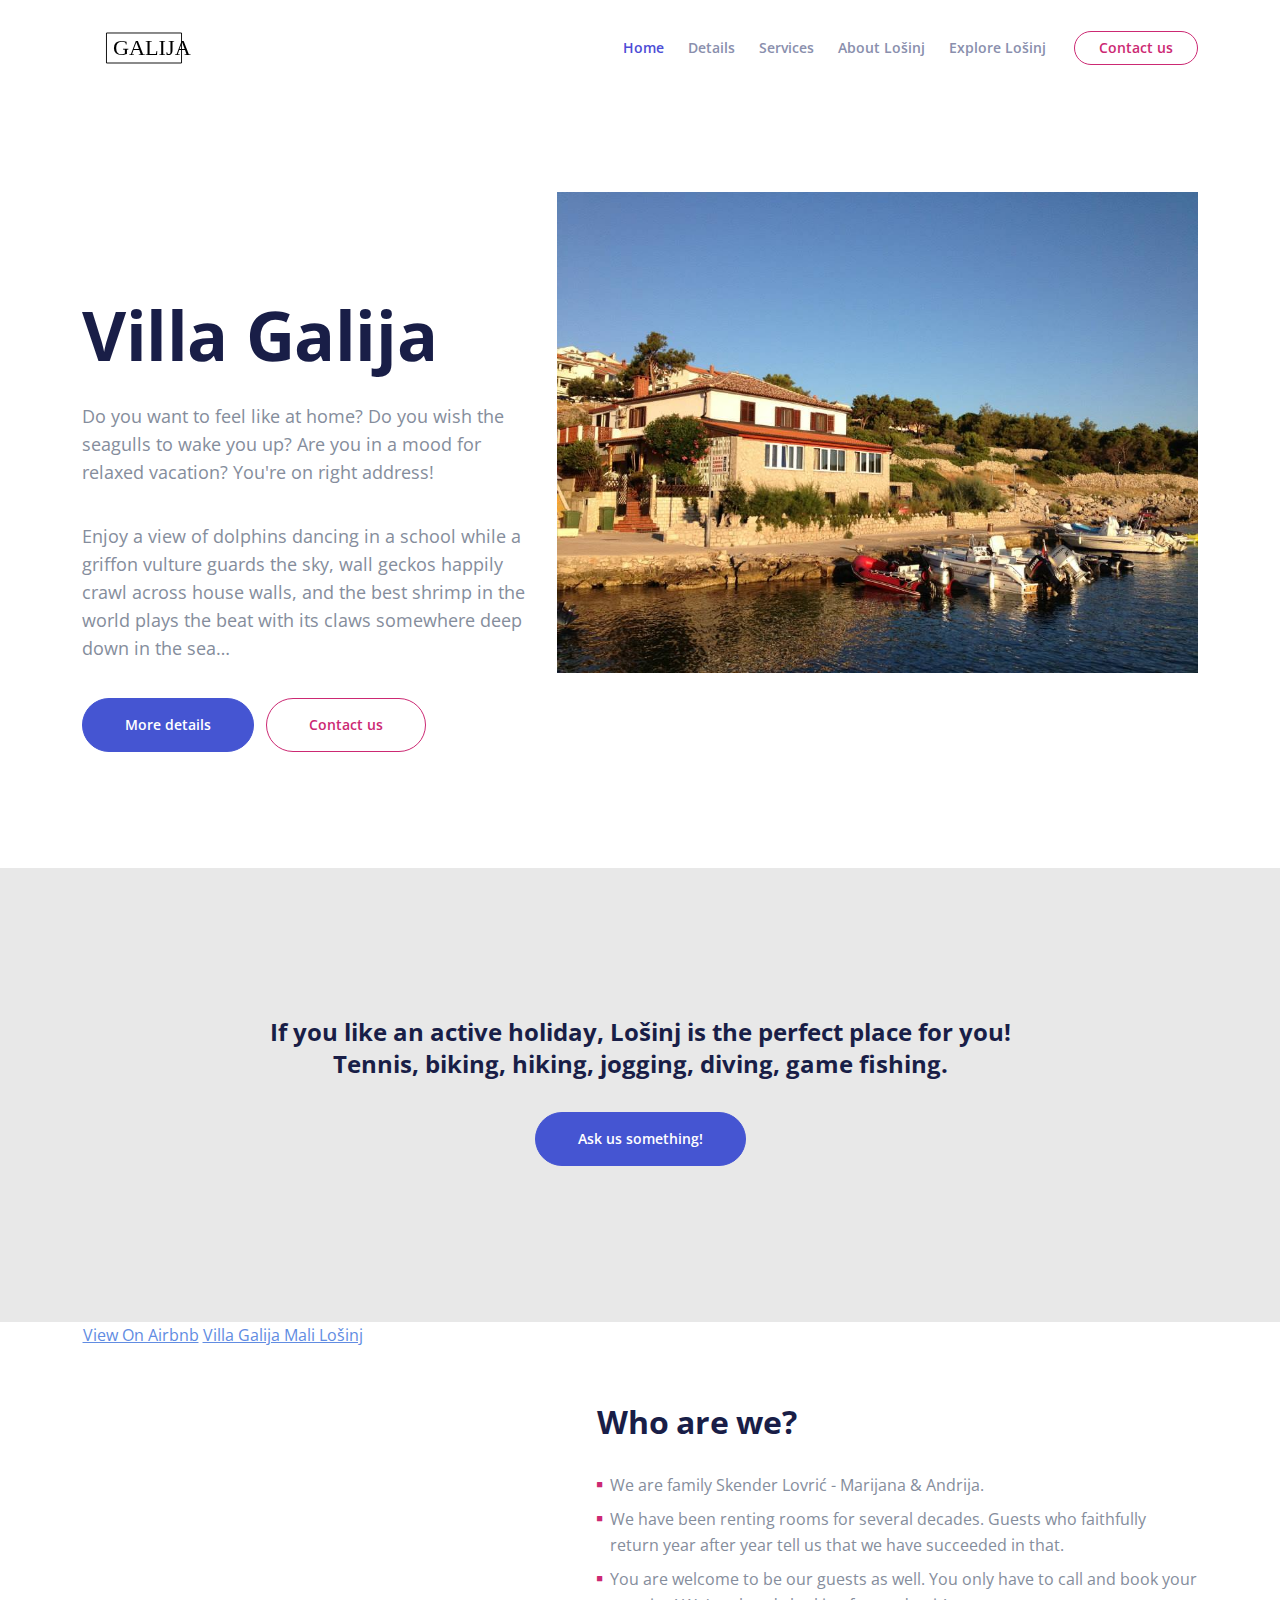
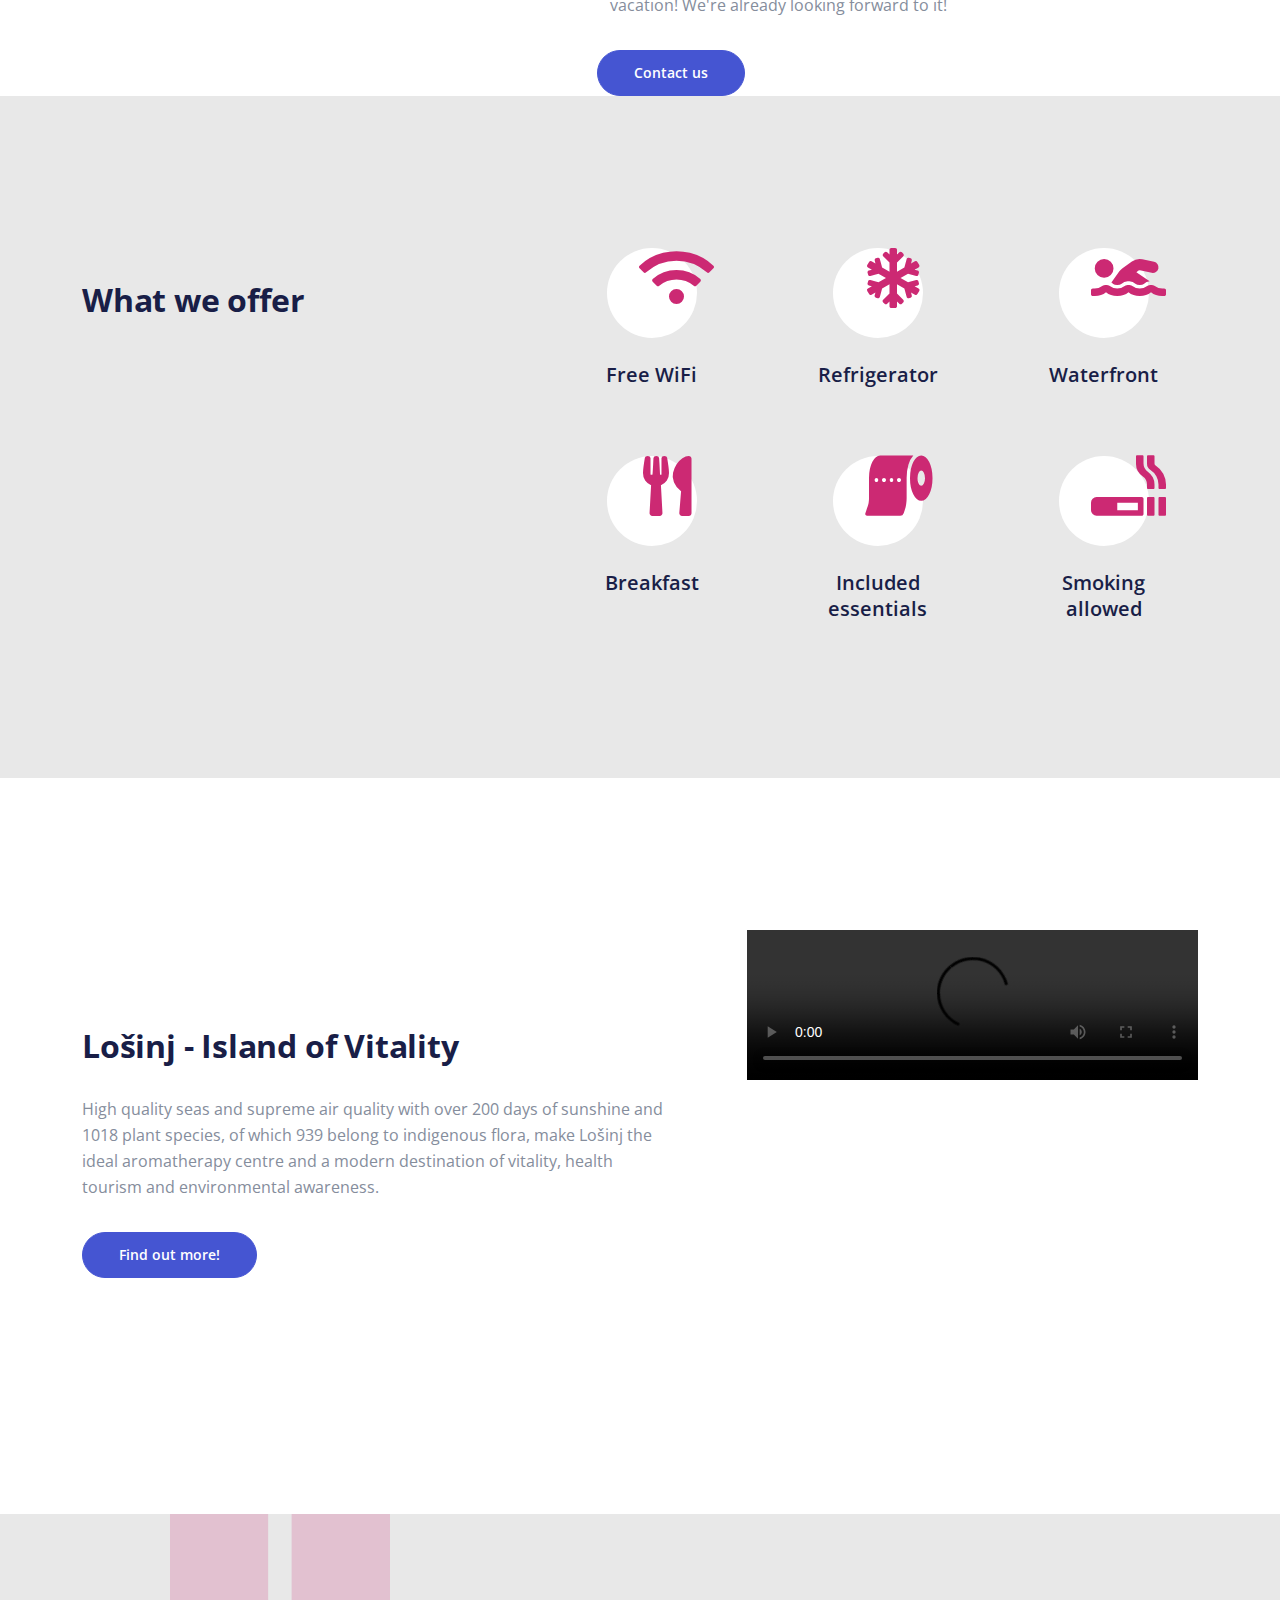
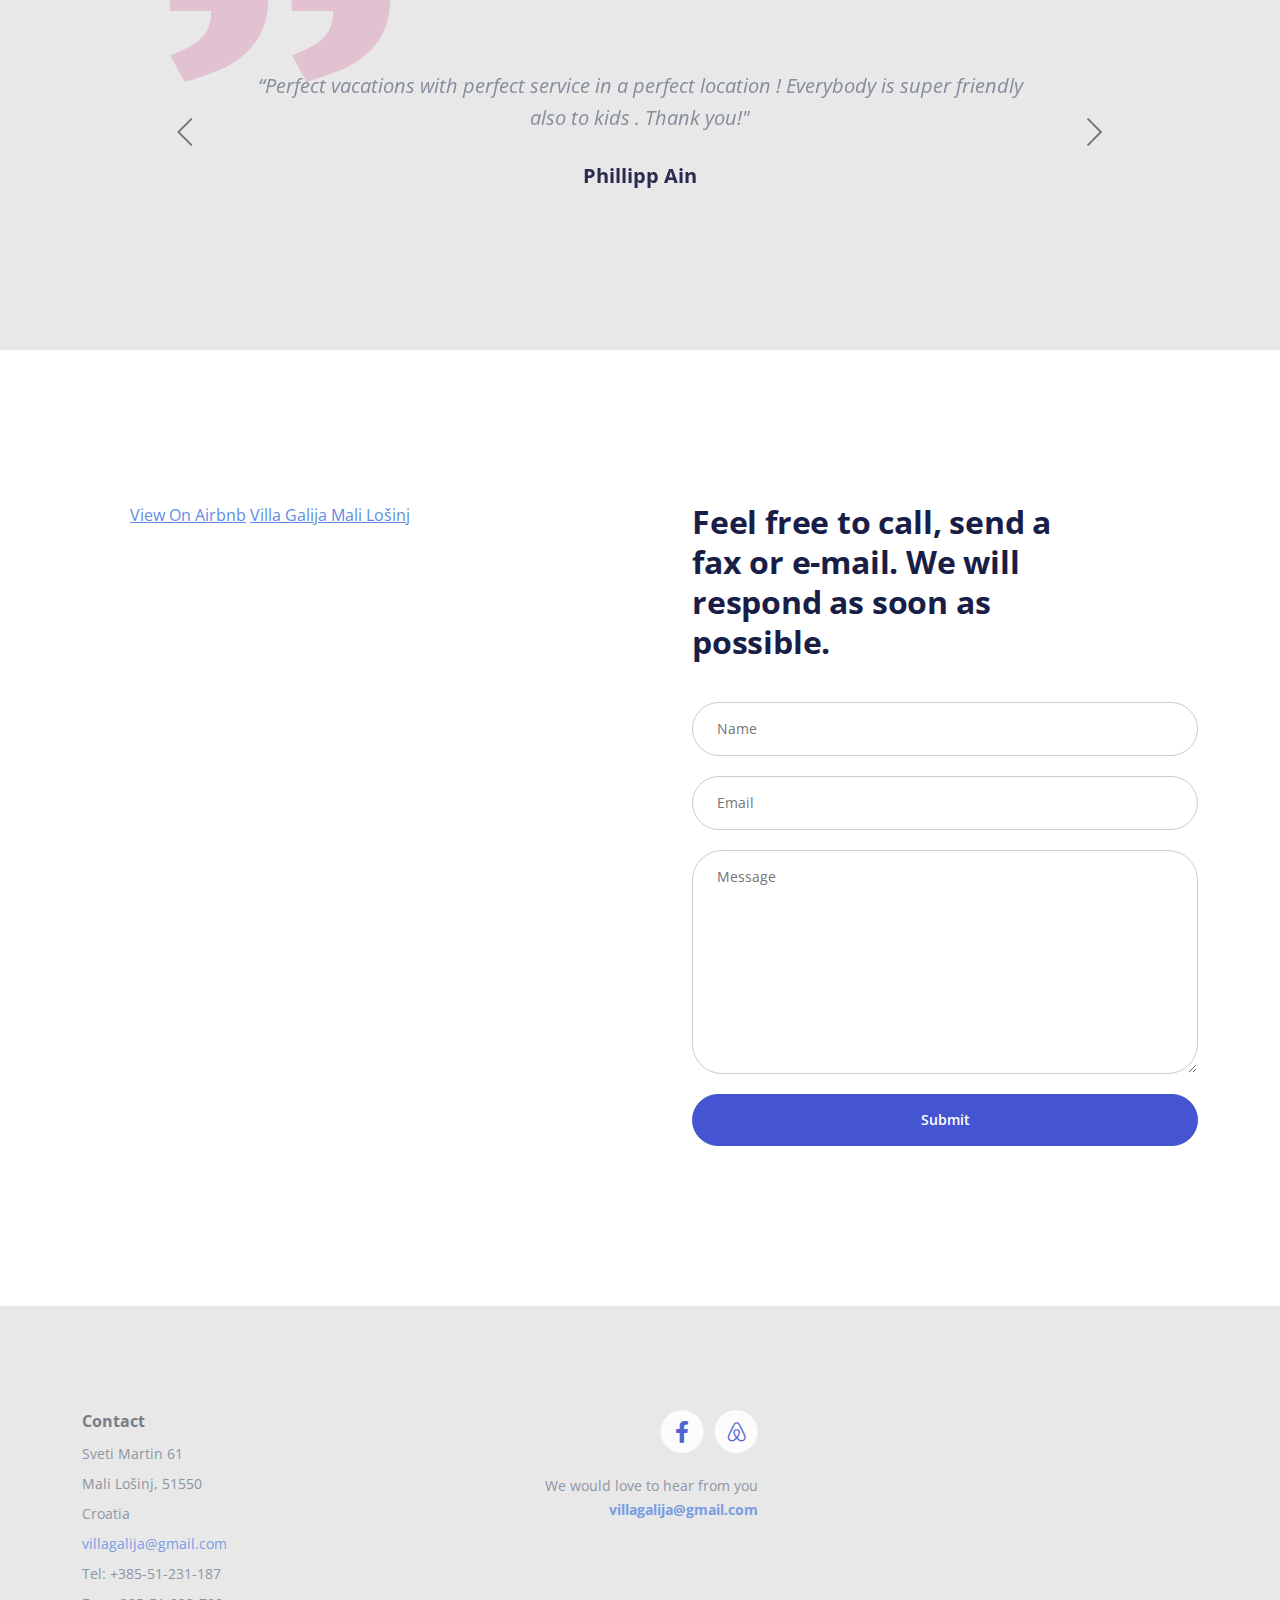
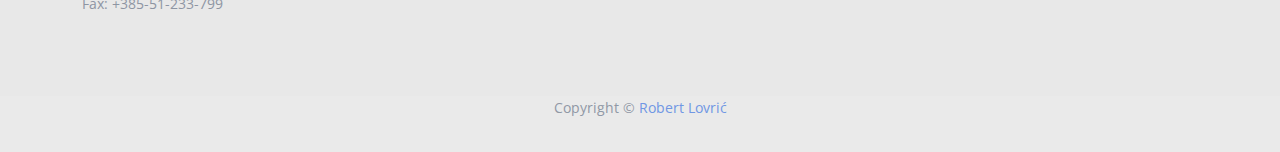
==== commit 9ec0b1da: "adding video" ====
--- a/index.html
+++ b/index.html
@@ -233,12 +233,10 @@
                 </div>
                 <div class="col-lg-6 col-xl-5">
 
-                    <iframe
-                        src="https://www.facebook.com/plugins/video.php?height=314&href=https%3A%2F%2Fwww.facebook.com%2Fvisitlosinj%2Fvideos%2F3604344909586502%2F&show_text=false&width=560&t=0"
-                        width="560" height="314" style="border:none;overflow:hidden" scrolling="no" frameborder="0"
-                        allowfullscreen="true"
-                        allow="autoplay; clipboard-write; encrypted-media; picture-in-picture; web-share"
-                        allowFullScreen="true"></iframe>
+                  <video  width = "100%" controls>
+                      <source src="videos/video.mp4" type="video/mp4">
+                          Your browser does not support the video tag.
+<                         /video>
 
                 </div>
             </div>
@@ -398,4 +396,4 @@
     <script src="js/scripts.js"></script>
 </body>
 
-</html>+</html>
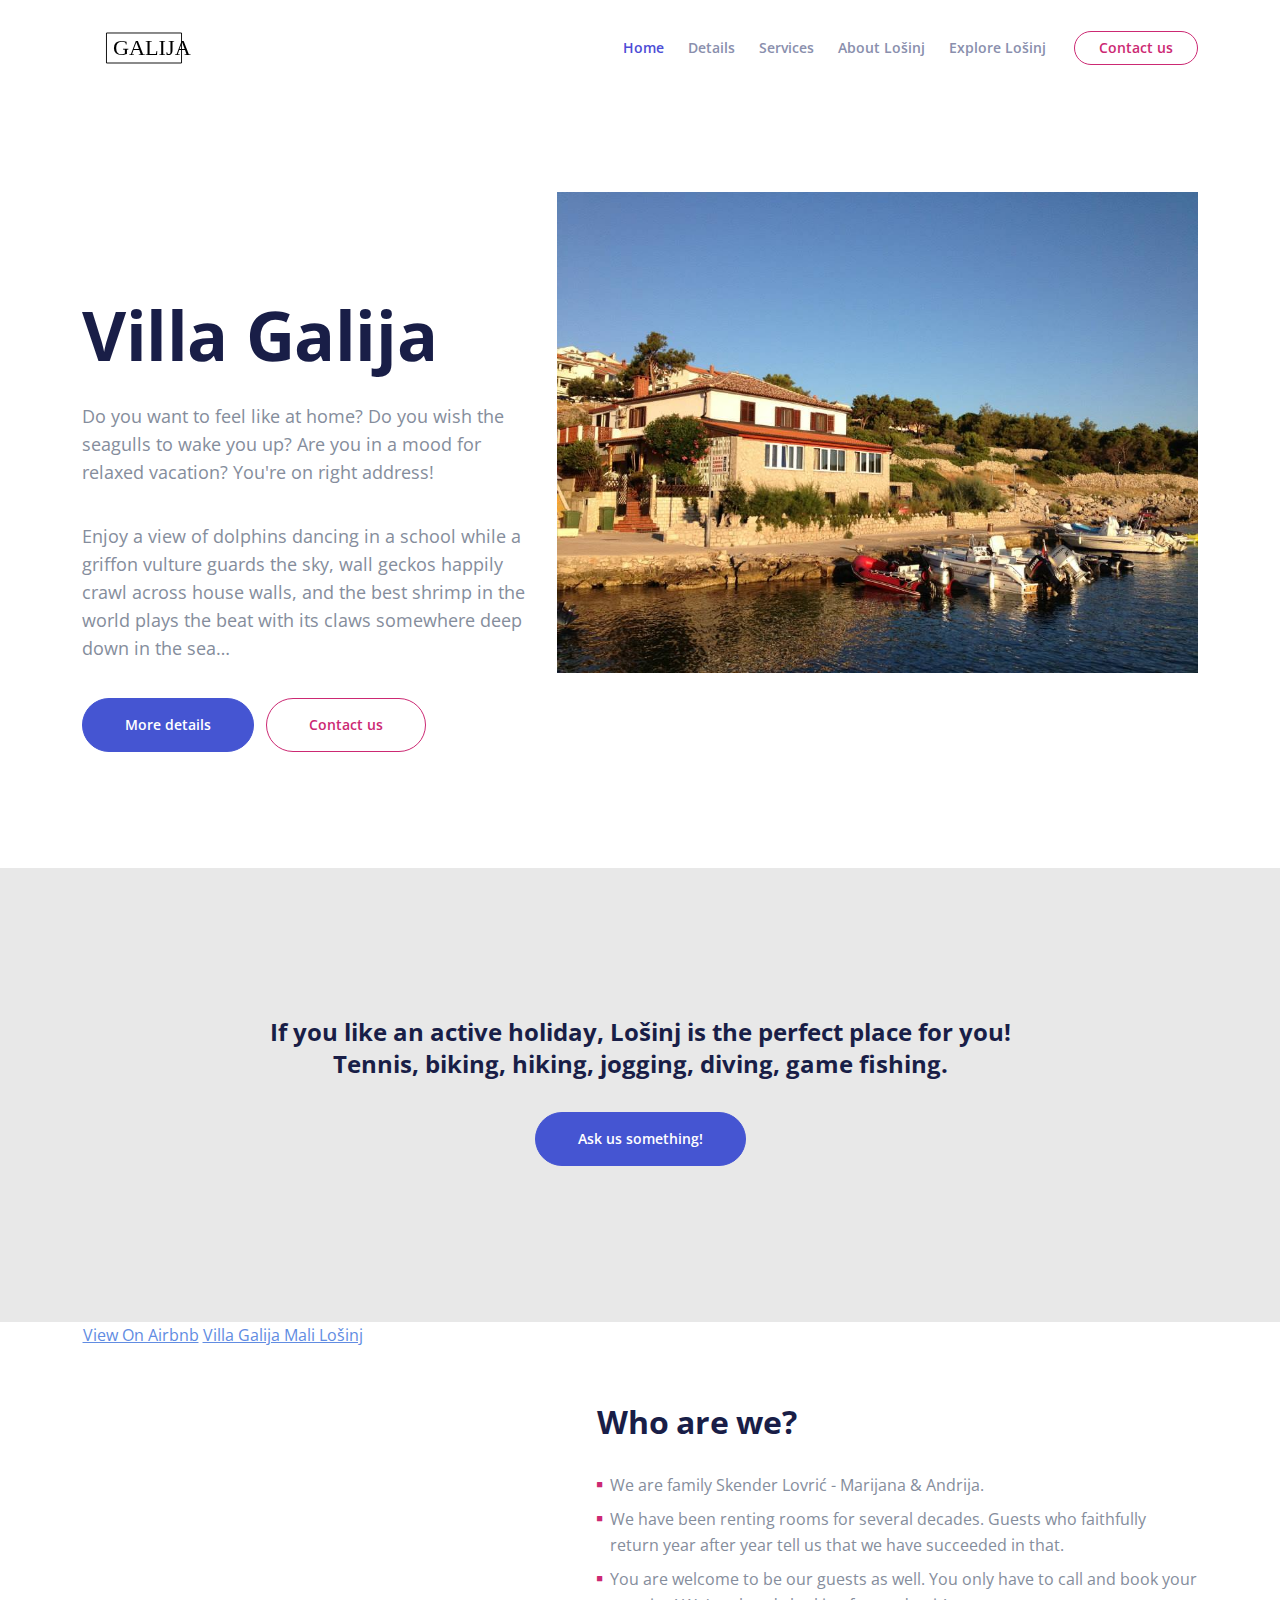
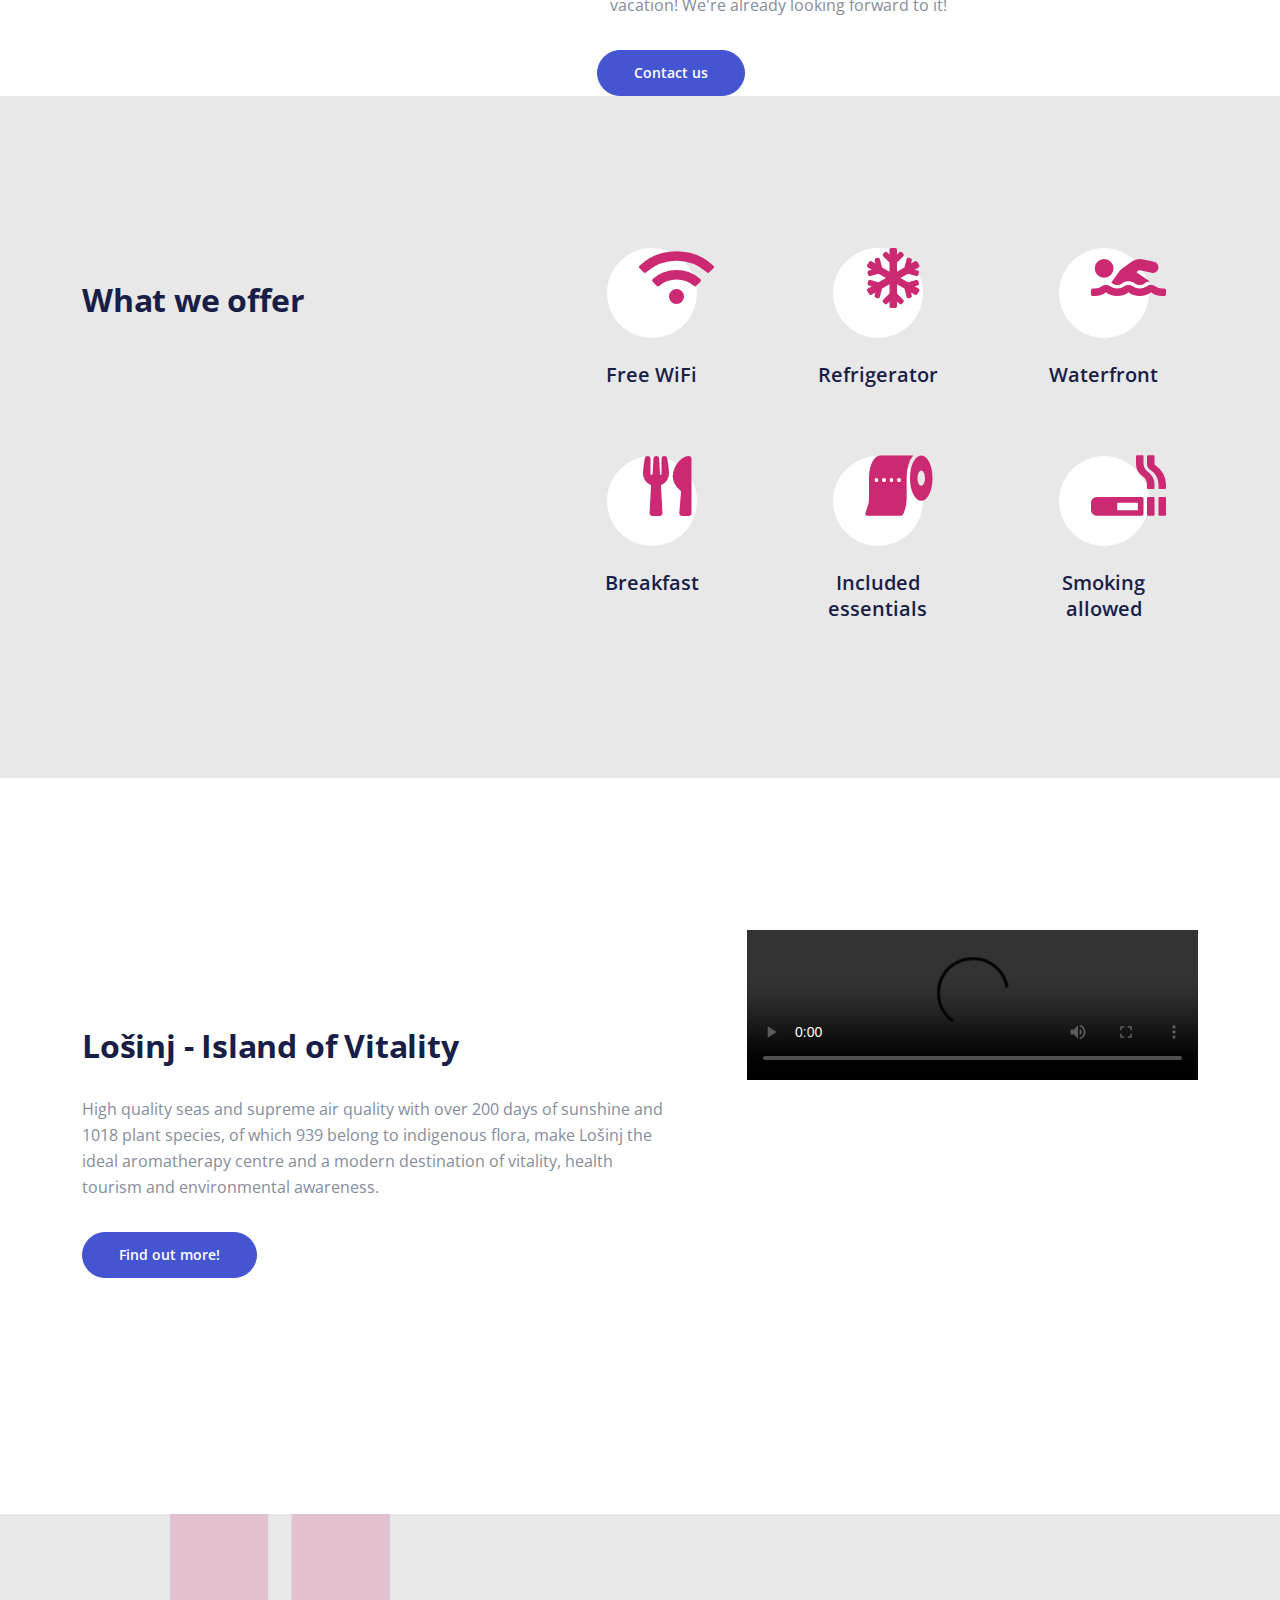
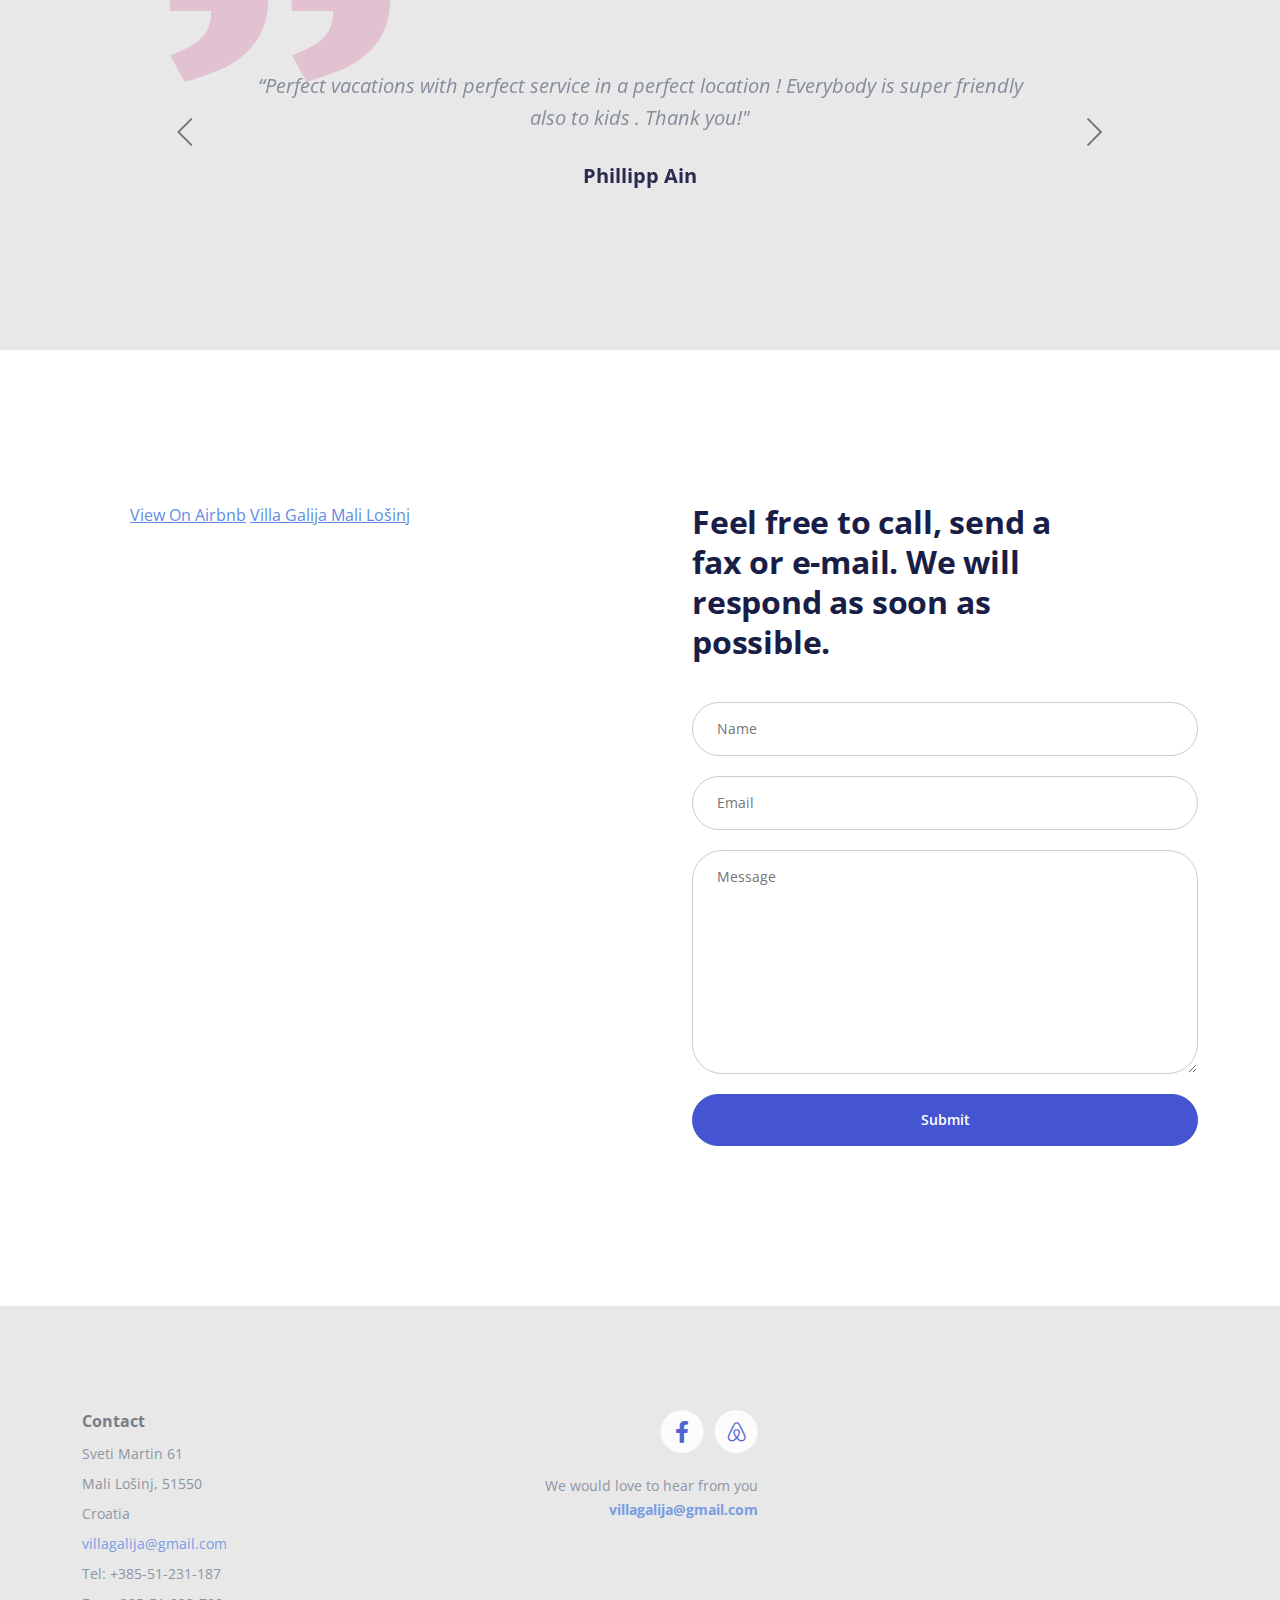
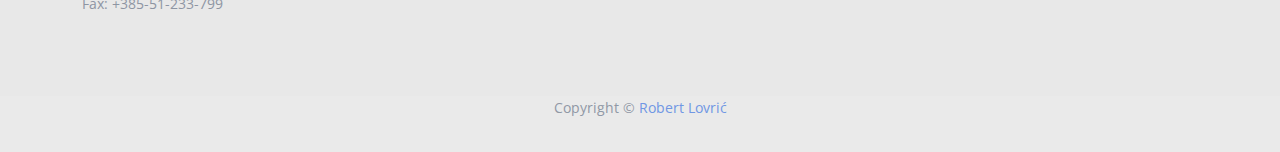
==== commit db5e11a6: "Update index.html" ====
--- a/index.html
+++ b/index.html
@@ -233,7 +233,7 @@
                 </div>
                 <div class="col-lg-6 col-xl-5">
 
-                  <video  width = "100%" controls>
+                  <video  width = "100%" controls loop autoplay>
                       <source src="videos/video.mp4" type="video/mp4">
                           Your browser does not support the video tag.
 <                         /video>
